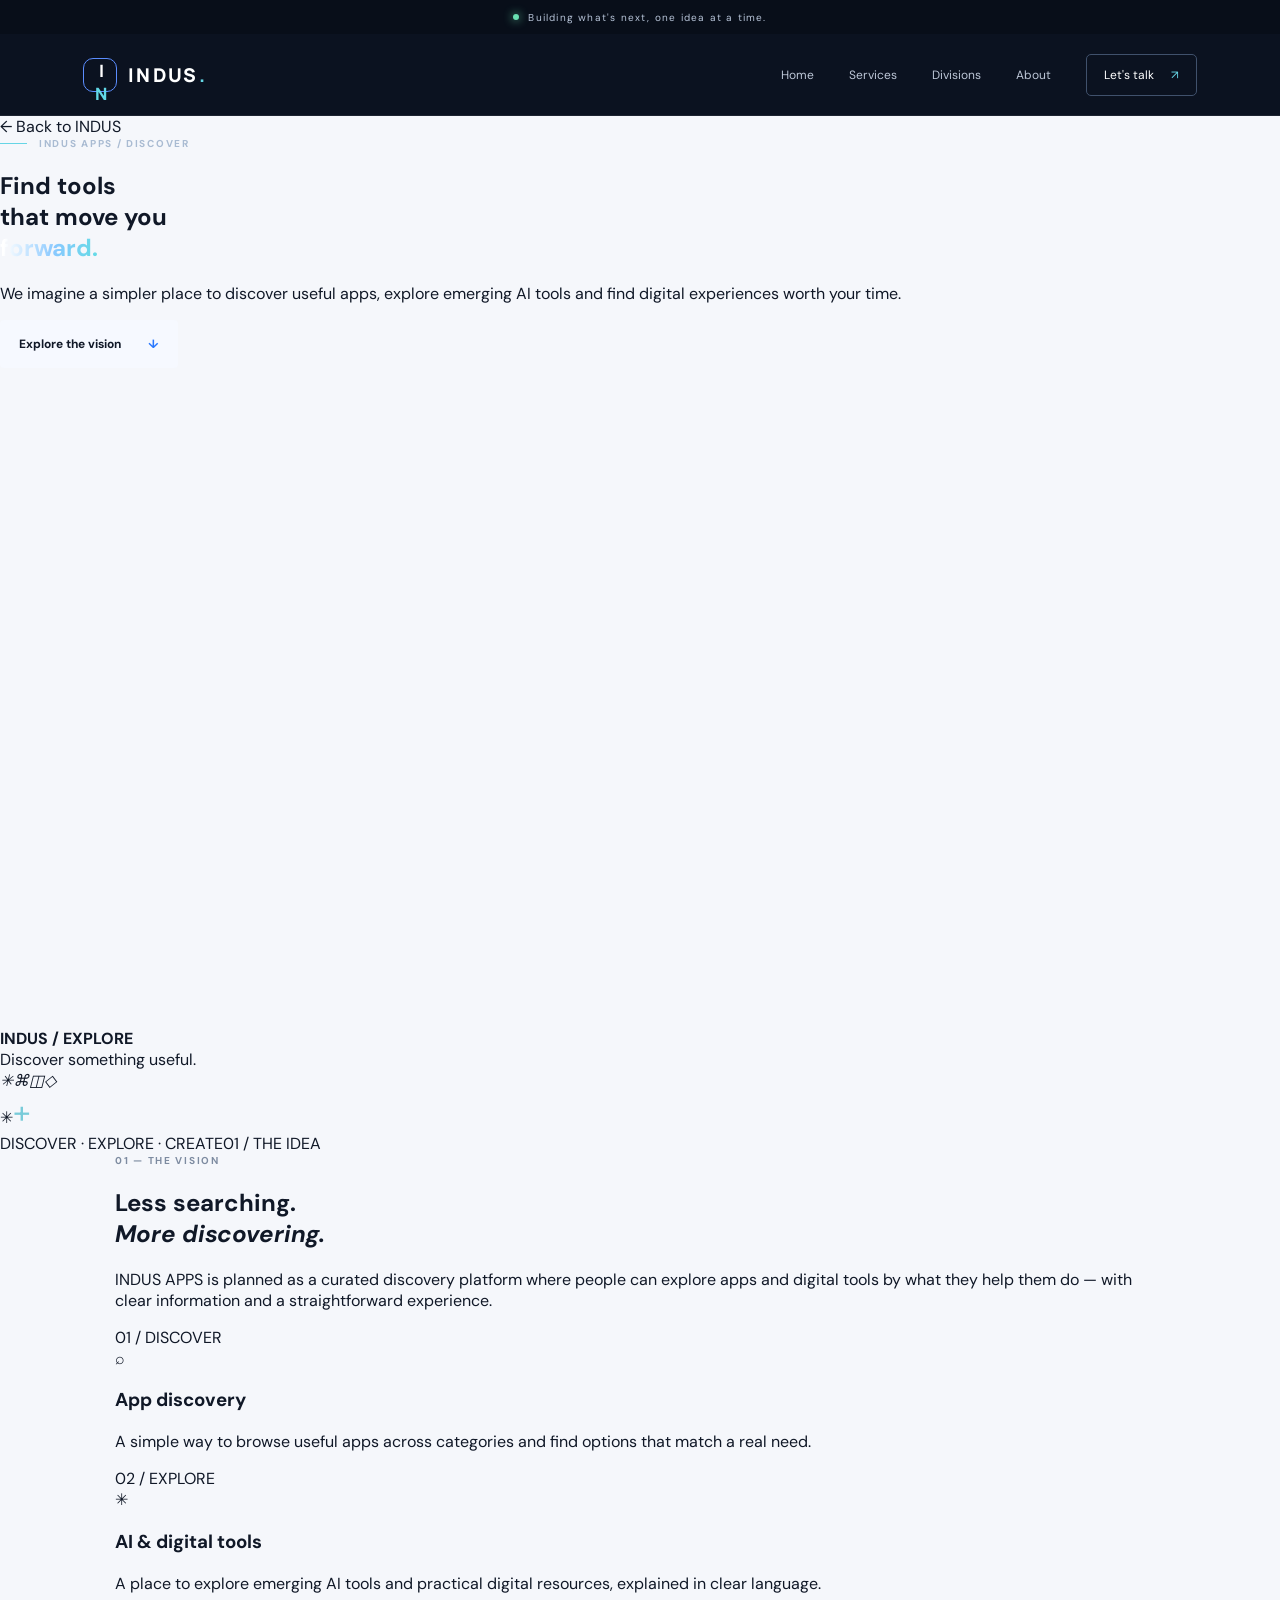
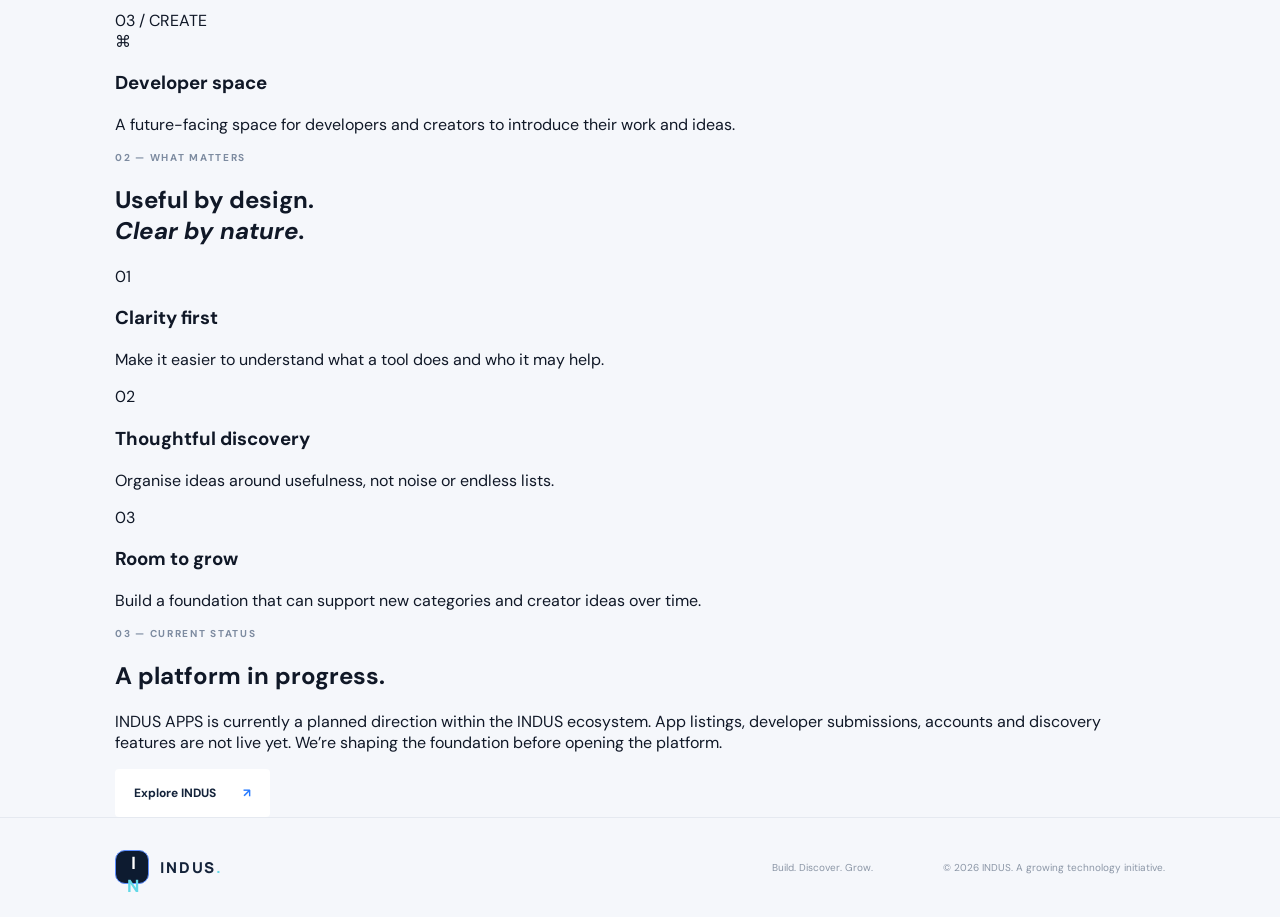
==== indus-apps.html @ 41122e49 "Publish INDUS APPS page preview" ====
<!doctype html>
<html lang="en">
<head>
  <meta charset="UTF-8">
  <meta name="viewport" content="width=device-width, initial-scale=1.0">
  <meta name="theme-color" content="#0b1220">
  <meta name="description" content="INDUS APPS is a planned space to discover useful apps, explore digital tools and connect with developer ideas.">
  <title>INDUS APPS — Discover what's useful</title>
  <link rel="preconnect" href="https://fonts.googleapis.com">
  <link rel="preconnect" href="https://fonts.gstatic.com" crossorigin>
  <link href="https://fonts.googleapis.com/css2?family=DM+Sans:wght@400;500;600;700&family=Manrope:wght@400;500;600;700;800&display=swap" rel="stylesheet">
  <link rel="stylesheet" href="styles.css">
  <link rel="stylesheet" href="apps.css">
  <script src="script.js" defer></script>
</head>
<body class="apps-page">
  <div class="announcement"><span class="status-dot"></span> Building what's next, one idea at a time.</div>
  <header class="site-header">
    <a class="brand" href="index.html" aria-label="INDUS home"><span class="brand-mark">I<span>N</span></span><span class="brand-name">INDUS<span class="brand-period">.</span></span></a>
    <button class="menu-toggle" aria-label="Open navigation" aria-expanded="false" aria-controls="primary-nav"><span></span><span></span></button>
    <nav id="primary-nav" class="primary-nav" aria-label="Main navigation">
      <a href="index.html">Home</a><a href="services.html">Services</a><a href="index.html#divisions">Divisions</a><a href="index.html#about">About</a>
      <a class="nav-cta" href="index.html#contact">Let's talk <span>↗</span></a>
    </nav>
  </header>

  <main>
    <section class="apps-hero">
      <div class="apps-hero-copy">
        <a class="back-link" href="index.html">← Back to INDUS</a>
        <div class="eyebrow"><span class="eyebrow-line"></span> INDUS APPS / DISCOVER</div>
        <h1>Find tools<br>that move you<br><span class="gradient-text">forward.</span></h1>
        <p>We imagine a simpler place to discover useful apps, explore emerging AI tools and find digital experiences worth your time.</p>
        <a class="button button-primary" href="#vision">Explore the vision <span>↓</span></a>
      </div>
      <div class="apps-hero-art" aria-hidden="true">
        <div class="apps-glow"></div><div class="apps-orbit orbit-one"></div><div class="apps-orbit orbit-two"></div>
        <div class="apps-window"><div class="apps-window-top"><span></span><span></span><span></span><b>INDUS / EXPLORE</b></div><div class="apps-window-title">Discover something useful.</div><div class="apps-window-grid"><i>✳</i><i>⌘</i><i>◫</i><i>◇</i></div><div class="apps-window-lines"><b></b><b></b><b></b></div></div>
        <span class="apps-spark spark-one">✳</span><span class="apps-spark spark-two">+</span>
      </div>
      <div class="apps-hero-foot"><span>DISCOVER · EXPLORE · CREATE</span><span>01 / THE IDEA</span></div>
    </section>

    <section class="apps-intro section-wrap" id="vision">
      <div class="section-kicker">01 — THE VISION</div>
      <div class="apps-intro-copy"><h2>Less searching.<br><em>More discovering.</em></h2><p>INDUS APPS is planned as a curated discovery platform where people can explore apps and digital tools by what they help them do — with clear information and a straightforward experience.</p></div>
    </section>

    <section class="apps-pillars section-wrap">
      <div class="apps-pillar"><span>01 / DISCOVER</span><div class="pillar-icon">⌕</div><h3>App discovery</h3><p>A simple way to browse useful apps across categories and find options that match a real need.</p></div>
      <div class="apps-pillar"><span>02 / EXPLORE</span><div class="pillar-icon">✳</div><h3>AI & digital tools</h3><p>A place to explore emerging AI tools and practical digital resources, explained in clear language.</p></div>
      <div class="apps-pillar"><span>03 / CREATE</span><div class="pillar-icon">⌘</div><h3>Developer space</h3><p>A future-facing space for developers and creators to introduce their work and ideas.</p></div>
    </section>

    <section class="apps-principles">
      <div class="section-wrap apps-principles-inner"><div><div class="section-kicker">02 — WHAT MATTERS</div><h2>Useful by design.<br><em>Clear by nature.</em></h2></div><div class="apps-principle-list"><article><span>01</span><div><h3>Clarity first</h3><p>Make it easier to understand what a tool does and who it may help.</p></div></article><article><span>02</span><div><h3>Thoughtful discovery</h3><p>Organise ideas around usefulness, not noise or endless lists.</p></div></article><article><span>03</span><div><h3>Room to grow</h3><p>Build a foundation that can support new categories and creator ideas over time.</p></div></article></div></div>
    </section>

    <section class="apps-status section-wrap"><div class="apps-status-card"><div class="section-kicker">03 — CURRENT STATUS</div><h2>A platform in progress.</h2><p>INDUS APPS is currently a planned direction within the INDUS ecosystem. App listings, developer submissions, accounts and discovery features are not live yet. We’re shaping the foundation before opening the platform.</p><a class="button button-light" href="index.html">Explore INDUS <span>↗</span></a></div></section>
  </main>

  <footer class="site-footer section-wrap"><a class="brand footer-brand" href="index.html"><span class="brand-mark">I<span>N</span></span><span class="brand-name">INDUS<span class="brand-period">.</span></span></a><p>Build. Discover. Grow.</p><span>© <span id="year"></span> INDUS. A growing technology initiative.</span></footer>
</body>
</html>
---- styles.css ----
:root{--ink:#101827;--navy:#0b1220;--blue:#2878ff;--cyan:#65d9e8;--paper:#f5f7fb;--muted:#788398;--line:#e5e9f0;--white:#fff}*{box-sizing:border-box}html{scroll-behavior:smooth;scroll-padding-top:90px}body{margin:0;background:var(--paper);color:var(--ink);font-family:"DM Sans",sans-serif;-webkit-font-smoothing:antialiased}a{color:inherit;text-decoration:none}.announcement{height:34px;background:#080e19;color:#b8c5d9;text-align:center;font-size:10px;letter-spacing:.12em;display:flex;align-items:center;justify-content:center;gap:9px}.status-dot{width:6px;height:6px;background:#69dfb1;border-radius:50%;box-shadow:0 0 10px #69dfb1}.site-header{height:82px;padding:0 max(6.5vw,24px);display:flex;align-items:center;justify-content:space-between;background:#0b1220;color:white;border-bottom:1px solid #ffffff13;position:sticky;top:0;z-index:20}.brand{display:flex;align-items:center;gap:11px}.brand-mark{width:34px;height:34px;border:1px solid #5b8dff;border-radius:10px;display:grid;place-items:center;font:800 17px Manrope,sans-serif;color:white;letter-spacing:-2px}.brand-mark span,.core-symbol span,.about-mark span{color:#61d8e7}.brand-name{font:800 19px Manrope,sans-serif;letter-spacing:.12em}.brand-period{color:#64d8e6}.primary-nav{display:flex;align-items:center;gap:35px;font-size:12px;color:#bdc7d7}.primary-nav a{transition:color .2s}.primary-nav a:hover,.text-link:hover{color:#75d9e7}.nav-cta{border:1px solid #40516c;padding:12px 17px;border-radius:5px;color:white!important}.nav-cta span{margin-left:14px;color:#67d7e6}.menu-toggle{display:none}.section-wrap{padding-left:max(9vw,24px);padding-right:max(9vw,24px)}.hero{background:radial-gradient(ellipse at 78% 42%,#1a3c6a 0,#111f37 28%,#0b1220 65%);color:white;min-height:650px;position:relative;display:grid;grid-template-columns:1.05fr .95fr;align-items:center;padding-top:65px;padding-bottom:105px;overflow:hidden}.hero-copy{position:relative;z-index:2;max-width:570px}.eyebrow,.section-kicker{font-size:10px;letter-spacing:.17em;font-weight:700;color:#8191aa}.eyebrow{display:flex;align-items:center;gap:12px;color:#a9bbd2}.eyebrow-line{width:27px;height:1px;background:#66d5e5}.hero h1,.section-heading h2,.intro h2,.about h2,.contact h2{font:800 clamp(48px,6vw,78px)/1.05 Manrope,sans-serif;letter-spacing:-.065em;margin:28px 0}.gradient-text{background:linear-gradient(95deg,#fff 5%,#8ac9ff 55%,#63dbe5 100%);-webkit-background-clip:text;background-clip:text;color:transparent}.hero-lead{font-size:16px;line-height:1.8;color:#b2bfd1;max-width:480px}.hero-actions{display:flex;align-items:center;gap:28px;margin-top:35px}.button{display:inline-flex;align-items:center;gap:27px;padding:16px 19px;border-radius:4px;font-size:12px;font-weight:700;transition:transform .2s,box-shadow .2s}.button:hover{transform:translateY(-2px);box-shadow:0 10px 30px #0002}.button-primary{background:#f6f9ff;color:#101827}.button-primary span{color:#2878ff}.text-link{font-size:12px;color:#c1cee0}.text-link span{margin-left:8px;color:#66d8e7}.hero-proof{display:flex;align-items:center;gap:14px;margin-top:65px}.proof-avatars{display:flex}.proof-avatars span{width:28px;height:28px;border-radius:50%;border:2px solid #13223b;background:#244d75;display:grid;place-items:center;font-size:10px;margin-left:-6px}.proof-avatars span:first-child{margin-left:0;background:#315d8d}.proof-avatars span:last-child{background:#234b50}.hero-proof p{font-size:10px;line-height:1.6;color:#8494ab;margin:0}.hero-proof strong{color:#d9e2ef;font-weight:600}.hero-art{height:450px;position:relative;display:grid;place-items:center}.art-glow{position:absolute;width:330px;height:330px;border-radius:50%;background:#1e75d8;filter:blur(100px);opacity:.25}.orbit{position:absolute;border:1px solid #8cb4e42b;border-radius:50%;transform:rotate(-25deg)}.orbit-one{width:390px;height:260px}.orbit-two{width:300px;height:400px;transform:rotate(55deg)}.art-core{width:205px;height:205px;border-radius:38px;background:linear-gradient(145deg,#1c385b,#101d31);border:1px solid #a7c9ef45;box-shadow:0 25px 80px #0008,inset 0 1px #ffffff30;display:flex;flex-direction:column;align-items:center;justify-content:center;gap:20px;transform:rotate(-8deg);z-index:1}.core-symbol{font:800 72px Manrope,sans-serif;letter-spacing:-12px;padding-right:10px}.core-caption{font-size:8px;letter-spacing:.2em;line-height:1.6;text-align:center;color:#9fb4cf}.float-tag{position:absolute;z-index:3;padding:11px 14px;background:#172b46d9;border:1px solid #9bc5f12e;border-radius:4px;color:#c9d8e9;font-size:8px;letter-spacing:.12em;box-shadow:0 10px 25px #0003}.float-tag b{color:#6bd8e7;margin-left:10px}.tag-top{top:56px;left:12%}.tag-right{right:0;top:47%}.tag-bottom{bottom:56px;left:18%}.art-grid{position:absolute;inset:0;opacity:.12;background-image:linear-gradient(#9cc8ff22 1px,transparent 1px),linear-gradient(90deg,#9cc8ff22 1px,transparent 1px);background-size:35px 35px;mask-image:radial-gradient(ellipse,#000 5%,transparent 72%)}.hero-bottom{position:absolute;bottom:28px;left:max(9vw,24px);right:max(9vw,24px);display:flex;justify-content:space-between;color:#687b96;font-size:8px;letter-spacing:.16em}.hero-bottom b{color:#6ad6e5;margin-left:10px}.intro{padding-top:130px;padding-bottom:120px;display:grid;grid-template-columns:.7fr 2fr;border-bottom:1px solid var(--line)}.section-kicker{color:#7d8ba0}.intro-content{display:grid;grid-template-columns:1.1fr .9fr;gap:70px}.intro h2,.section-heading h2,.about h2{font-size:clamp(38px,4.5vw,58px);margin:0;line-height:1.12}.muted-italic{color:#9aa5b5;font-style:italic;font-weight:500}.body-large{font-size:17px;line-height:1.7;margin:0 0 18px;color:#39475b}.body-muted{font-size:13px;line-height:1.8;color:#8792a3;margin:0}.divisions{padding-top:115px;padding-bottom:130px}.section-heading{display:flex;align-items:flex-end;justify-content:space-between;gap:40px;margin-bottom:52px}.section-heading h2{margin-top:25px}.section-heading>p{max-width:310px;color:#8792a3;font-size:13px;line-height:1.8;margin:0 0 7px}.division-grid{display:grid;grid-template-columns:repeat(3,1fr);gap:18px}.division-card{min-height:385px;padding:23px;position:relative;overflow:hidden;border:1px solid #e6eaf1;background:white;display:flex;flex-direction:column;justify-content:space-between;transition:transform .25s,box-shadow .25s}.division-card:hover{transform:translateY(-5px);box-shadow:0 18px 45px #172b4612}.card-top,.card-bottom{display:flex;justify-content:space-between;align-items:flex-start}.card-index,.coming-label{font-size:8px;letter-spacing:.15em;color:#8b97a8}.card-icon{font-size:19px;color:#317dff}.card-graphic{height:175px;position:relative;display:grid;place-items:center}.app-tile{position:absolute;width:58px;height:58px;border-radius:16px;display:grid;place-items:center;font:700 22px Manrope;color:white;box-shadow:0 15px 30px #183a6724}.tile-a{background:linear-gradient(135deg,#357cff,#70c7ff);transform:translate(-48px,-12px) rotate(-12deg)}.tile-b{background:linear-gradient(135deg,#8a72f2,#c3a5ff);transform:translate(26px,-38px) rotate(10deg)}.tile-c{background:linear-gradient(135deg,#142d4a,#376a85);transform:translate(45px,35px) rotate(8deg)}.app-orbit{width:180px;height:100px;border:1px dashed #aabbd1;border-radius:50%;transform:rotate(-25deg)}.window-shape{width:185px;height:112px;border:1px solid #b8cbe3;border-radius:8px;background:linear-gradient(135deg,#e8f1ff,#f8fbff);box-shadow:0 20px 35px #254c7518;transform:rotate(-7deg);padding:12px}.window-shape>i{display:inline-block;width:5px;height:5px;border-radius:50%;background:#80a6d7;margin-right:4px}.window-lines{margin:17px auto;width:70%;display:grid;gap:9px}.window-lines b{height:6px;border-radius:8px;background:#b9d3f2}.window-lines b:first-child{width:65%;background:#4087ee}.spark{position:absolute;color:#3785ff;font-size:27px}.spark-one{top:28px;right:23%}.spark-two{bottom:26px;left:22%;font-size:32px;color:#78cbd9}.product-cube{width:104px;height:104px;background:linear-gradient(135deg,#9be5e9,#5f9fd8);transform:rotate(45deg) skew(-7deg,-7deg);border-radius:13px;box-shadow:inset -13px -13px 25px #235d9640,0 22px 30px #4079a52b;position:relative;z-index:1}.product-cube span{position:absolute;inset:17px;border:1px solid #ffffff9c;border-radius:8px}.cube-shadow{position:absolute;width:150px;height:25px;border-radius:50%;background:#8ba8c329;filter:blur(12px);bottom:25px}.cube-star{position:absolute;top:20px;right:25%;color:#458dcd;font-size:25px}.card-bottom{align-items:flex-end;gap:12px}.card-bottom h3{font:800 16px Manrope;letter-spacing:.03em;margin:0 0 9px}.card-bottom p{font-size:11px;line-height:1.7;color:#8590a1;max-width:240px;margin:0}.card-arrow{font-size:20px;color:#347eff}.coming-label{position:absolute;top:25px;right:55px;color:#8a9bb1}.manifesto{background:#0c1728;color:white;overflow:hidden;position:relative}.manifesto:before{content:"";position:absolute;width:500px;height:500px;border-radius:50%;border:1px solid #7bb5e51a;right:-100px;top:-230px;box-shadow:0 0 0 45px #7bb5e508,0 0 0 90px #7bb5e505}.manifesto-inner{padding-top:105px;padding-bottom:85px;position:relative}.manifesto .section-kicker{color:#8395ae}.manifesto-line{font:700 clamp(38px,6vw,72px)/1.25 Manrope;letter-spacing:-.055em;margin:55px 0 70px}.manifesto-line span{color:#5fcbdc}.manifesto-foot{display:flex;justify-content:space-between;border-top:1px solid #ffffff24;padding-top:22px;color:#7d91ac;font-size:8px;letter-spacing:.17em}.approach{padding-top:125px;padding-bottom:130px}.steps{border-top:1px solid var(--line)}.steps article{display:grid;grid-template-columns:90px 1fr 50px;align-items:center;padding:28px 0;border-bottom:1px solid var(--line)}.step-number{font-size:11px;color:#4385ee}.steps h3{font:700 20px Manrope;margin:0 0 7px}.steps p{font-size:12px;color:#8994a4;margin:0;line-height:1.7}.step-symbol{text-align:right;font-size:24px;color:#91a9c8}.about{padding-bottom:120px}.about-panel{background:#e9eef6;padding:70px;display:grid;grid-template-columns:100px 1fr 130px;gap:35px;align-items:center;position:relative;overflow:hidden}.about-mark{width:76px;height:76px;border-radius:20px;background:#10223d;color:white;display:grid;place-items:center;font:800 39px Manrope;letter-spacing:-7px;padding-right:6px;box-shadow:0 15px 30px #132d4c30}.about h2{font-size:clamp(34px,4vw,50px);margin:20px 0}.about-panel p{max-width:580px;color:#66758a;font-size:13px;line-height:1.9;margin:0}.about-side-note{font-size:9px;line-height:1.8;letter-spacing:.16em;color:#8292a7;text-align:right}.contact{padding-bottom:110px}.contact-card{background:linear-gradient(115deg,#10213b,#102d50 65%,#12445a);padding:80px;position:relative;overflow:hidden;color:white}.contact-card .section-kicker{color:#8da6c3}.contact h2{font-size:clamp(48px,6vw,74px);margin:28px 0 17px}.contact-card>p{font-size:13px;color:#b1c1d4;max-width:410px;line-height:1.8;margin-bottom:28px}.button-light{background:white;color:#14233a}.button-light span{color:#267aff}.contact-orb{position:absolute;width:300px;height:300px;border-radius:50%;border:1px solid #8ad9ed35;right:10%;top:10%;box-shadow:0 0 0 35px #8ad9ed0b,0 0 0 70px #8ad9ed08}.site-footer{min-height:100px;display:flex;align-items:center;justify-content:space-between;border-top:1px solid var(--line);gap:20px}.footer-brand .brand-mark{background:#0d1b30}.footer-brand .brand-name{font-size:15px;color:#14233a}.site-footer p,.site-footer>span{font-size:10px;color:#8b96a6}.site-footer p{margin-left:auto;margin-right:50px}
@media(max-width:900px){.section-wrap{padding-left:6vw;padding-right:6vw}.hero{padding-left:7vw;padding-right:7vw;grid-template-columns:1fr  .8fr}.hero h1{font-size:58px}.hero-art{transform:scale(.85)}.intro{grid-template-columns:.45fr 1.55fr}.intro-content{gap:30px}.division-card{padding:18px;min-height:365px}.card-bottom p{max-width:190px}.about-panel{padding:45px;grid-template-columns:75px 1fr}.about-side-note{display:none}}
@media(max-width:680px){.announcement{font-size:8px}.site-header{height:68px;padding:0 22px}.menu-toggle{display:flex;width:40px;height:40px;border:1px solid #ffffff30;background:transparent;border-radius:5px;flex-direction:column;align-items:center;justify-content:center;gap:6px}.menu-toggle span{width:17px;height:1px;background:white;transition:transform .2s}.menu-toggle[aria-expanded=true] span:first-child{transform:translateY(3.5px) rotate(45deg)}.menu-toggle[aria-expanded=true] span:last-child{transform:translateY(-3.5px) rotate(-45deg)}.primary-nav{display:none;position:absolute;top:68px;left:0;right:0;background:#0b1220;padding:18px 22px 25px;flex-direction:column;align-items:stretch;gap:0;border-top:1px solid #ffffff16}.primary-nav.is-open{display:flex}.primary-nav a{padding:14px 4px;border-bottom:1px solid #ffffff12}.primary-nav .nav-cta{margin-top:12px;text-align:center;border:1px solid #40516c}.hero{display:block;min-height:auto;padding-top:75px;padding-bottom:85px}.hero h1{font-size:clamp(48px,13vw,68px);margin:25px 0}.hero-lead{font-size:14px;max-width:440px}.hero-actions{align-items:flex-start;flex-direction:column;gap:19px}.hero-proof{margin-top:42px}.hero-art{height:320px;margin:10px -20px 0;transform:none}.art-core{width:160px;height:160px;border-radius:30px}.core-symbol{font-size:57px}.orbit-one{width:300px;height:200px}.orbit-two{width:230px;height:310px}.tag-top{top:28px;left:10%}.tag-right{right:2%;top:48%}.tag-bottom{bottom:25px;left:13%}.hero-bottom{left:6vw;right:6vw;font-size:7px}.intro{padding-top:80px;padding-bottom:80px;display:block}.intro-content{display:block;margin-top:32px}.intro h2,.section-heading h2{font-size:43px}.body-large{font-size:15px;margin-top:25px}.section-heading{display:block;margin-bottom:35px}.section-heading>p{margin-top:22px}.divisions{padding-top:80px;padding-bottom:85px}.division-grid{grid-template-columns:1fr;gap:14px}.division-card{min-height:350px;padding:22px}.card-graphic{height:155px}.card-bottom p{max-width:270px}.manifesto-inner{padding-top:80px;padding-bottom:65px}.manifesto-line{font-size:clamp(38px,10vw,57px);margin:45px 0 55px}.manifesto-foot{font-size:7px;gap:15px}.approach{padding-top:85px;padding-bottom:85px}.steps article{grid-template-columns:48px 1fr 30px;padding:24px 0}.steps h3{font-size:17px}.steps p{font-size:11px}.step-symbol{font-size:20px}.about{padding-bottom:80px}.about-panel{padding:30px 24px;display:block}.about-mark{width:58px;height:58px;font-size:30px;margin-bottom:30px}.about h2{font-size:38px}.about-panel p{font-size:12px}.contact{padding-bottom:70px}.contact-card{padding:55px 27px}.contact h2{font-size:54px}.contact-orb{width:170px;height:170px;right:-65px;top:10%;opacity:.6}.site-footer{padding-top:24px;padding-bottom:24px;flex-wrap:wrap}.site-footer p{margin:0 auto 0 0}.site-footer>span{width:100%}}
@media(prefers-reduced-motion:reduce){html{scroll-behavior:auto}*,*:before,*:after{transition:none!important}}
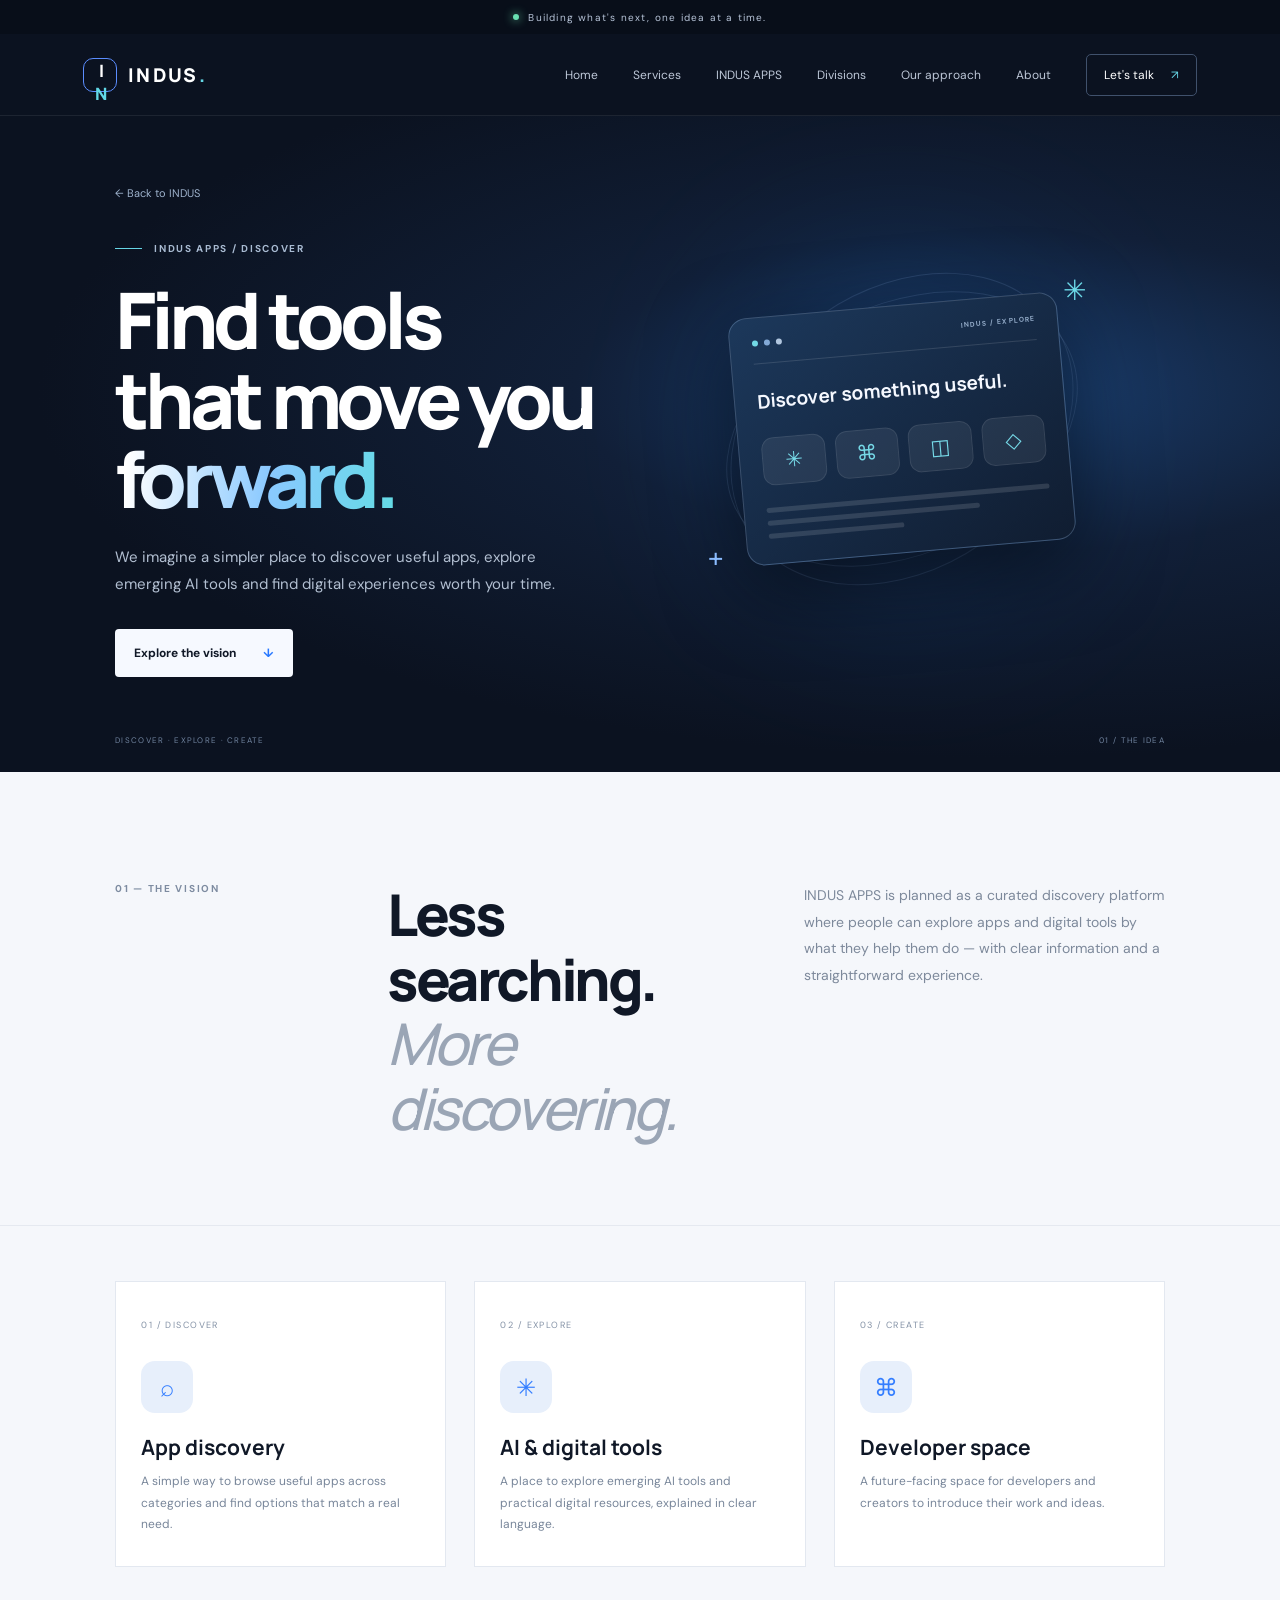
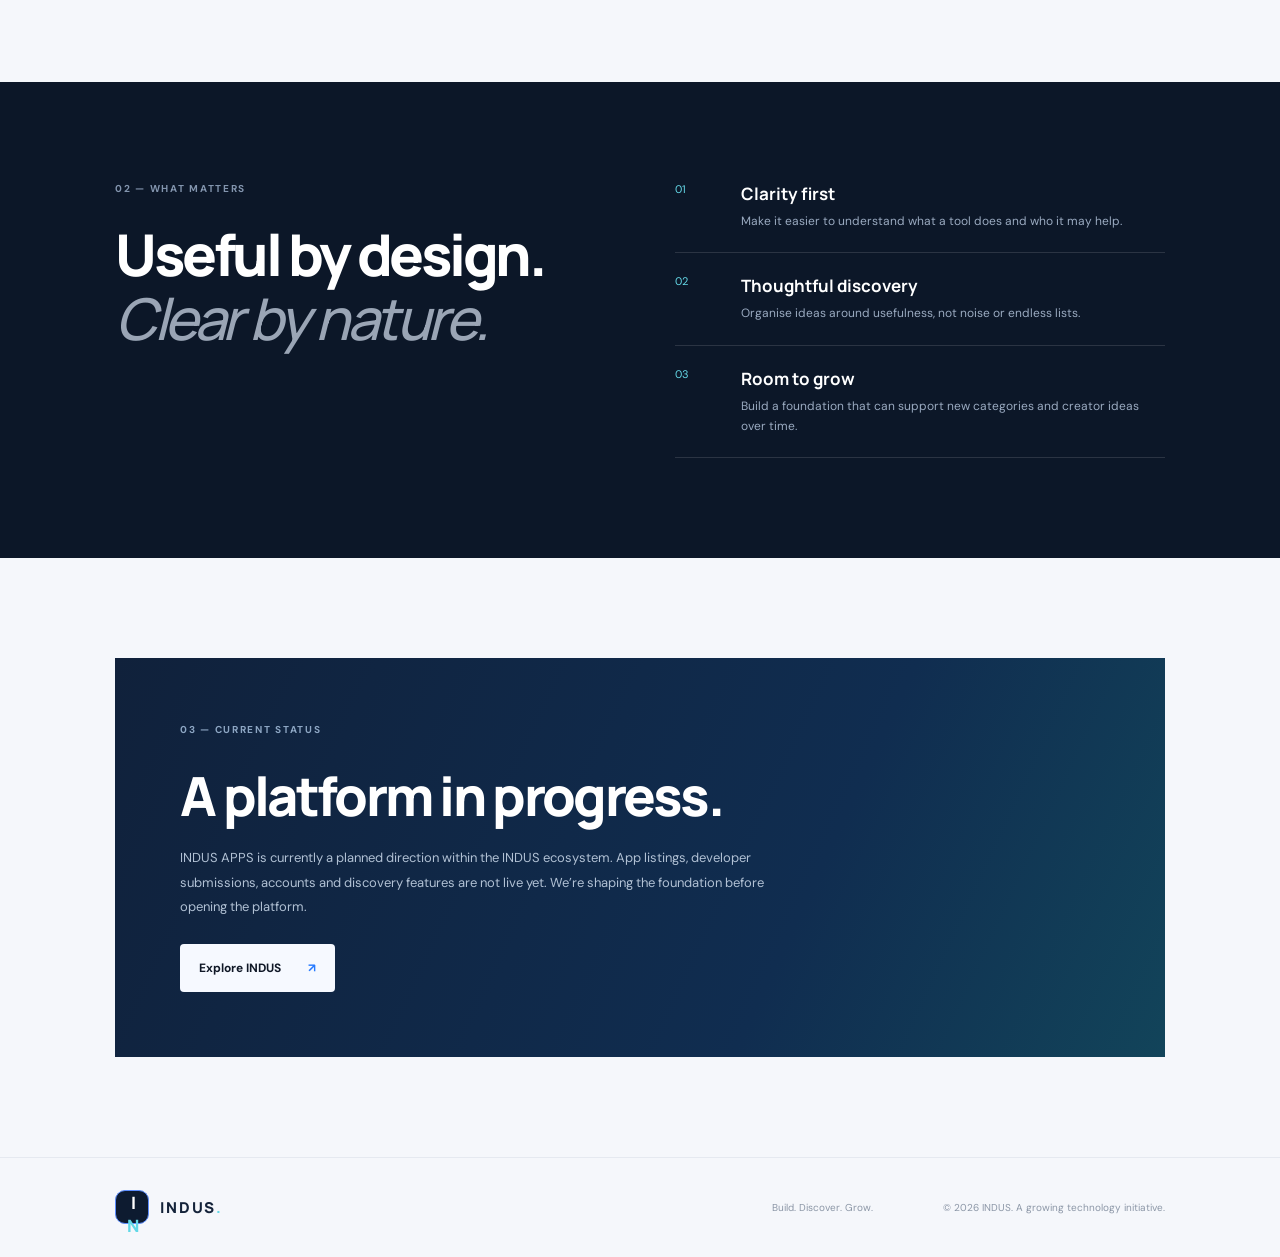
==== commit 61737ca6: "Unify INDUS website navigation across pages" ====
--- a/indus-apps.html
+++ b/indus-apps.html
@@ -19,7 +19,7 @@
     <a class="brand" href="index.html" aria-label="INDUS home"><span class="brand-mark">I<span>N</span></span><span class="brand-name">INDUS<span class="brand-period">.</span></span></a>
     <button class="menu-toggle" aria-label="Open navigation" aria-expanded="false" aria-controls="primary-nav"><span></span><span></span></button>
     <nav id="primary-nav" class="primary-nav" aria-label="Main navigation">
-      <a href="index.html">Home</a><a href="services.html">Services</a><a href="index.html#divisions">Divisions</a><a href="index.html#about">About</a>
+      <a href="index.html">Home</a><a href="services.html">Services</a><a href="indus-apps.html">INDUS APPS</a><a href="index.html#divisions">Divisions</a><a href="index.html#approach">Our approach</a><a href="index.html#about">About</a>
       <a class="nav-cta" href="index.html#contact">Let's talk <span>↗</span></a>
     </nav>
   </header>
--- a/apps.css
+++ b/apps.css
@@ -0,0 +1,3 @@
+.apps-page{background:#f5f7fb}.apps-hero{min-height:590px;background:radial-gradient(ellipse at 78% 42%,#1a3c6a 0,#111f37 30%,#0b1220 68%);color:#fff;position:relative;display:grid;grid-template-columns:1fr 1fr;align-items:center;padding:65px max(9vw,24px) 95px;overflow:hidden}.apps-hero-copy{position:relative;z-index:2;max-width:570px}.back-link{display:inline-block;color:#9eb2cc;font-size:11px;margin-bottom:42px}.back-link:hover{color:#70d8e7}.apps-hero h1{font:800 clamp(50px,6.5vw,78px)/1.02 Manrope,sans-serif;letter-spacing:-.065em;margin:25px 0}.apps-hero-copy>p{max-width:475px;color:#b2bfd1;font-size:15px;line-height:1.85;margin:0 0 30px}.apps-hero-art{height:410px;position:relative;display:grid;place-items:center}.apps-glow{position:absolute;width:290px;height:290px;border-radius:50%;background:#1e75d8;filter:blur(95px);opacity:.25}.apps-orbit{position:absolute;border:1px solid #8cb4e42b;border-radius:50%;transform:rotate(-25deg)}.apps-orbit.orbit-one{width:370px;height:250px}.apps-orbit.orbit-two{width:280px;height:370px;transform:rotate(55deg)}.apps-window{width:min(330px,82%);padding:20px 22px 25px;border:1px solid #a7c9ef45;border-radius:18px;background:linear-gradient(145deg,#1c385b,#101d31);box-shadow:0 25px 80px #0008;transform:rotate(-5deg)}.apps-window-top{display:flex;align-items:center;gap:6px;border-bottom:1px solid #ffffff20;padding-bottom:16px}.apps-window-top span{width:6px;height:6px;border-radius:50%;background:#72d8e5}.apps-window-top span:nth-child(2){background:#83a9d6}.apps-window-top span:nth-child(3){background:#b1c6df}.apps-window-top b{margin-left:auto;color:#91a9c6;font-size:7px;letter-spacing:.16em}.apps-window-title{font:700 19px Manrope;color:#f5f8ff;margin:24px 0}.apps-window-grid{display:grid;grid-template-columns:repeat(4,1fr);gap:10px}.apps-window-grid i{height:48px;border-radius:12px;background:#ffffff12;border:1px solid #ffffff16;display:grid;place-items:center;color:#76d9e7;font-style:normal;font-size:21px}.apps-window-lines{display:grid;gap:8px;margin-top:22px}.apps-window-lines b{height:5px;border-radius:8px;background:#ffffff20}.apps-window-lines b:nth-child(2){width:75%}.apps-window-lines b:nth-child(3){width:48%}.apps-spark{position:absolute;font-style:normal;color:#6bd8e7;font-size:28px}.spark-one{top:48px;right:15%}.spark-two{bottom:58px;left:13%;color:#8bbcff}.apps-hero-foot{position:absolute;bottom:27px;left:max(9vw,24px);right:max(9vw,24px);display:flex;justify-content:space-between;color:#71849f;font-size:8px;letter-spacing:.16em}.apps-intro{padding-top:110px;padding-bottom:85px;display:grid;grid-template-columns:.7fr 2fr;border-bottom:1px solid #e5e9f0}.apps-intro-copy{display:grid;grid-template-columns:1fr 1fr;gap:55px}.apps-intro h2,.apps-principles h2{font:800 clamp(38px,4.5vw,58px)/1.12 Manrope;letter-spacing:-.06em;margin:0}.apps-intro h2 em,.apps-principles h2 em{color:#9aa5b5;font-weight:500}.apps-intro-copy>p{font-size:14px;line-height:1.9;color:#7d899b;margin:0}.apps-pillars{display:grid;grid-template-columns:repeat(3,1fr);gap:28px;padding-top:55px;padding-bottom:115px}.apps-pillar{padding:30px 25px;border:1px solid #e3e8f0;background:#fff;min-height:280px}.apps-pillar>span{font-size:9px;letter-spacing:.16em;color:#8492a6}.pillar-icon{width:52px;height:52px;border-radius:14px;background:#e7effb;color:#347eff;display:grid;place-items:center;font-size:24px;margin:28px 0 20px}.apps-pillar h3{font:700 21px Manrope;margin:0 0 10px}.apps-pillar p{font-size:12px;line-height:1.8;color:#78869a;margin:0}.apps-principles{background:#0c1728;color:white}.apps-principles-inner{padding-top:100px;padding-bottom:100px;display:grid;grid-template-columns:1fr 1fr;gap:70px}.apps-principles .section-kicker{color:#8395ae;margin-bottom:27px}.apps-principle-list article{display:grid;grid-template-columns:48px 1fr;gap:18px;padding:21px 0;border-bottom:1px solid #ffffff20}.apps-principle-list article:first-child{padding-top:0}.apps-principle-list article>span{color:#65d9e8;font-size:11px}.apps-principle-list h3{font:700 17px Manrope;margin:0 0 6px}.apps-principle-list p{font-size:12px;line-height:1.7;color:#9aaac0;margin:0}.apps-status{padding-top:100px;padding-bottom:100px}.apps-status-card{padding:65px;background:linear-gradient(115deg,#10213b,#102d50 65%,#12445a);color:white}.apps-status-card .section-kicker{color:#8da6c3}.apps-status-card h2{font:800 clamp(36px,5vw,54px) Manrope;letter-spacing:-.05em;margin:22px 0 14px}.apps-status-card p{font-size:13px;line-height:1.85;color:#b1c1d4;max-width:600px;margin:0 0 25px}.apps-status-card .button-light{background:#f6f9ff;color:#101827}.apps-status-card .button-light span{color:#267aff}
+@media(max-width:850px){.apps-hero{padding-left:6vw;padding-right:6vw}.apps-hero-art{transform:scale(.9)}.apps-intro{grid-template-columns:.45fr 1.55fr}.apps-intro-copy{gap:28px}.apps-principles-inner{gap:35px}}
+@media(max-width:680px){.apps-hero{display:block;min-height:auto;padding:35px 7vw 80px}.back-link{margin-bottom:35px}.apps-hero h1{font-size:clamp(46px,12vw,64px)}.apps-hero-copy>p{font-size:14px}.apps-hero-art{height:285px;margin:15px -20px 0;transform:none}.apps-orbit.orbit-one{width:280px;height:190px}.apps-orbit.orbit-two{width:220px;height:290px}.apps-window{width:270px}.apps-hero-foot{left:7vw;right:7vw;font-size:7px}.apps-intro{display:block;padding-top:75px;padding-bottom:65px}.apps-intro-copy{display:block}.apps-intro h2{margin:30px 0 20px}.apps-pillars{grid-template-columns:1fr;padding-top:30px;padding-bottom:75px;gap:14px}.apps-pillar{min-height:0;padding:25px}.pillar-icon{margin:20px 0 15px}.apps-principles-inner{display:block;padding-top:75px;padding-bottom:75px}.apps-principles h2{margin-bottom:38px}.apps-status{padding-top:65px;padding-bottom:65px}.apps-status-card{padding:35px 25px}.apps-status-card h2{font-size:37px}.apps-status-card p{font-size:12px}}
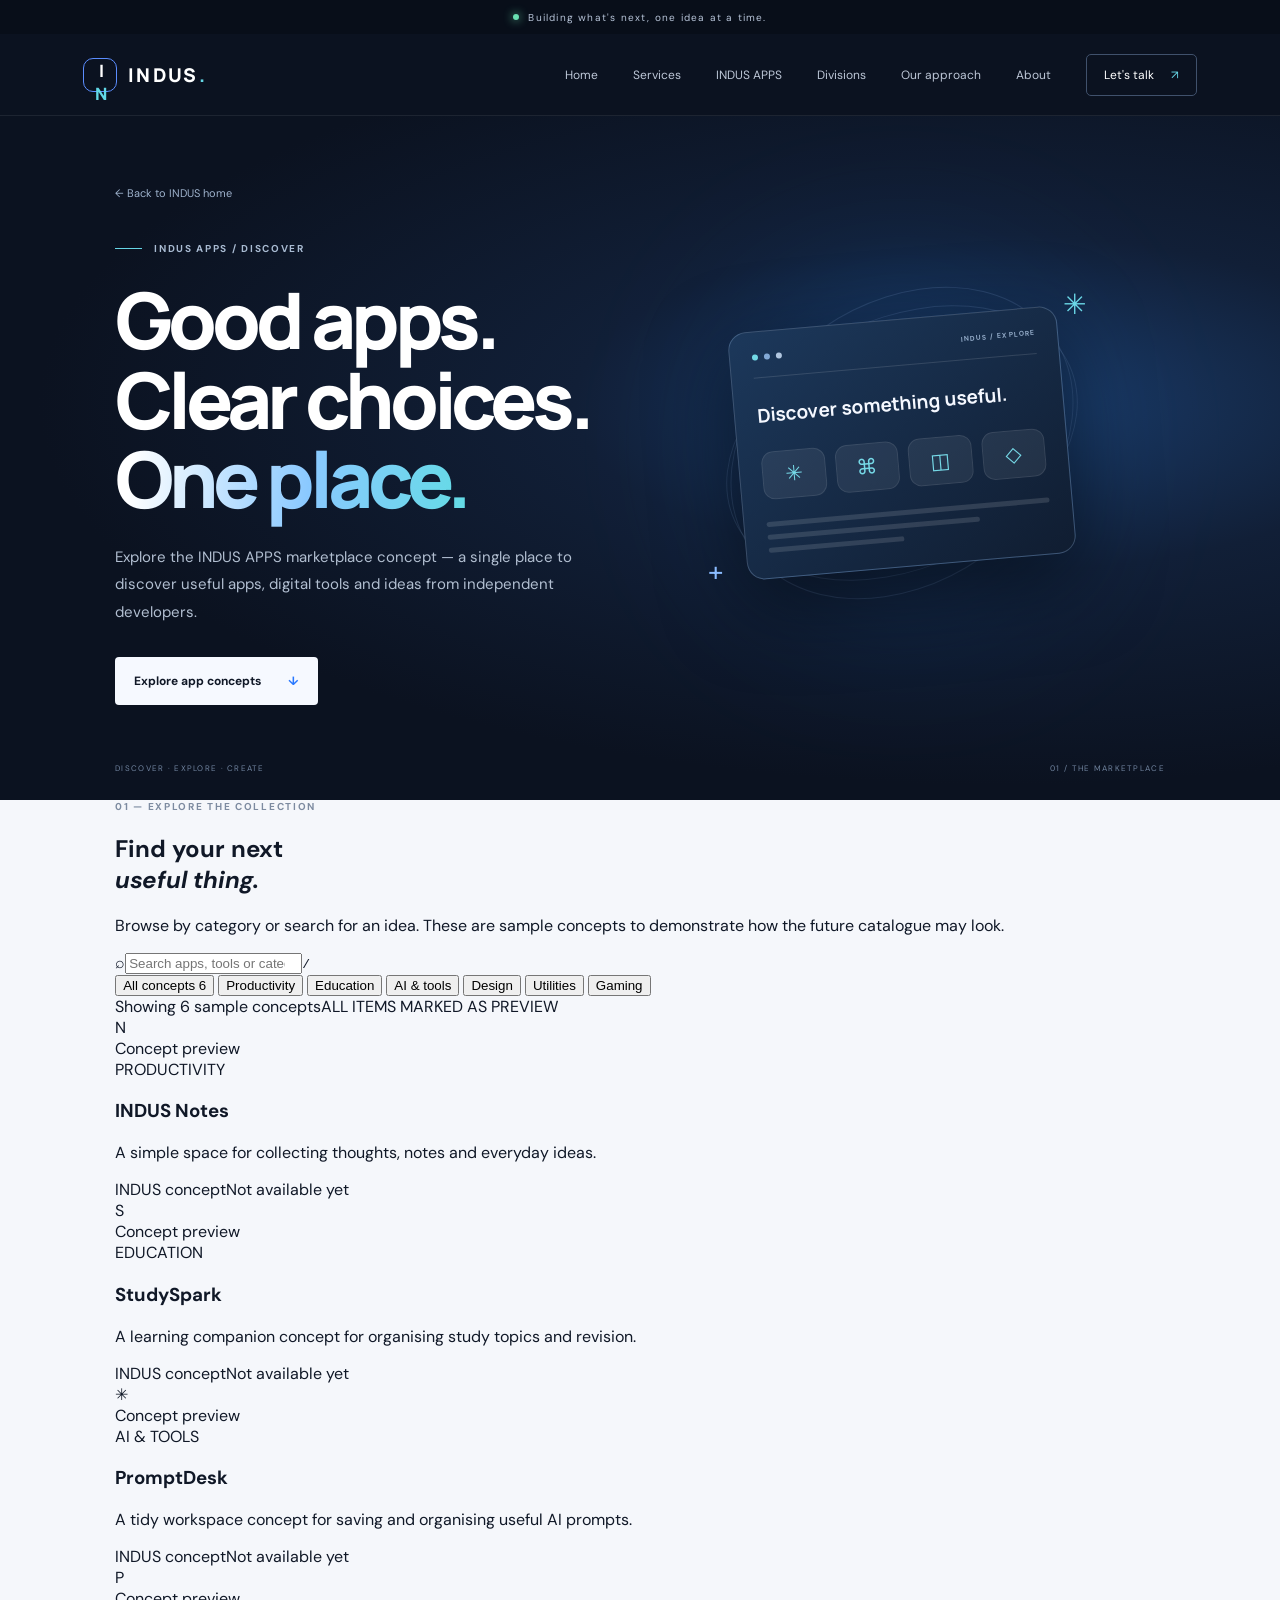
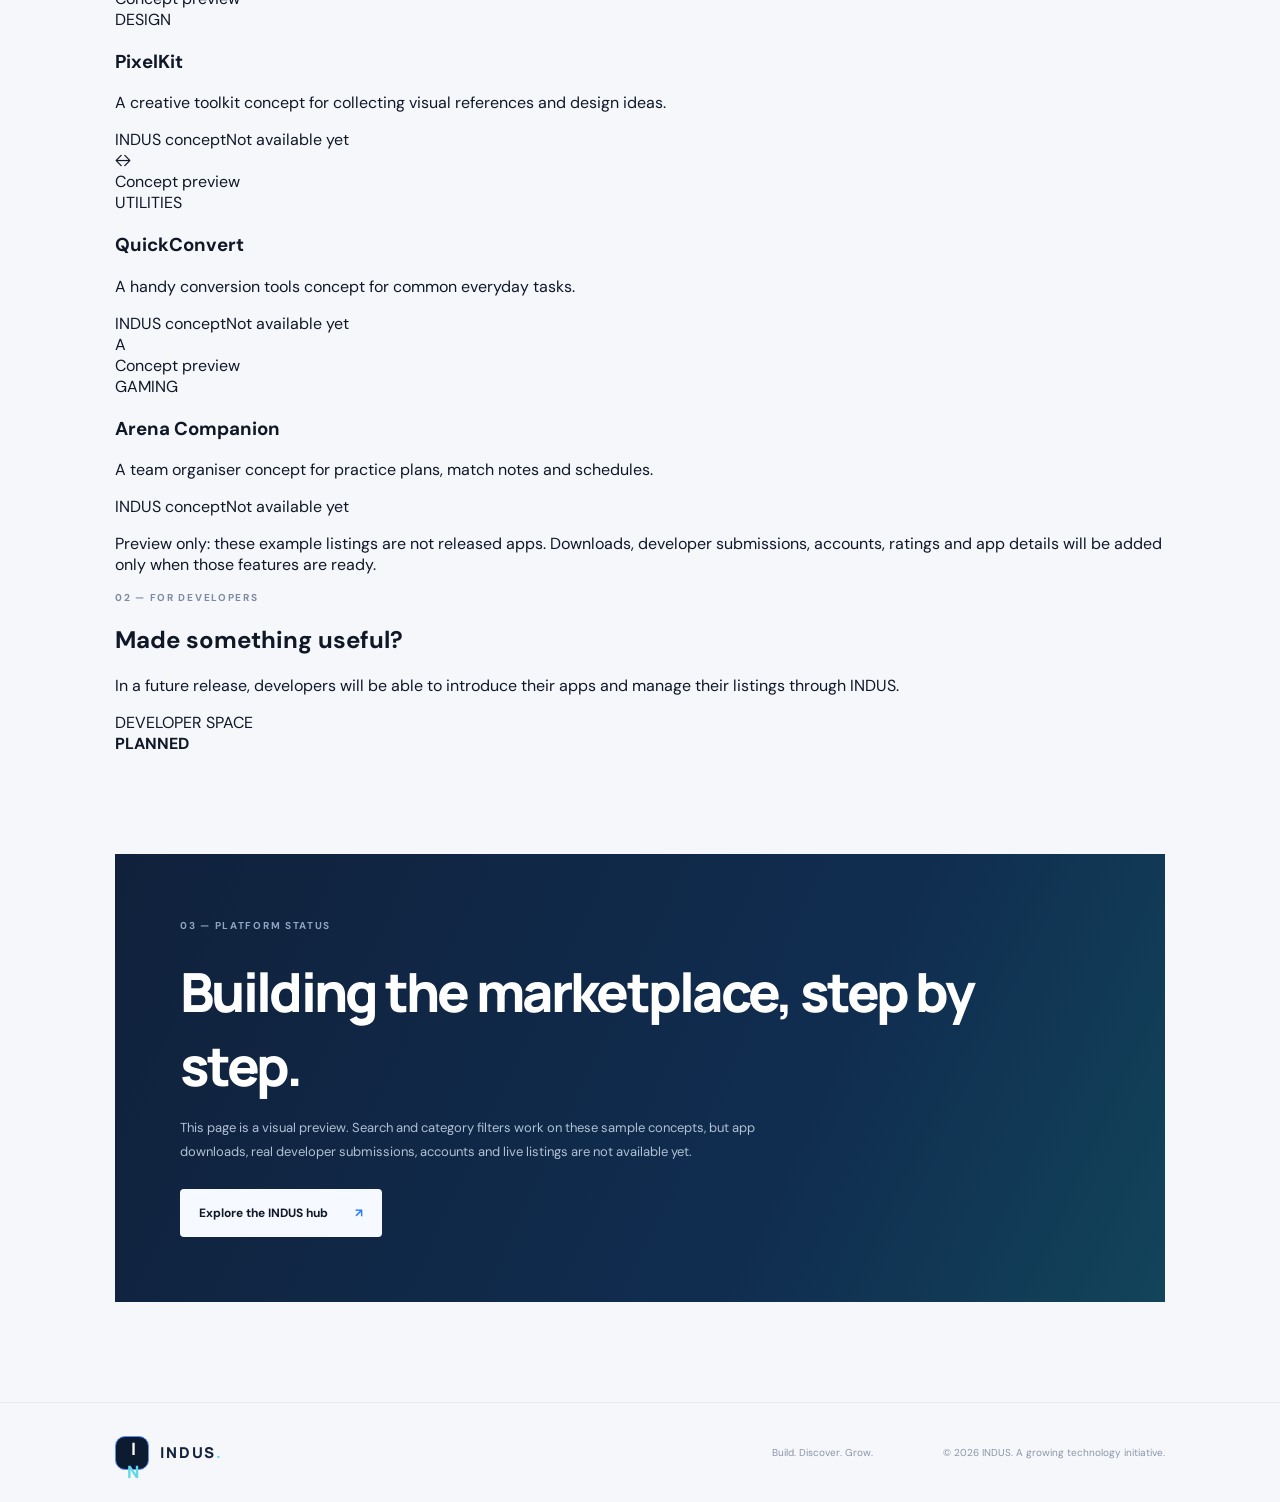
==== commit 6c14d16e: "Build INDUS APPS marketplace preview" ====
--- a/indus-apps.html
+++ b/indus-apps.html
@@ -4,7 +4,7 @@
   <meta charset="UTF-8">
   <meta name="viewport" content="width=device-width, initial-scale=1.0">
   <meta name="theme-color" content="#0b1220">
-  <meta name="description" content="INDUS APPS is a planned space to discover useful apps, explore digital tools and connect with developer ideas.">
+  <meta name="description" content="Explore the INDUS APPS marketplace concept: discover useful apps by category.">
   <title>INDUS APPS — Discover what's useful</title>
   <link rel="preconnect" href="https://fonts.googleapis.com">
   <link rel="preconnect" href="https://fonts.gstatic.com" crossorigin>
@@ -19,7 +19,7 @@
     <a class="brand" href="index.html" aria-label="INDUS home"><span class="brand-mark">I<span>N</span></span><span class="brand-name">INDUS<span class="brand-period">.</span></span></a>
     <button class="menu-toggle" aria-label="Open navigation" aria-expanded="false" aria-controls="primary-nav"><span></span><span></span></button>
     <nav id="primary-nav" class="primary-nav" aria-label="Main navigation">
-      <a href="index.html">Home</a><a href="services.html">Services</a><a href="indus-apps.html">INDUS APPS</a><a href="index.html#divisions">Divisions</a><a href="index.html#approach">Our approach</a><a href="index.html#about">About</a>
+      <a href="index.html">Home</a><a href="services.html">Services</a><a href="indus-apps.html" aria-current="page">INDUS APPS</a><a href="index.html#divisions">Divisions</a><a href="index.html#approach">Our approach</a><a href="index.html#about">About</a>
       <a class="nav-cta" href="index.html#contact">Let's talk <span>↗</span></a>
     </nav>
   </header>
@@ -27,36 +27,65 @@
   <main>
     <section class="apps-hero">
       <div class="apps-hero-copy">
-        <a class="back-link" href="index.html">← Back to INDUS</a>
+        <a class="back-link" href="index.html">← Back to INDUS home</a>
         <div class="eyebrow"><span class="eyebrow-line"></span> INDUS APPS / DISCOVER</div>
-        <h1>Find tools<br>that move you<br><span class="gradient-text">forward.</span></h1>
-        <p>We imagine a simpler place to discover useful apps, explore emerging AI tools and find digital experiences worth your time.</p>
-        <a class="button button-primary" href="#vision">Explore the vision <span>↓</span></a>
+        <h1>Good apps.<br>Clear choices.<br><span class="gradient-text">One place.</span></h1>
+        <p>Explore the INDUS APPS marketplace concept — a single place to discover useful apps, digital tools and ideas from independent developers.</p>
+        <a class="button button-primary" href="#catalog">Explore app concepts <span>↓</span></a>
       </div>
       <div class="apps-hero-art" aria-hidden="true">
         <div class="apps-glow"></div><div class="apps-orbit orbit-one"></div><div class="apps-orbit orbit-two"></div>
         <div class="apps-window"><div class="apps-window-top"><span></span><span></span><span></span><b>INDUS / EXPLORE</b></div><div class="apps-window-title">Discover something useful.</div><div class="apps-window-grid"><i>✳</i><i>⌘</i><i>◫</i><i>◇</i></div><div class="apps-window-lines"><b></b><b></b><b></b></div></div>
         <span class="apps-spark spark-one">✳</span><span class="apps-spark spark-two">+</span>
       </div>
-      <div class="apps-hero-foot"><span>DISCOVER · EXPLORE · CREATE</span><span>01 / THE IDEA</span></div>
+      <div class="apps-hero-foot"><span>DISCOVER · EXPLORE · CREATE</span><span>01 / THE MARKETPLACE</span></div>
     </section>
 
-    <section class="apps-intro section-wrap" id="vision">
-      <div class="section-kicker">01 — THE VISION</div>
-      <div class="apps-intro-copy"><h2>Less searching.<br><em>More discovering.</em></h2><p>INDUS APPS is planned as a curated discovery platform where people can explore apps and digital tools by what they help them do — with clear information and a straightforward experience.</p></div>
+    <section class="catalog-section section-wrap" id="catalog">
+      <div class="catalog-heading">
+        <div><div class="section-kicker">01 — EXPLORE THE COLLECTION</div><h2>Find your next<br><em>useful thing.</em></h2></div>
+        <p>Browse by category or search for an idea. These are sample concepts to demonstrate how the future catalogue may look.</p>
+      </div>
+      <div class="catalog-toolbar">
+        <label class="catalog-search"><span aria-hidden="true">⌕</span><input id="app-search" type="search" placeholder="Search apps, tools or categories..." autocomplete="off" aria-label="Search app concepts"><kbd>/</kbd></label>
+        <div class="category-filters" role="group" aria-label="Filter app concepts by category">
+          <button class="filter-chip is-active" type="button" data-filter="all" aria-pressed="true">All concepts <span>6</span></button>
+          <button class="filter-chip" type="button" data-filter="productivity" aria-pressed="false">Productivity</button>
+          <button class="filter-chip" type="button" data-filter="education" aria-pressed="false">Education</button>
+          <button class="filter-chip" type="button" data-filter="ai" aria-pressed="false">AI & tools</button>
+          <button class="filter-chip" type="button" data-filter="design" aria-pressed="false">Design</button>
+          <button class="filter-chip" type="button" data-filter="utilities" aria-pressed="false">Utilities</button>
+          <button class="filter-chip" type="button" data-filter="gaming" aria-pressed="false">Gaming</button>
+        </div>
+      </div>
+      <div class="catalog-meta"><span id="results-count" aria-live="polite">Showing 6 sample concepts</span><span>ALL ITEMS MARKED AS PREVIEW</span></div>
+      <div class="app-grid" id="app-grid">
+        <article class="app-card" data-category="productivity" data-search="indus notes notes writing productivity organise ideas">
+          <div class="app-card-top"><div class="app-icon icon-blue">N</div><span class="preview-tag">Concept preview</span></div><div class="app-card-body"><span class="app-category">PRODUCTIVITY</span><h3>INDUS Notes</h3><p>A simple space for collecting thoughts, notes and everyday ideas.</p></div><div class="app-card-foot"><span>INDUS concept</span><span class="app-status">Not available yet</span></div>
+        </article>
+        <article class="app-card" data-category="education" data-search="studyspark education learning study planner student revision">
+          <div class="app-card-top"><div class="app-icon icon-violet">S</div><span class="preview-tag">Concept preview</span></div><div class="app-card-body"><span class="app-category">EDUCATION</span><h3>StudySpark</h3><p>A learning companion concept for organising study topics and revision.</p></div><div class="app-card-foot"><span>INDUS concept</span><span class="app-status">Not available yet</span></div>
+        </article>
+        <article class="app-card" data-category="ai" data-search="promptdesk ai prompts writing assistant ideas">
+          <div class="app-card-top"><div class="app-icon icon-cyan">✳</div><span class="preview-tag">Concept preview</span></div><div class="app-card-body"><span class="app-category">AI & TOOLS</span><h3>PromptDesk</h3><p>A tidy workspace concept for saving and organising useful AI prompts.</p></div><div class="app-card-foot"><span>INDUS concept</span><span class="app-status">Not available yet</span></div>
+        </article>
+        <article class="app-card" data-category="design" data-search="pixelkit design creative assets colors inspiration">
+          <div class="app-card-top"><div class="app-icon icon-orange">P</div><span class="preview-tag">Concept preview</span></div><div class="app-card-body"><span class="app-category">DESIGN</span><h3>PixelKit</h3><p>A creative toolkit concept for collecting visual references and design ideas.</p></div><div class="app-card-foot"><span>INDUS concept</span><span class="app-status">Not available yet</span></div></article>
+        <article class="app-card" data-category="utilities" data-search="quickconvert converter utility units file everyday tools">
+          <div class="app-card-top"><div class="app-icon icon-green">↔</div><span class="preview-tag">Concept preview</span></div><div class="app-card-body"><span class="app-category">UTILITIES</span><h3>QuickConvert</h3><p>A handy conversion tools concept for common everyday tasks.</p></div><div class="app-card-foot"><span>INDUS concept</span><span class="app-status">Not available yet</span></div>
+        </article>
+        <article class="app-card" data-category="gaming" data-search="arena companion gaming esports team practice match notes">
+          <div class="app-card-top"><div class="app-icon icon-red">A</div><span class="preview-tag">Concept preview</span></div><div class="app-card-body"><span class="app-category">GAMING</span><h3>Arena Companion</h3><p>A team organiser concept for practice plans, match notes and schedules.</p></div><div class="app-card-foot"><span>INDUS concept</span><span class="app-status">Not available yet</span></div></article>
+      </div>
+      <div class="empty-state" id="empty-state" hidden><span>⌕</span><h3>No matching concepts</h3><p>Try another search or choose a different category.</p><button class="reset-filters" id="reset-filters" type="button">Show all concepts</button></div>
+      <p class="catalog-disclaimer">Preview only: these example listings are not released apps. Downloads, developer submissions, accounts, ratings and app details will be added only when those features are ready.</p>
     </section>
 
-    <section class="apps-pillars section-wrap">
-      <div class="apps-pillar"><span>01 / DISCOVER</span><div class="pillar-icon">⌕</div><h3>App discovery</h3><p>A simple way to browse useful apps across categories and find options that match a real need.</p></div>
-      <div class="apps-pillar"><span>02 / EXPLORE</span><div class="pillar-icon">✳</div><h3>AI & digital tools</h3><p>A place to explore emerging AI tools and practical digital resources, explained in clear language.</p></div>
-      <div class="apps-pillar"><span>03 / CREATE</span><div class="pillar-icon">⌘</div><h3>Developer space</h3><p>A future-facing space for developers and creators to introduce their work and ideas.</p></div>
+    <section class="developer-strip">
+      <div class="section-wrap developer-strip-inner"><div><div class="section-kicker">02 — FOR DEVELOPERS</div><h2>Made something useful?</h2><p>In a future release, developers will be able to introduce their apps and manage their listings through INDUS.</p></div><span class="developer-coming">DEVELOPER SPACE<br><b>PLANNED</b></span></div>
     </section>
 
-    <section class="apps-principles">
-      <div class="section-wrap apps-principles-inner"><div><div class="section-kicker">02 — WHAT MATTERS</div><h2>Useful by design.<br><em>Clear by nature.</em></h2></div><div class="apps-principle-list"><article><span>01</span><div><h3>Clarity first</h3><p>Make it easier to understand what a tool does and who it may help.</p></div></article><article><span>02</span><div><h3>Thoughtful discovery</h3><p>Organise ideas around usefulness, not noise or endless lists.</p></div></article><article><span>03</span><div><h3>Room to grow</h3><p>Build a foundation that can support new categories and creator ideas over time.</p></div></article></div></div>
-    </section>
-
-    <section class="apps-status section-wrap"><div class="apps-status-card"><div class="section-kicker">03 — CURRENT STATUS</div><h2>A platform in progress.</h2><p>INDUS APPS is currently a planned direction within the INDUS ecosystem. App listings, developer submissions, accounts and discovery features are not live yet. We’re shaping the foundation before opening the platform.</p><a class="button button-light" href="index.html">Explore INDUS <span>↗</span></a></div></section>
+    <section class="apps-status section-wrap"><div class="apps-status-card"><div class="section-kicker">03 — PLATFORM STATUS</div><h2>Building the marketplace, step by step.</h2><p>This page is a visual preview. Search and category filters work on these sample concepts, but app downloads, real developer submissions, accounts and live listings are not available yet.</p><a class="button button-light" href="index.html">Explore the INDUS hub <span>↗</span></a></div></section>
   </main>
 
   <footer class="site-footer section-wrap"><a class="brand footer-brand" href="index.html"><span class="brand-mark">I<span>N</span></span><span class="brand-name">INDUS<span class="brand-period">.</span></span></a><p>Build. Discover. Grow.</p><span>© <span id="year"></span> INDUS. A growing technology initiative.</span></footer>
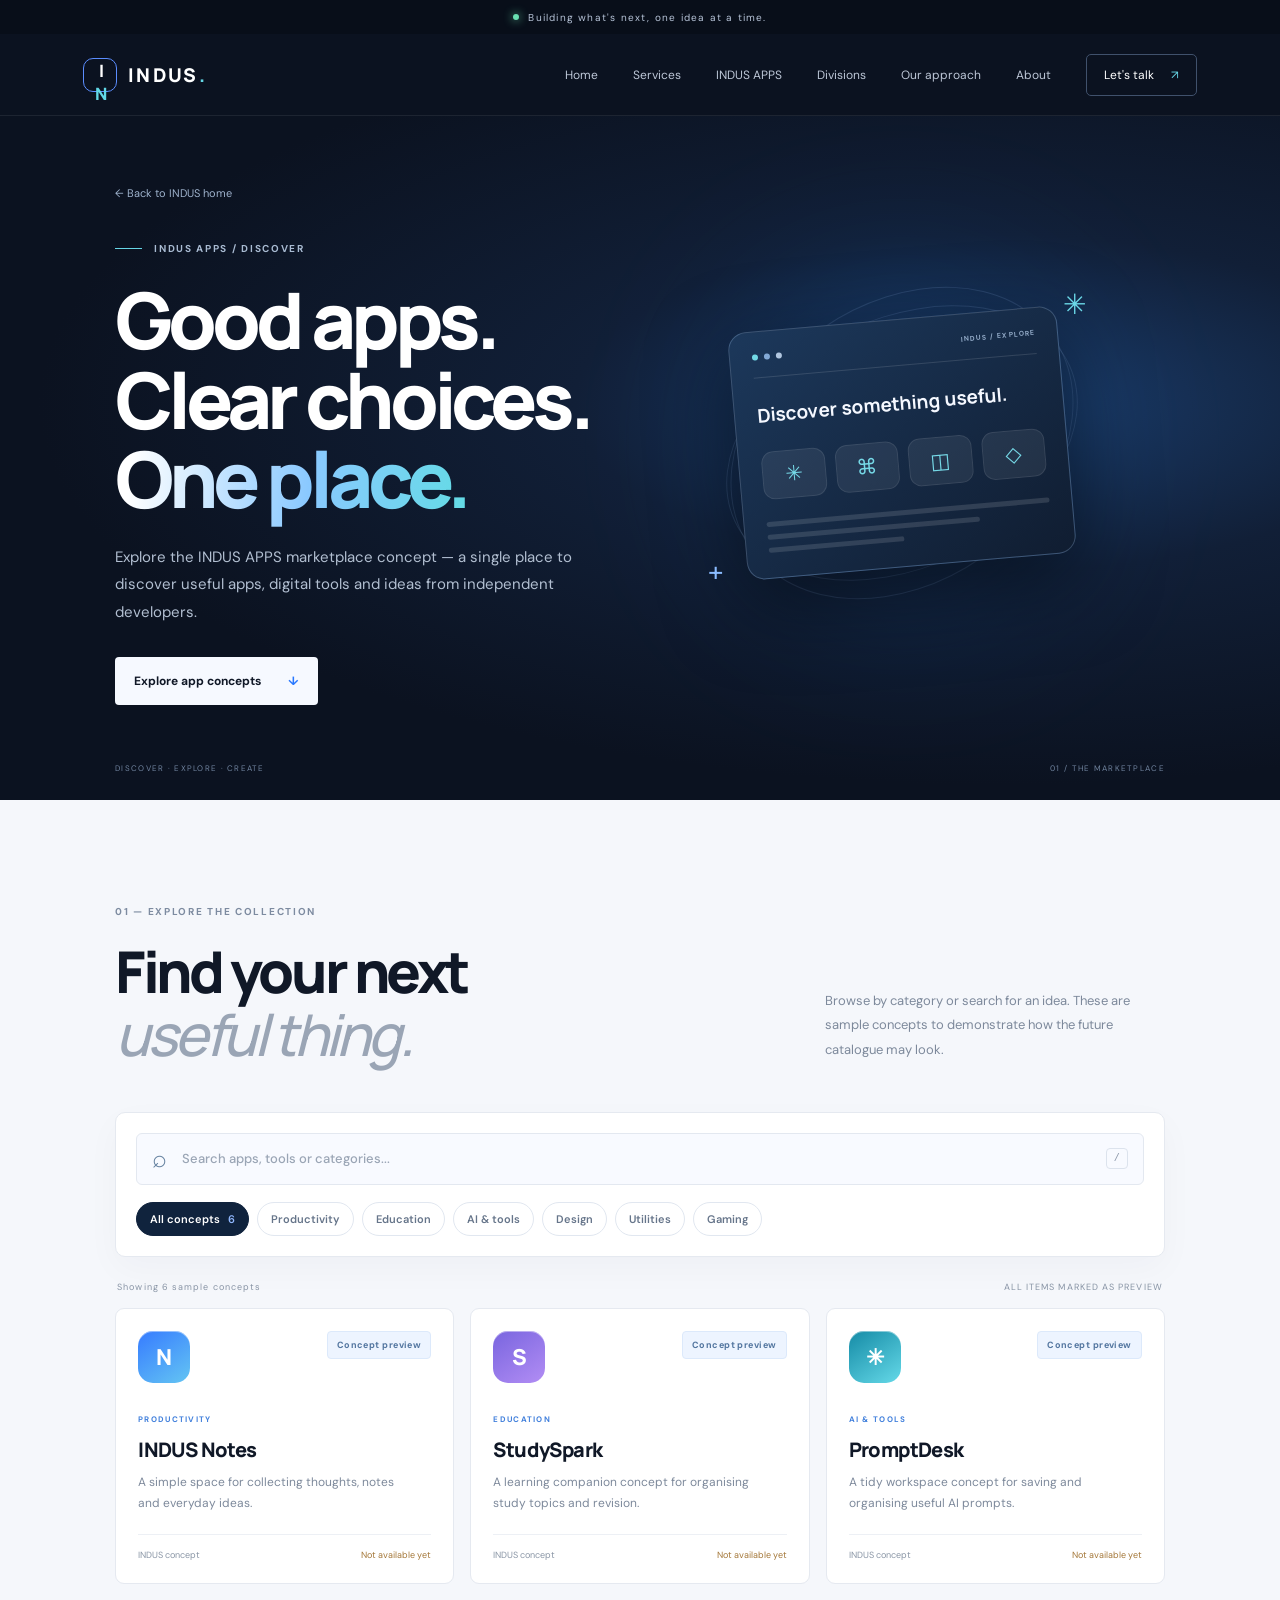
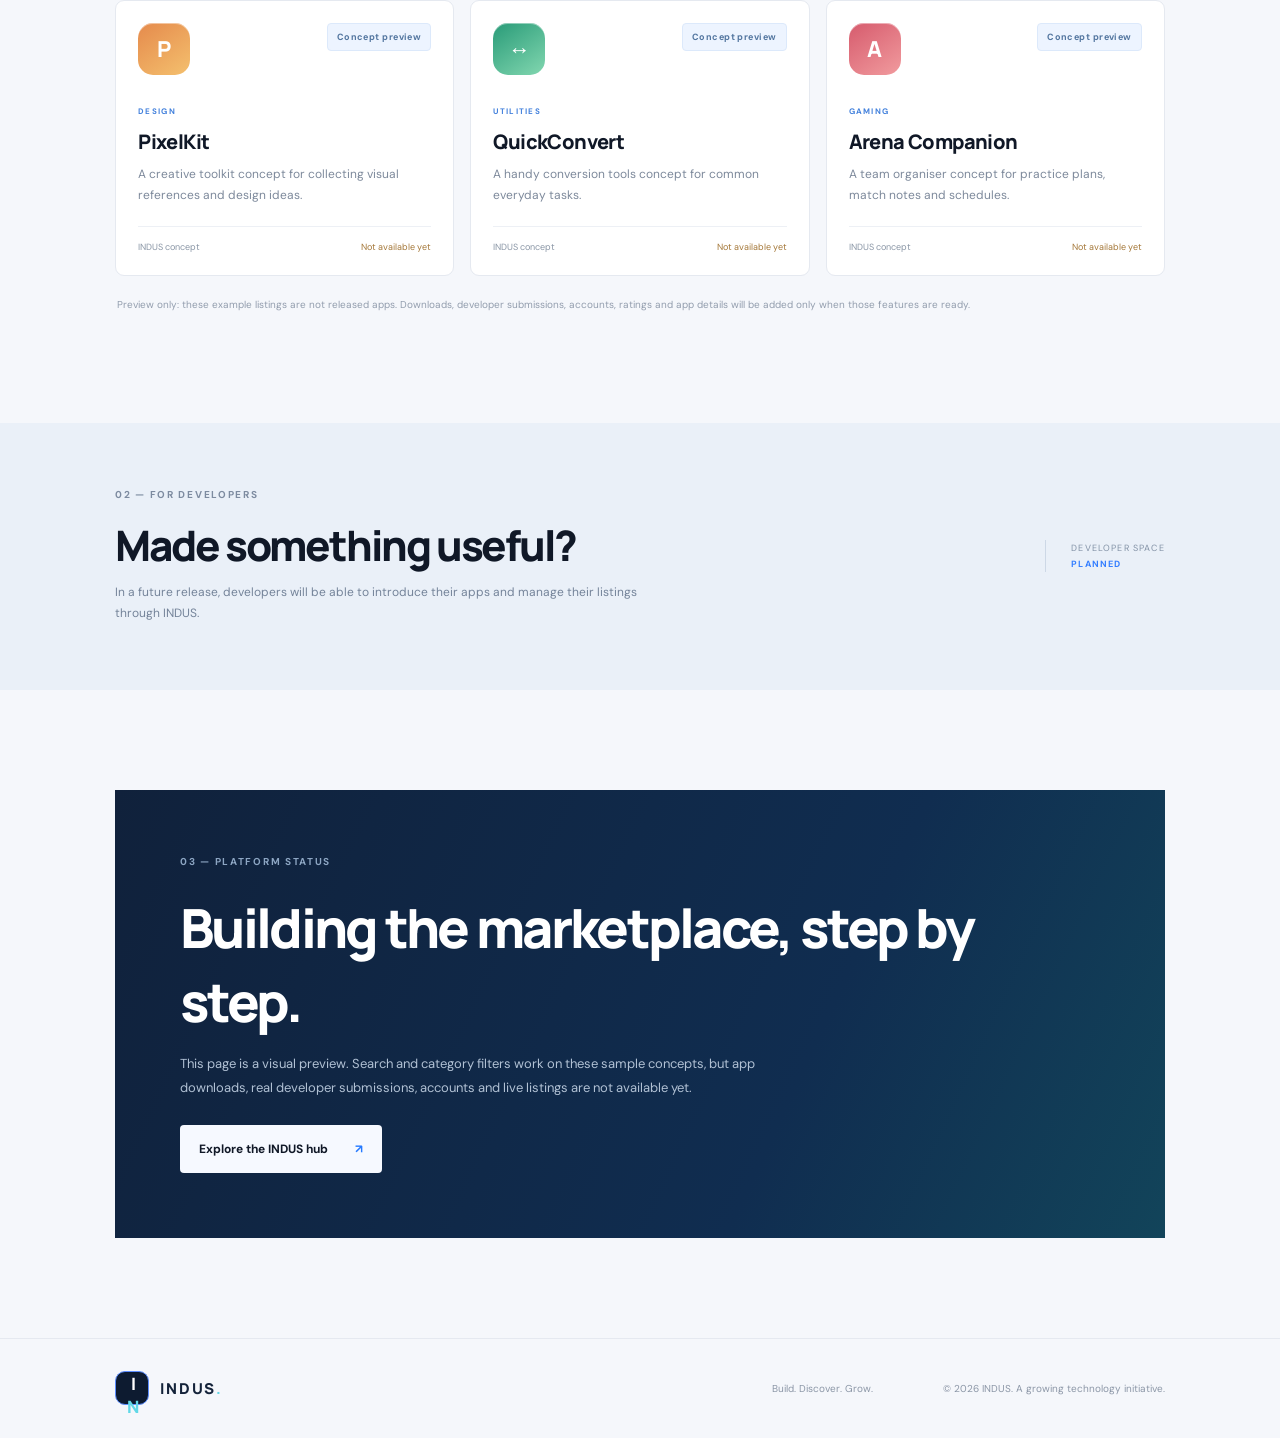
==== commit fdd29e75: "Fix INDUS APPS cached assets on preview" ====
--- a/indus-apps.html
+++ b/indus-apps.html
@@ -10,8 +10,8 @@
   <link rel="preconnect" href="https://fonts.gstatic.com" crossorigin>
   <link href="https://fonts.googleapis.com/css2?family=DM+Sans:wght@400;500;600;700&family=Manrope:wght@400;500;600;700;800&display=swap" rel="stylesheet">
   <link rel="stylesheet" href="styles.css">
-  <link rel="stylesheet" href="apps.css">
-  <script src="script.js" defer></script>
+  <link rel="stylesheet" href="apps.css?v=20261116-2">
+  <script src="script.js?v=20261116-2" defer></script>
 </head>
 <body class="apps-page">
   <div class="announcement"><span class="status-dot"></span> Building what's next, one idea at a time.</div>
--- a/apps.css
+++ b/apps.css
@@ -1,3 +1,46 @@
 .apps-page{background:#f5f7fb}.apps-hero{min-height:590px;background:radial-gradient(ellipse at 78% 42%,#1a3c6a 0,#111f37 30%,#0b1220 68%);color:#fff;position:relative;display:grid;grid-template-columns:1fr 1fr;align-items:center;padding:65px max(9vw,24px) 95px;overflow:hidden}.apps-hero-copy{position:relative;z-index:2;max-width:570px}.back-link{display:inline-block;color:#9eb2cc;font-size:11px;margin-bottom:42px}.back-link:hover{color:#70d8e7}.apps-hero h1{font:800 clamp(50px,6.5vw,78px)/1.02 Manrope,sans-serif;letter-spacing:-.065em;margin:25px 0}.apps-hero-copy>p{max-width:475px;color:#b2bfd1;font-size:15px;line-height:1.85;margin:0 0 30px}.apps-hero-art{height:410px;position:relative;display:grid;place-items:center}.apps-glow{position:absolute;width:290px;height:290px;border-radius:50%;background:#1e75d8;filter:blur(95px);opacity:.25}.apps-orbit{position:absolute;border:1px solid #8cb4e42b;border-radius:50%;transform:rotate(-25deg)}.apps-orbit.orbit-one{width:370px;height:250px}.apps-orbit.orbit-two{width:280px;height:370px;transform:rotate(55deg)}.apps-window{width:min(330px,82%);padding:20px 22px 25px;border:1px solid #a7c9ef45;border-radius:18px;background:linear-gradient(145deg,#1c385b,#101d31);box-shadow:0 25px 80px #0008;transform:rotate(-5deg)}.apps-window-top{display:flex;align-items:center;gap:6px;border-bottom:1px solid #ffffff20;padding-bottom:16px}.apps-window-top span{width:6px;height:6px;border-radius:50%;background:#72d8e5}.apps-window-top span:nth-child(2){background:#83a9d6}.apps-window-top span:nth-child(3){background:#b1c6df}.apps-window-top b{margin-left:auto;color:#91a9c6;font-size:7px;letter-spacing:.16em}.apps-window-title{font:700 19px Manrope;color:#f5f8ff;margin:24px 0}.apps-window-grid{display:grid;grid-template-columns:repeat(4,1fr);gap:10px}.apps-window-grid i{height:48px;border-radius:12px;background:#ffffff12;border:1px solid #ffffff16;display:grid;place-items:center;color:#76d9e7;font-style:normal;font-size:21px}.apps-window-lines{display:grid;gap:8px;margin-top:22px}.apps-window-lines b{height:5px;border-radius:8px;background:#ffffff20}.apps-window-lines b:nth-child(2){width:75%}.apps-window-lines b:nth-child(3){width:48%}.apps-spark{position:absolute;font-style:normal;color:#6bd8e7;font-size:28px}.spark-one{top:48px;right:15%}.spark-two{bottom:58px;left:13%;color:#8bbcff}.apps-hero-foot{position:absolute;bottom:27px;left:max(9vw,24px);right:max(9vw,24px);display:flex;justify-content:space-between;color:#71849f;font-size:8px;letter-spacing:.16em}.apps-intro{padding-top:110px;padding-bottom:85px;display:grid;grid-template-columns:.7fr 2fr;border-bottom:1px solid #e5e9f0}.apps-intro-copy{display:grid;grid-template-columns:1fr 1fr;gap:55px}.apps-intro h2,.apps-principles h2{font:800 clamp(38px,4.5vw,58px)/1.12 Manrope;letter-spacing:-.06em;margin:0}.apps-intro h2 em,.apps-principles h2 em{color:#9aa5b5;font-weight:500}.apps-intro-copy>p{font-size:14px;line-height:1.9;color:#7d899b;margin:0}.apps-pillars{display:grid;grid-template-columns:repeat(3,1fr);gap:28px;padding-top:55px;padding-bottom:115px}.apps-pillar{padding:30px 25px;border:1px solid #e3e8f0;background:#fff;min-height:280px}.apps-pillar>span{font-size:9px;letter-spacing:.16em;color:#8492a6}.pillar-icon{width:52px;height:52px;border-radius:14px;background:#e7effb;color:#347eff;display:grid;place-items:center;font-size:24px;margin:28px 0 20px}.apps-pillar h3{font:700 21px Manrope;margin:0 0 10px}.apps-pillar p{font-size:12px;line-height:1.8;color:#78869a;margin:0}.apps-principles{background:#0c1728;color:white}.apps-principles-inner{padding-top:100px;padding-bottom:100px;display:grid;grid-template-columns:1fr 1fr;gap:70px}.apps-principles .section-kicker{color:#8395ae;margin-bottom:27px}.apps-principle-list article{display:grid;grid-template-columns:48px 1fr;gap:18px;padding:21px 0;border-bottom:1px solid #ffffff20}.apps-principle-list article:first-child{padding-top:0}.apps-principle-list article>span{color:#65d9e8;font-size:11px}.apps-principle-list h3{font:700 17px Manrope;margin:0 0 6px}.apps-principle-list p{font-size:12px;line-height:1.7;color:#9aaac0;margin:0}.apps-status{padding-top:100px;padding-bottom:100px}.apps-status-card{padding:65px;background:linear-gradient(115deg,#10213b,#102d50 65%,#12445a);color:white}.apps-status-card .section-kicker{color:#8da6c3}.apps-status-card h2{font:800 clamp(36px,5vw,54px) Manrope;letter-spacing:-.05em;margin:22px 0 14px}.apps-status-card p{font-size:13px;line-height:1.85;color:#b1c1d4;max-width:600px;margin:0 0 25px}.apps-status-card .button-light{background:#f6f9ff;color:#101827}.apps-status-card .button-light span{color:#267aff}
 @media(max-width:850px){.apps-hero{padding-left:6vw;padding-right:6vw}.apps-hero-art{transform:scale(.9)}.apps-intro{grid-template-columns:.45fr 1.55fr}.apps-intro-copy{gap:28px}.apps-principles-inner{gap:35px}}
 @media(max-width:680px){.apps-hero{display:block;min-height:auto;padding:35px 7vw 80px}.back-link{margin-bottom:35px}.apps-hero h1{font-size:clamp(46px,12vw,64px)}.apps-hero-copy>p{font-size:14px}.apps-hero-art{height:285px;margin:15px -20px 0;transform:none}.apps-orbit.orbit-one{width:280px;height:190px}.apps-orbit.orbit-two{width:220px;height:290px}.apps-window{width:270px}.apps-hero-foot{left:7vw;right:7vw;font-size:7px}.apps-intro{display:block;padding-top:75px;padding-bottom:65px}.apps-intro-copy{display:block}.apps-intro h2{margin:30px 0 20px}.apps-pillars{grid-template-columns:1fr;padding-top:30px;padding-bottom:75px;gap:14px}.apps-pillar{min-height:0;padding:25px}.pillar-icon{margin:20px 0 15px}.apps-principles-inner{display:block;padding-top:75px;padding-bottom:75px}.apps-principles h2{margin-bottom:38px}.apps-status{padding-top:65px;padding-bottom:65px}.apps-status-card{padding:35px 25px}.apps-status-card h2{font-size:37px}.apps-status-card p{font-size:12px}}
+
+
+/* INDUS APPS marketplace preview */
+.catalog-section{padding-top:105px;padding-bottom:110px}
+.catalog-heading{display:flex;align-items:flex-end;justify-content:space-between;gap:35px;margin-bottom:45px}
+.catalog-heading h2{font:800 clamp(38px,4.5vw,58px)/1.1 Manrope,sans-serif;letter-spacing:-.06em;margin:22px 0 0}
+.catalog-heading h2 em{color:#9aa5b5;font-weight:500}
+.catalog-heading>p{max-width:340px;color:#7d899b;font-size:13px;line-height:1.85;margin:0 0 5px}
+.catalog-toolbar{padding:20px;background:#fff;border:1px solid #e5e9f0;border-radius:10px;box-shadow:0 12px 35px #172b4608}
+.catalog-search{height:52px;display:flex;align-items:center;gap:13px;padding:0 15px;border:1px solid #e3e8f0;border-radius:6px;background:#f8faff;color:#64809f}
+.catalog-search>span{font-size:25px}.catalog-search input{width:100%;border:0;outline:0;background:transparent;color:#17243a;font:500 13px "DM Sans",sans-serif}
+.catalog-search input::placeholder{color:#9aa5b5}.catalog-search kbd{padding:4px 7px;border:1px solid #dce3ed;border-radius:4px;font-size:10px;color:#8b97a8}
+.category-filters{display:flex;gap:8px;flex-wrap:wrap;margin-top:17px}
+.filter-chip{border:1px solid #e1e7f0;background:#fff;color:#66758a;padding:9px 13px;border-radius:30px;font:600 11px "DM Sans",sans-serif;cursor:pointer;transition:.2s}
+.filter-chip:hover{border-color:#8eb5f1;color:#276ee0}.filter-chip.is-active{background:#10233d;border-color:#10233d;color:#fff}
+.filter-chip span{margin-left:5px;color:#91b8ff}
+.catalog-meta{display:flex;justify-content:space-between;gap:15px;margin:24px 2px 15px;color:#8793a4;font-size:9px;letter-spacing:.12em}
+.app-grid{display:grid;grid-template-columns:repeat(3,minmax(0,1fr));gap:16px}
+.app-card{min-height:260px;padding:22px;background:#fff;border:1px solid #e5e9f0;border-radius:9px;display:flex;flex-direction:column;transition:transform .2s,box-shadow .2s,border-color .2s}
+.app-card:hover{transform:translateY(-4px);border-color:#c9d8ed;box-shadow:0 16px 35px #172b4610}
+.app-card[hidden]{display:none}
+.app-card-top{display:flex;align-items:flex-start;justify-content:space-between}
+.app-icon{width:52px;height:52px;border-radius:15px;display:grid;place-items:center;font:800 22px Manrope;color:#fff;box-shadow:inset 0 1px #ffffff70}
+.icon-blue{background:linear-gradient(145deg,#367bff,#64c5f3)}.icon-violet{background:linear-gradient(145deg,#7965df,#b28df4)}.icon-cyan{background:linear-gradient(145deg,#158ba6,#65d9e8)}.icon-orange{background:linear-gradient(145deg,#e58a4c,#f4c06e)}.icon-green{background:linear-gradient(145deg,#299b78,#82d7b0)}.icon-red{background:linear-gradient(145deg,#d65b6d,#f19b9e)}
+.preview-tag{font-size:9px;font-weight:700;letter-spacing:.05em;color:#52759f;background:#edf4ff;border:1px solid #dce9fb;padding:7px 9px;border-radius:4px}
+.app-card-body{padding:23px 0 20px;flex:1}
+.app-category{font-size:8px;letter-spacing:.16em;font-weight:700;color:#4280dc}
+.app-card h3{font:800 20px Manrope,sans-serif;letter-spacing:-.03em;margin:9px 0}
+.app-card-body p{font-size:12px;line-height:1.75;color:#7d899b;margin:0;max-width:280px}
+.app-card-foot{display:flex;justify-content:space-between;align-items:center;gap:10px;border-top:1px solid #edf0f5;padding-top:14px;font-size:9px;color:#8995a5}
+.app-status{color:#a47738}
+.empty-state{padding:55px 20px;text-align:center;border:1px dashed #cbd5e3;border-radius:9px;color:#77869b}
+.empty-state>span{font-size:32px;color:#4385ee}.empty-state h3{font:700 20px Manrope;color:#17243a;margin:10px 0}.empty-state p{font-size:12px}
+.reset-filters{border:0;background:#10233d;color:white;padding:11px 16px;border-radius:5px;font-weight:600;font-size:11px;cursor:pointer}
+.catalog-disclaimer{font-size:10px;line-height:1.7;color:#929dad;margin:20px 2px 0}
+.developer-strip{background:#eaf0f8}
+.developer-strip-inner{padding-top:65px;padding-bottom:65px;display:flex;align-items:center;justify-content:space-between;gap:25px}
+.developer-strip h2{font:800 clamp(28px,4vw,42px) Manrope;letter-spacing:-.05em;margin:15px 0 8px}
+.developer-strip p{max-width:560px;color:#748399;font-size:12px;line-height:1.8;margin:0}
+.developer-coming{border-left:1px solid #cdd8e6;padding-left:25px;color:#8392a6;font-size:9px;line-height:1.8;letter-spacing:.13em;white-space:nowrap}
+.developer-coming b{color:#347eff}
+@media(max-width:850px){.app-grid{grid-template-columns:repeat(2,minmax(0,1fr))}.catalog-heading{gap:25px}}
+@media(max-width:600px){.catalog-section{padding-top:70px;padding-bottom:75px}.catalog-heading{display:block;margin-bottom:28px}.catalog-heading h2{margin:22px 0 16px}.catalog-heading>p{font-size:12px}.catalog-toolbar{padding:13px}.catalog-search{height:48px}.category-filters{gap:7px}.filter-chip{padding:8px 10px;font-size:10px}.catalog-meta{font-size:8px}.app-grid{grid-template-columns:1fr;gap:12px}.app-card{min-height:235px;padding:19px}.developer-strip-inner{padding-top:48px;padding-bottom:48px;display:block}.developer-coming{display:block;margin-top:25px;padding:12px 0 0;border-left:0;border-top:1px solid #cdd8e6}}
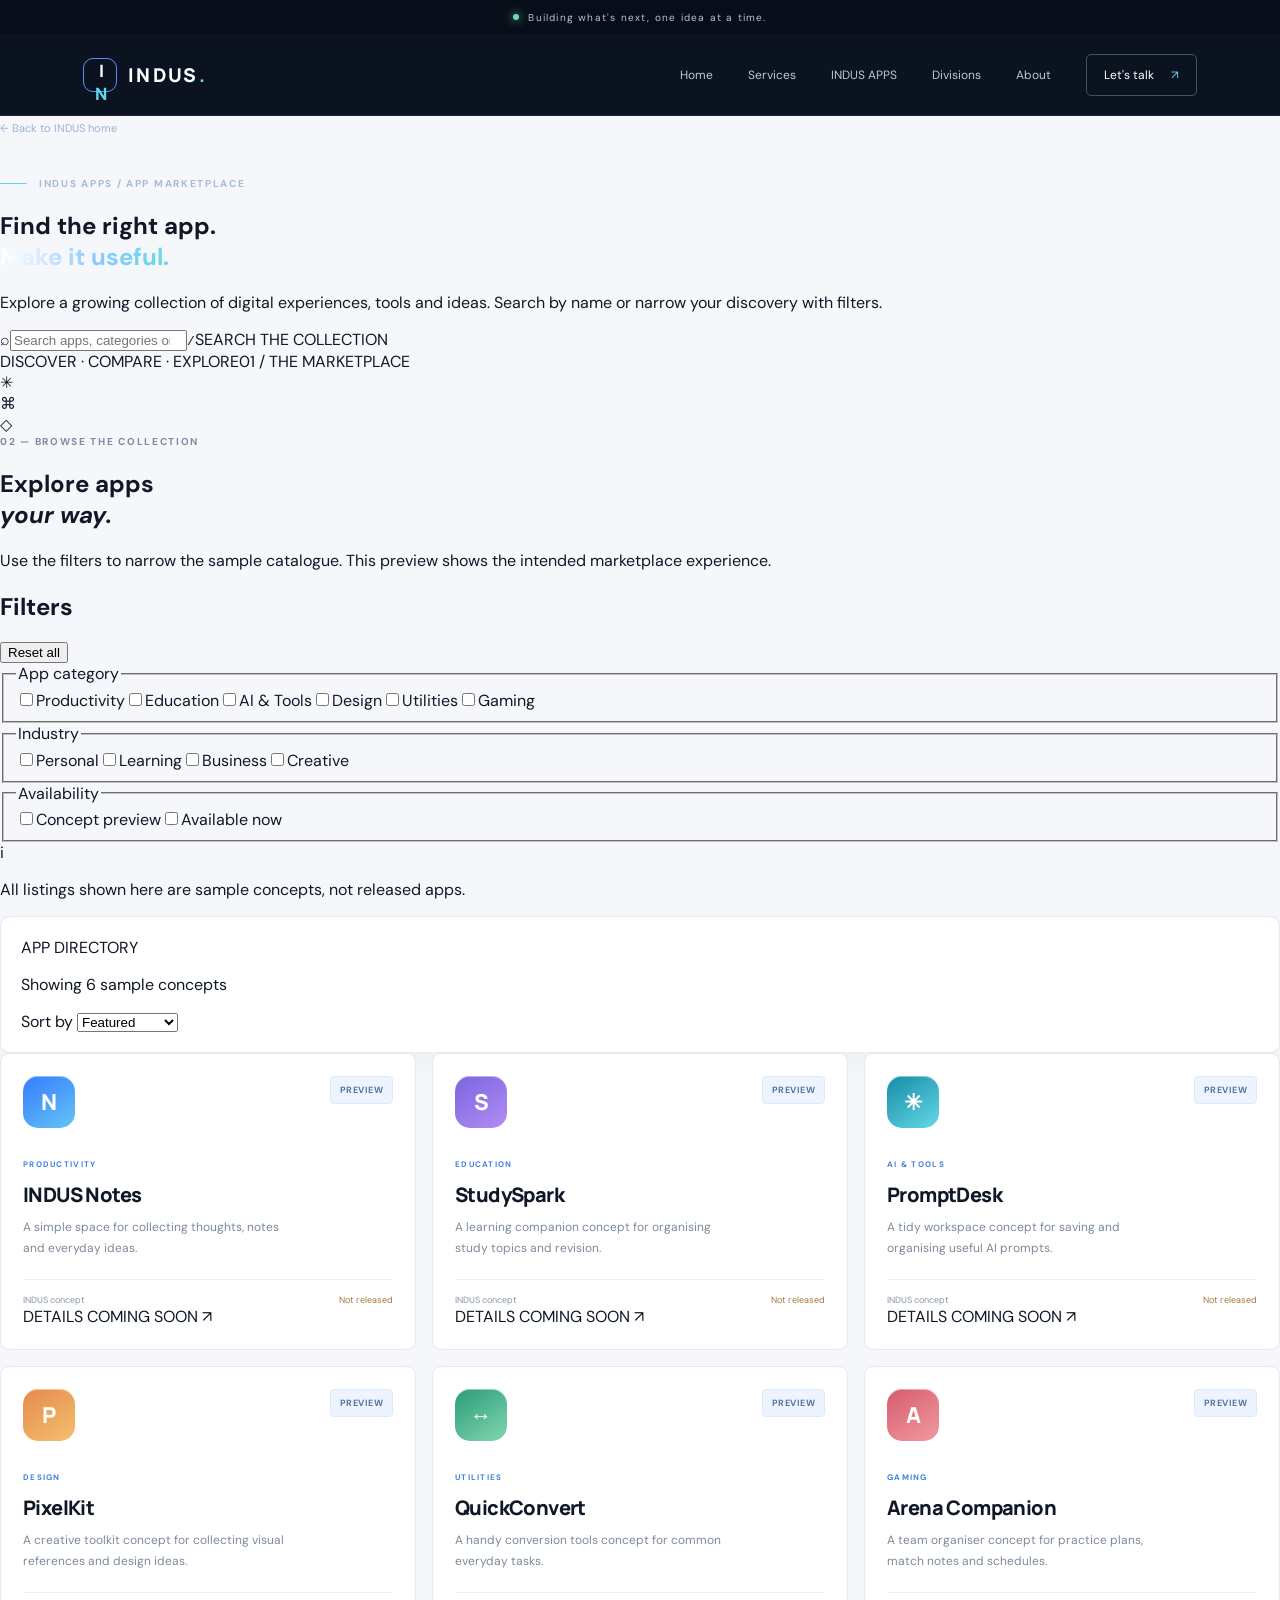
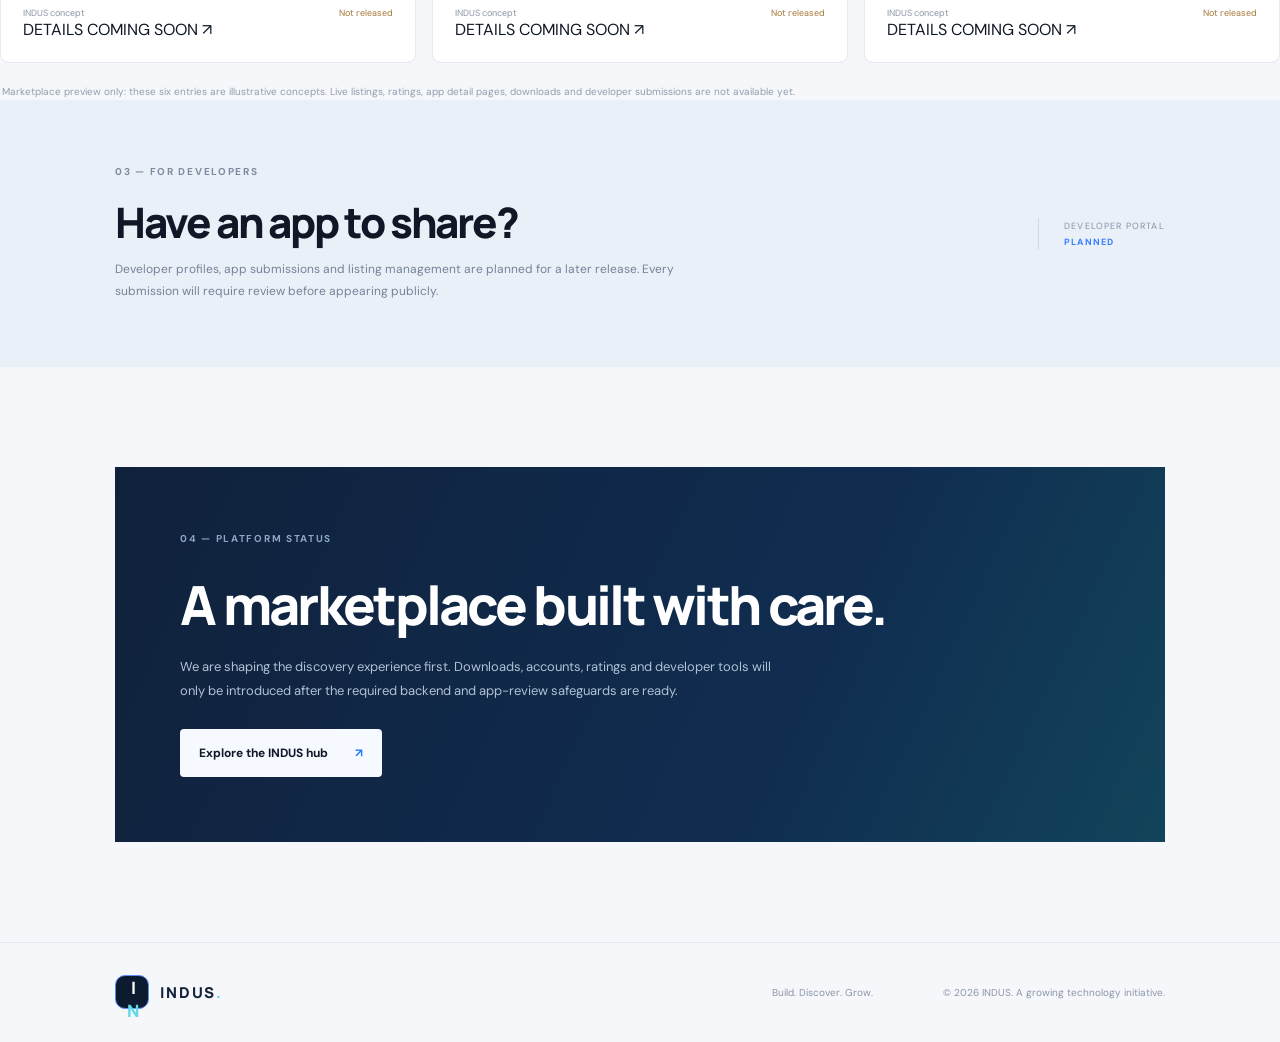
==== commit 85ed068c: "Redesign INDUS APPS marketplace page" ====
--- a/indus-apps.html
+++ b/indus-apps.html
@@ -1,93 +1,39 @@
 <!doctype html>
-<html lang="en">
-<head>
-  <meta charset="UTF-8">
-  <meta name="viewport" content="width=device-width, initial-scale=1.0">
-  <meta name="theme-color" content="#0b1220">
-  <meta name="description" content="Explore the INDUS APPS marketplace concept: discover useful apps by category.">
-  <title>INDUS APPS — Discover what's useful</title>
-  <link rel="preconnect" href="https://fonts.googleapis.com">
-  <link rel="preconnect" href="https://fonts.gstatic.com" crossorigin>
-  <link href="https://fonts.googleapis.com/css2?family=DM+Sans:wght@400;500;600;700&family=Manrope:wght@400;500;600;700;800&display=swap" rel="stylesheet">
-  <link rel="stylesheet" href="styles.css">
-  <link rel="stylesheet" href="apps.css?v=20261116-2">
-  <script src="script.js?v=20261116-2" defer></script>
-</head>
-<body class="apps-page">
-  <div class="announcement"><span class="status-dot"></span> Building what's next, one idea at a time.</div>
-  <header class="site-header">
-    <a class="brand" href="index.html" aria-label="INDUS home"><span class="brand-mark">I<span>N</span></span><span class="brand-name">INDUS<span class="brand-period">.</span></span></a>
-    <button class="menu-toggle" aria-label="Open navigation" aria-expanded="false" aria-controls="primary-nav"><span></span><span></span></button>
-    <nav id="primary-nav" class="primary-nav" aria-label="Main navigation">
-      <a href="index.html">Home</a><a href="services.html">Services</a><a href="indus-apps.html" aria-current="page">INDUS APPS</a><a href="index.html#divisions">Divisions</a><a href="index.html#approach">Our approach</a><a href="index.html#about">About</a>
-      <a class="nav-cta" href="index.html#contact">Let's talk <span>↗</span></a>
-    </nav>
-  </header>
-
-  <main>
-    <section class="apps-hero">
-      <div class="apps-hero-copy">
-        <a class="back-link" href="index.html">← Back to INDUS home</a>
-        <div class="eyebrow"><span class="eyebrow-line"></span> INDUS APPS / DISCOVER</div>
-        <h1>Good apps.<br>Clear choices.<br><span class="gradient-text">One place.</span></h1>
-        <p>Explore the INDUS APPS marketplace concept — a single place to discover useful apps, digital tools and ideas from independent developers.</p>
-        <a class="button button-primary" href="#catalog">Explore app concepts <span>↓</span></a>
-      </div>
-      <div class="apps-hero-art" aria-hidden="true">
-        <div class="apps-glow"></div><div class="apps-orbit orbit-one"></div><div class="apps-orbit orbit-two"></div>
-        <div class="apps-window"><div class="apps-window-top"><span></span><span></span><span></span><b>INDUS / EXPLORE</b></div><div class="apps-window-title">Discover something useful.</div><div class="apps-window-grid"><i>✳</i><i>⌘</i><i>◫</i><i>◇</i></div><div class="apps-window-lines"><b></b><b></b><b></b></div></div>
-        <span class="apps-spark spark-one">✳</span><span class="apps-spark spark-two">+</span>
-      </div>
-      <div class="apps-hero-foot"><span>DISCOVER · EXPLORE · CREATE</span><span>01 / THE MARKETPLACE</span></div>
-    </section>
-
-    <section class="catalog-section section-wrap" id="catalog">
-      <div class="catalog-heading">
-        <div><div class="section-kicker">01 — EXPLORE THE COLLECTION</div><h2>Find your next<br><em>useful thing.</em></h2></div>
-        <p>Browse by category or search for an idea. These are sample concepts to demonstrate how the future catalogue may look.</p>
-      </div>
-      <div class="catalog-toolbar">
-        <label class="catalog-search"><span aria-hidden="true">⌕</span><input id="app-search" type="search" placeholder="Search apps, tools or categories..." autocomplete="off" aria-label="Search app concepts"><kbd>/</kbd></label>
-        <div class="category-filters" role="group" aria-label="Filter app concepts by category">
-          <button class="filter-chip is-active" type="button" data-filter="all" aria-pressed="true">All concepts <span>6</span></button>
-          <button class="filter-chip" type="button" data-filter="productivity" aria-pressed="false">Productivity</button>
-          <button class="filter-chip" type="button" data-filter="education" aria-pressed="false">Education</button>
-          <button class="filter-chip" type="button" data-filter="ai" aria-pressed="false">AI & tools</button>
-          <button class="filter-chip" type="button" data-filter="design" aria-pressed="false">Design</button>
-          <button class="filter-chip" type="button" data-filter="utilities" aria-pressed="false">Utilities</button>
-          <button class="filter-chip" type="button" data-filter="gaming" aria-pressed="false">Gaming</button>
-        </div>
-      </div>
-      <div class="catalog-meta"><span id="results-count" aria-live="polite">Showing 6 sample concepts</span><span>ALL ITEMS MARKED AS PREVIEW</span></div>
-      <div class="app-grid" id="app-grid">
-        <article class="app-card" data-category="productivity" data-search="indus notes notes writing productivity organise ideas">
-          <div class="app-card-top"><div class="app-icon icon-blue">N</div><span class="preview-tag">Concept preview</span></div><div class="app-card-body"><span class="app-category">PRODUCTIVITY</span><h3>INDUS Notes</h3><p>A simple space for collecting thoughts, notes and everyday ideas.</p></div><div class="app-card-foot"><span>INDUS concept</span><span class="app-status">Not available yet</span></div>
-        </article>
-        <article class="app-card" data-category="education" data-search="studyspark education learning study planner student revision">
-          <div class="app-card-top"><div class="app-icon icon-violet">S</div><span class="preview-tag">Concept preview</span></div><div class="app-card-body"><span class="app-category">EDUCATION</span><h3>StudySpark</h3><p>A learning companion concept for organising study topics and revision.</p></div><div class="app-card-foot"><span>INDUS concept</span><span class="app-status">Not available yet</span></div>
-        </article>
-        <article class="app-card" data-category="ai" data-search="promptdesk ai prompts writing assistant ideas">
-          <div class="app-card-top"><div class="app-icon icon-cyan">✳</div><span class="preview-tag">Concept preview</span></div><div class="app-card-body"><span class="app-category">AI & TOOLS</span><h3>PromptDesk</h3><p>A tidy workspace concept for saving and organising useful AI prompts.</p></div><div class="app-card-foot"><span>INDUS concept</span><span class="app-status">Not available yet</span></div>
-        </article>
-        <article class="app-card" data-category="design" data-search="pixelkit design creative assets colors inspiration">
-          <div class="app-card-top"><div class="app-icon icon-orange">P</div><span class="preview-tag">Concept preview</span></div><div class="app-card-body"><span class="app-category">DESIGN</span><h3>PixelKit</h3><p>A creative toolkit concept for collecting visual references and design ideas.</p></div><div class="app-card-foot"><span>INDUS concept</span><span class="app-status">Not available yet</span></div></article>
-        <article class="app-card" data-category="utilities" data-search="quickconvert converter utility units file everyday tools">
-          <div class="app-card-top"><div class="app-icon icon-green">↔</div><span class="preview-tag">Concept preview</span></div><div class="app-card-body"><span class="app-category">UTILITIES</span><h3>QuickConvert</h3><p>A handy conversion tools concept for common everyday tasks.</p></div><div class="app-card-foot"><span>INDUS concept</span><span class="app-status">Not available yet</span></div>
-        </article>
-        <article class="app-card" data-category="gaming" data-search="arena companion gaming esports team practice match notes">
-          <div class="app-card-top"><div class="app-icon icon-red">A</div><span class="preview-tag">Concept preview</span></div><div class="app-card-body"><span class="app-category">GAMING</span><h3>Arena Companion</h3><p>A team organiser concept for practice plans, match notes and schedules.</p></div><div class="app-card-foot"><span>INDUS concept</span><span class="app-status">Not available yet</span></div></article>
-      </div>
-      <div class="empty-state" id="empty-state" hidden><span>⌕</span><h3>No matching concepts</h3><p>Try another search or choose a different category.</p><button class="reset-filters" id="reset-filters" type="button">Show all concepts</button></div>
-      <p class="catalog-disclaimer">Preview only: these example listings are not released apps. Downloads, developer submissions, accounts, ratings and app details will be added only when those features are ready.</p>
-    </section>
-
-    <section class="developer-strip">
-      <div class="section-wrap developer-strip-inner"><div><div class="section-kicker">02 — FOR DEVELOPERS</div><h2>Made something useful?</h2><p>In a future release, developers will be able to introduce their apps and manage their listings through INDUS.</p></div><span class="developer-coming">DEVELOPER SPACE<br><b>PLANNED</b></span></div>
-    </section>
-
-    <section class="apps-status section-wrap"><div class="apps-status-card"><div class="section-kicker">03 — PLATFORM STATUS</div><h2>Building the marketplace, step by step.</h2><p>This page is a visual preview. Search and category filters work on these sample concepts, but app downloads, real developer submissions, accounts and live listings are not available yet.</p><a class="button button-light" href="index.html">Explore the INDUS hub <span>↗</span></a></div></section>
-  </main>
-
-  <footer class="site-footer section-wrap"><a class="brand footer-brand" href="index.html"><span class="brand-mark">I<span>N</span></span><span class="brand-name">INDUS<span class="brand-period">.</span></span></a><p>Build. Discover. Grow.</p><span>© <span id="year"></span> INDUS. A growing technology initiative.</span></footer>
-</body>
-</html>+<html lang="en"><head>
+<meta charset="UTF-8"><meta name="viewport" content="width=device-width, initial-scale=1.0"><meta name="theme-color" content="#0b1220">
+<meta name="description" content="Discover useful apps and digital experiences in the INDUS APPS marketplace preview."><title>INDUS APPS — Discover useful apps</title>
+<link rel="preconnect" href="https://fonts.googleapis.com"><link rel="preconnect" href="https://fonts.gstatic.com" crossorigin>
+<link href="https://fonts.googleapis.com/css2?family=DM+Sans:wght@400;500;600;700&family=Manrope:wght@400;500;600;700;800&display=swap" rel="stylesheet">
+<link rel="stylesheet" href="styles.css"><link rel="stylesheet" href="apps.css?v=20261117-marketplace1"><script src="script.js?v=20261117-marketplace1" defer></script>
+</head><body class="apps-page">
+<div class="announcement"><span class="status-dot"></span> Building what's next, one idea at a time.</div>
+<header class="site-header"><a class="brand" href="index.html" aria-label="INDUS home"><span class="brand-mark">I<span>N</span></span><span class="brand-name">INDUS<span class="brand-period">.</span></span></a>
+<button class="menu-toggle" aria-label="Open navigation" aria-expanded="false" aria-controls="primary-nav"><span></span><span></span></button>
+<nav id="primary-nav" class="primary-nav" aria-label="Main navigation"><a href="index.html">Home</a><a href="services.html">Services</a><a href="indus-apps.html" aria-current="page">INDUS APPS</a><a href="index.html#divisions">Divisions</a><a href="index.html#about">About</a><a class="nav-cta" href="index.html#contact">Let's talk <span>↗</span></a></nav></header>
+<main>
+<section class="market-hero"><div class="market-hero-inner"><a class="back-link" href="index.html">← Back to INDUS home</a><div class="eyebrow"><span class="eyebrow-line"></span> INDUS APPS / APP MARKETPLACE</div>
+<h1>Find the right app.<br><span class="gradient-text">Make it useful.</span></h1><p>Explore a growing collection of digital experiences, tools and ideas. Search by name or narrow your discovery with filters.</p>
+<div class="market-search-wrap"><label class="market-search"><span aria-hidden="true">⌕</span><input id="app-search" type="search" placeholder="Search apps, categories or developers..." autocomplete="off" aria-label="Search apps"><kbd>/</kbd></label><span class="search-hint">SEARCH THE COLLECTION</span></div>
+<div class="market-hero-foot"><span>DISCOVER · COMPARE · EXPLORE</span><span>01 / THE MARKETPLACE</span></div></div>
+<div class="hero-decoration" aria-hidden="true"><div class="hero-orbit"></div><div class="hero-orbit orbit-small"></div><div class="hero-glow"></div><div class="hero-tile tile-one">✳</div><div class="hero-tile tile-two">⌘</div><div class="hero-tile tile-three">◇</div></div></section>
+<section class="market-section"><div class="market-heading"><div><div class="section-kicker">02 — BROWSE THE COLLECTION</div><h2>Explore apps<br><em>your way.</em></h2></div><p>Use the filters to narrow the sample catalogue. This preview shows the intended marketplace experience.</p></div>
+<div class="market-layout"><aside class="filter-panel" aria-label="App filters"><div class="filter-panel-head"><h2>Filters</h2><button id="reset-filters" type="button">Reset all</button></div>
+<fieldset class="filter-group"><legend>App category</legend>
+<label><input type="checkbox" class="app-filter" data-filter-type="category" value="productivity"><span>Productivity</span></label><label><input type="checkbox" class="app-filter" data-filter-type="category" value="education"><span>Education</span></label><label><input type="checkbox" class="app-filter" data-filter-type="category" value="ai"><span>AI &amp; Tools</span></label><label><input type="checkbox" class="app-filter" data-filter-type="category" value="design"><span>Design</span></label><label><input type="checkbox" class="app-filter" data-filter-type="category" value="utilities"><span>Utilities</span></label><label><input type="checkbox" class="app-filter" data-filter-type="category" value="gaming"><span>Gaming</span></label></fieldset>
+<fieldset class="filter-group"><legend>Industry</legend><label><input type="checkbox" class="app-filter" data-filter-type="industry" value="personal"><span>Personal</span></label><label><input type="checkbox" class="app-filter" data-filter-type="industry" value="learning"><span>Learning</span></label><label><input type="checkbox" class="app-filter" data-filter-type="industry" value="business"><span>Business</span></label><label><input type="checkbox" class="app-filter" data-filter-type="industry" value="creative"><span>Creative</span></label></fieldset>
+<fieldset class="filter-group"><legend>Availability</legend><label><input type="checkbox" class="app-filter" data-filter-type="availability" value="preview"><span>Concept preview</span></label><label><input type="checkbox" class="app-filter" data-filter-type="availability" value="available"><span>Available now</span></label></fieldset>
+<div class="filter-note"><span>i</span><p>All listings shown here are sample concepts, not released apps.</p></div></aside>
+<div class="catalog-main"><div class="catalog-toolbar"><div><span class="catalog-label">APP DIRECTORY</span><p id="results-count" aria-live="polite">Showing 6 sample concepts</p></div><label class="sort-control">Sort by <select id="app-sort" aria-label="Sort apps"><option value="featured">Featured</option><option value="az">Name: A to Z</option><option value="za">Name: Z to A</option></select></label></div>
+<div class="app-grid" id="app-grid">
+<article class="app-card" data-name="INDUS Notes" data-category="productivity" data-industry="personal" data-availability="preview" data-search="indus notes writing productivity organise ideas personal"><div class="app-card-top"><div class="app-icon icon-blue">N</div><span class="preview-tag">PREVIEW</span></div><div class="app-card-body"><span class="app-category">PRODUCTIVITY</span><h3>INDUS Notes</h3><p>A simple space for collecting thoughts, notes and everyday ideas.</p></div><div class="app-card-foot"><span class="developer-name">INDUS concept</span><span class="app-status">Not released</span></div><div class="card-action">DETAILS COMING SOON <span>↗</span></div></article>
+<article class="app-card" data-name="StudySpark" data-category="education" data-industry="learning" data-availability="preview" data-search="studyspark education learning study planner student revision"><div class="app-card-top"><div class="app-icon icon-violet">S</div><span class="preview-tag">PREVIEW</span></div><div class="app-card-body"><span class="app-category">EDUCATION</span><h3>StudySpark</h3><p>A learning companion concept for organising study topics and revision.</p></div><div class="app-card-foot"><span class="developer-name">INDUS concept</span><span class="app-status">Not released</span></div><div class="card-action">DETAILS COMING SOON <span>↗</span></div></article>
+<article class="app-card" data-name="PromptDesk" data-category="ai" data-industry="business" data-availability="preview" data-search="promptdesk ai prompts writing assistant ideas business"><div class="app-card-top"><div class="app-icon icon-cyan">✳</div><span class="preview-tag">PREVIEW</span></div><div class="app-card-body"><span class="app-category">AI &amp; TOOLS</span><h3>PromptDesk</h3><p>A tidy workspace concept for saving and organising useful AI prompts.</p></div><div class="app-card-foot"><span class="developer-name">INDUS concept</span><span class="app-status">Not released</span></div><div class="card-action">DETAILS COMING SOON <span>↗</span></div></article>
+<article class="app-card" data-name="PixelKit" data-category="design" data-industry="creative" data-availability="preview" data-search="pixelkit design creative assets colors inspiration"><div class="app-card-top"><div class="app-icon icon-orange">P</div><span class="preview-tag">PREVIEW</span></div><div class="app-card-body"><span class="app-category">DESIGN</span><h3>PixelKit</h3><p>A creative toolkit concept for collecting visual references and design ideas.</p></div><div class="app-card-foot"><span class="developer-name">INDUS concept</span><span class="app-status">Not released</span></div><div class="card-action">DETAILS COMING SOON <span>↗</span></div></article>
+<article class="app-card" data-name="QuickConvert" data-category="utilities" data-industry="personal" data-availability="preview" data-search="quickconvert converter utility units file everyday tools personal"><div class="app-card-top"><div class="app-icon icon-green">↔</div><span class="preview-tag">PREVIEW</span></div><div class="app-card-body"><span class="app-category">UTILITIES</span><h3>QuickConvert</h3><p>A handy conversion tools concept for common everyday tasks.</p></div><div class="app-card-foot"><span class="developer-name">INDUS concept</span><span class="app-status">Not released</span></div><div class="card-action">DETAILS COMING SOON <span>↗</span></div></article>
+<article class="app-card" data-name="Arena Companion" data-category="gaming" data-industry="learning" data-availability="preview" data-search="arena companion gaming esports team practice match notes schedules"><div class="app-card-top"><div class="app-icon icon-red">A</div><span class="preview-tag">PREVIEW</span></div><div class="app-card-body"><span class="app-category">GAMING</span><h3>Arena Companion</h3><p>A team organiser concept for practice plans, match notes and schedules.</p></div><div class="app-card-foot"><span class="developer-name">INDUS concept</span><span class="app-status">Not released</span></div><div class="card-action">DETAILS COMING SOON <span>↗</span></div></article>
+</div><div class="empty-state" id="empty-state" hidden><span>⌕</span><h3>No matching apps</h3><p>Try changing your search or filters.</p><button class="reset-empty" id="reset-empty" type="button">Clear filters</button></div>
+<p class="catalog-disclaimer">Marketplace preview only: these six entries are illustrative concepts. Live listings, ratings, app detail pages, downloads and developer submissions are not available yet.</p></div></div></section>
+<section class="developer-strip"><div class="section-wrap developer-strip-inner"><div><div class="section-kicker">03 — FOR DEVELOPERS</div><h2>Have an app to share?</h2><p>Developer profiles, app submissions and listing management are planned for a later release. Every submission will require review before appearing publicly.</p></div><span class="developer-coming">DEVELOPER PORTAL<br><b>PLANNED</b></span></div></section>
+<section class="apps-status section-wrap"><div class="apps-status-card"><div class="section-kicker">04 — PLATFORM STATUS</div><h2>A marketplace built with care.</h2><p>We are shaping the discovery experience first. Downloads, accounts, ratings and developer tools will only be introduced after the required backend and app-review safeguards are ready.</p><a class="button button-light" href="index.html">Explore the INDUS hub <span>↗</span></a></div></section>
+</main><footer class="site-footer section-wrap"><a class="brand footer-brand" href="index.html"><span class="brand-mark">I<span>N</span></span><span class="brand-name">INDUS<span class="brand-period">.</span></span></a><p>Build. Discover. Grow.</p><span>© <span id="year"></span> INDUS. A growing technology initiative.</span></footer>
+</body></html>
--- a/styles.css
+++ b/styles.css
@@ -2,3 +2,24 @@
 @media(max-width:900px){.section-wrap{padding-left:6vw;padding-right:6vw}.hero{padding-left:7vw;padding-right:7vw;grid-template-columns:1fr  .8fr}.hero h1{font-size:58px}.hero-art{transform:scale(.85)}.intro{grid-template-columns:.45fr 1.55fr}.intro-content{gap:30px}.division-card{padding:18px;min-height:365px}.card-bottom p{max-width:190px}.about-panel{padding:45px;grid-template-columns:75px 1fr}.about-side-note{display:none}}
 @media(max-width:680px){.announcement{font-size:8px}.site-header{height:68px;padding:0 22px}.menu-toggle{display:flex;width:40px;height:40px;border:1px solid #ffffff30;background:transparent;border-radius:5px;flex-direction:column;align-items:center;justify-content:center;gap:6px}.menu-toggle span{width:17px;height:1px;background:white;transition:transform .2s}.menu-toggle[aria-expanded=true] span:first-child{transform:translateY(3.5px) rotate(45deg)}.menu-toggle[aria-expanded=true] span:last-child{transform:translateY(-3.5px) rotate(-45deg)}.primary-nav{display:none;position:absolute;top:68px;left:0;right:0;background:#0b1220;padding:18px 22px 25px;flex-direction:column;align-items:stretch;gap:0;border-top:1px solid #ffffff16}.primary-nav.is-open{display:flex}.primary-nav a{padding:14px 4px;border-bottom:1px solid #ffffff12}.primary-nav .nav-cta{margin-top:12px;text-align:center;border:1px solid #40516c}.hero{display:block;min-height:auto;padding-top:75px;padding-bottom:85px}.hero h1{font-size:clamp(48px,13vw,68px);margin:25px 0}.hero-lead{font-size:14px;max-width:440px}.hero-actions{align-items:flex-start;flex-direction:column;gap:19px}.hero-proof{margin-top:42px}.hero-art{height:320px;margin:10px -20px 0;transform:none}.art-core{width:160px;height:160px;border-radius:30px}.core-symbol{font-size:57px}.orbit-one{width:300px;height:200px}.orbit-two{width:230px;height:310px}.tag-top{top:28px;left:10%}.tag-right{right:2%;top:48%}.tag-bottom{bottom:25px;left:13%}.hero-bottom{left:6vw;right:6vw;font-size:7px}.intro{padding-top:80px;padding-bottom:80px;display:block}.intro-content{display:block;margin-top:32px}.intro h2,.section-heading h2{font-size:43px}.body-large{font-size:15px;margin-top:25px}.section-heading{display:block;margin-bottom:35px}.section-heading>p{margin-top:22px}.divisions{padding-top:80px;padding-bottom:85px}.division-grid{grid-template-columns:1fr;gap:14px}.division-card{min-height:350px;padding:22px}.card-graphic{height:155px}.card-bottom p{max-width:270px}.manifesto-inner{padding-top:80px;padding-bottom:65px}.manifesto-line{font-size:clamp(38px,10vw,57px);margin:45px 0 55px}.manifesto-foot{font-size:7px;gap:15px}.approach{padding-top:85px;padding-bottom:85px}.steps article{grid-template-columns:48px 1fr 30px;padding:24px 0}.steps h3{font-size:17px}.steps p{font-size:11px}.step-symbol{font-size:20px}.about{padding-bottom:80px}.about-panel{padding:30px 24px;display:block}.about-mark{width:58px;height:58px;font-size:30px;margin-bottom:30px}.about h2{font-size:38px}.about-panel p{font-size:12px}.contact{padding-bottom:70px}.contact-card{padding:55px 27px}.contact h2{font-size:54px}.contact-orb{width:170px;height:170px;right:-65px;top:10%;opacity:.6}.site-footer{padding-top:24px;padding-bottom:24px;flex-wrap:wrap}.site-footer p{margin:0 auto 0 0}.site-footer>span{width:100%}}
 @media(prefers-reduced-motion:reduce){html{scroll-behavior:auto}*,*:before,*:after{transition:none!important}}
+
+/* INDUS central launch hub */
+.launch-panel{height:auto;min-height:420px;display:flex;flex-direction:column;justify-content:center;gap:18px;padding:24px;border:1px solid #9bc5f12b;border-radius:18px;background:linear-gradient(145deg,#142b49eF,#0d1a2eeF);box-shadow:0 25px 70px #0005;position:relative;z-index:2;transform:none}
+.launch-panel:before{content:"";position:absolute;inset:0;border-radius:inherit;background:radial-gradient(circle at 90% 0%,#347fbb33,transparent 45%);pointer-events:none}
+.launch-heading,.launch-grid,.launch-about{position:relative;z-index:1}
+.launch-kicker{font-size:8px;letter-spacing:.2em;color:#76d8e5;font-weight:700}
+.launch-heading h2{font:800 clamp(25px,3vw,35px)/1.1 Manrope,sans-serif;letter-spacing:-.05em;margin:9px 0 5px;color:#fff}
+.launch-heading h2 span{color:#69d7e5}
+.launch-heading p{margin:0;color:#9eb0c8;font-size:11px}
+.launch-grid{display:grid;grid-template-columns:1fr 1fr;gap:10px}
+.launch-card{min-height:125px;padding:13px;border:1px solid #ffffff1c;border-radius:10px;background:#ffffff09;display:flex;flex-direction:column;align-items:flex-start;position:relative;transition:transform .2s,border-color .2s,background .2s}
+.launch-card:hover{transform:translateY(-3px);border-color:#69d7e580;background:#ffffff12}
+.launch-icon{font-size:19px;color:#72d9e7;margin-bottom:7px}
+.launch-label{font-size:7px;letter-spacing:.15em;color:#8299b6;margin-bottom:4px}
+.launch-card strong{font:800 12px Manrope;color:#f4f8ff;letter-spacing:.025em}
+.launch-card small{font-size:9px;color:#9aabc1;margin-top:4px}
+.launch-arrow{position:absolute;right:12px;top:12px;color:#69d7e5;font-size:13px}
+.launch-about{align-self:flex-end;color:#d8e5f4;font-size:10px}
+.launch-about span{color:#6ad7e6;margin-left:7px}
+@media(max-width:900px){.launch-panel{padding:20px;min-height:390px}.launch-card{min-height:118px}}
+@media(max-width:680px){.launch-panel{margin:30px 0 0;min-height:0;padding:19px;border-radius:14px;gap:15px}.launch-heading h2{font-size:30px}.launch-card{min-height:116px;padding:12px}.launch-card strong{font-size:11px}.launch-card small{font-size:8px}}
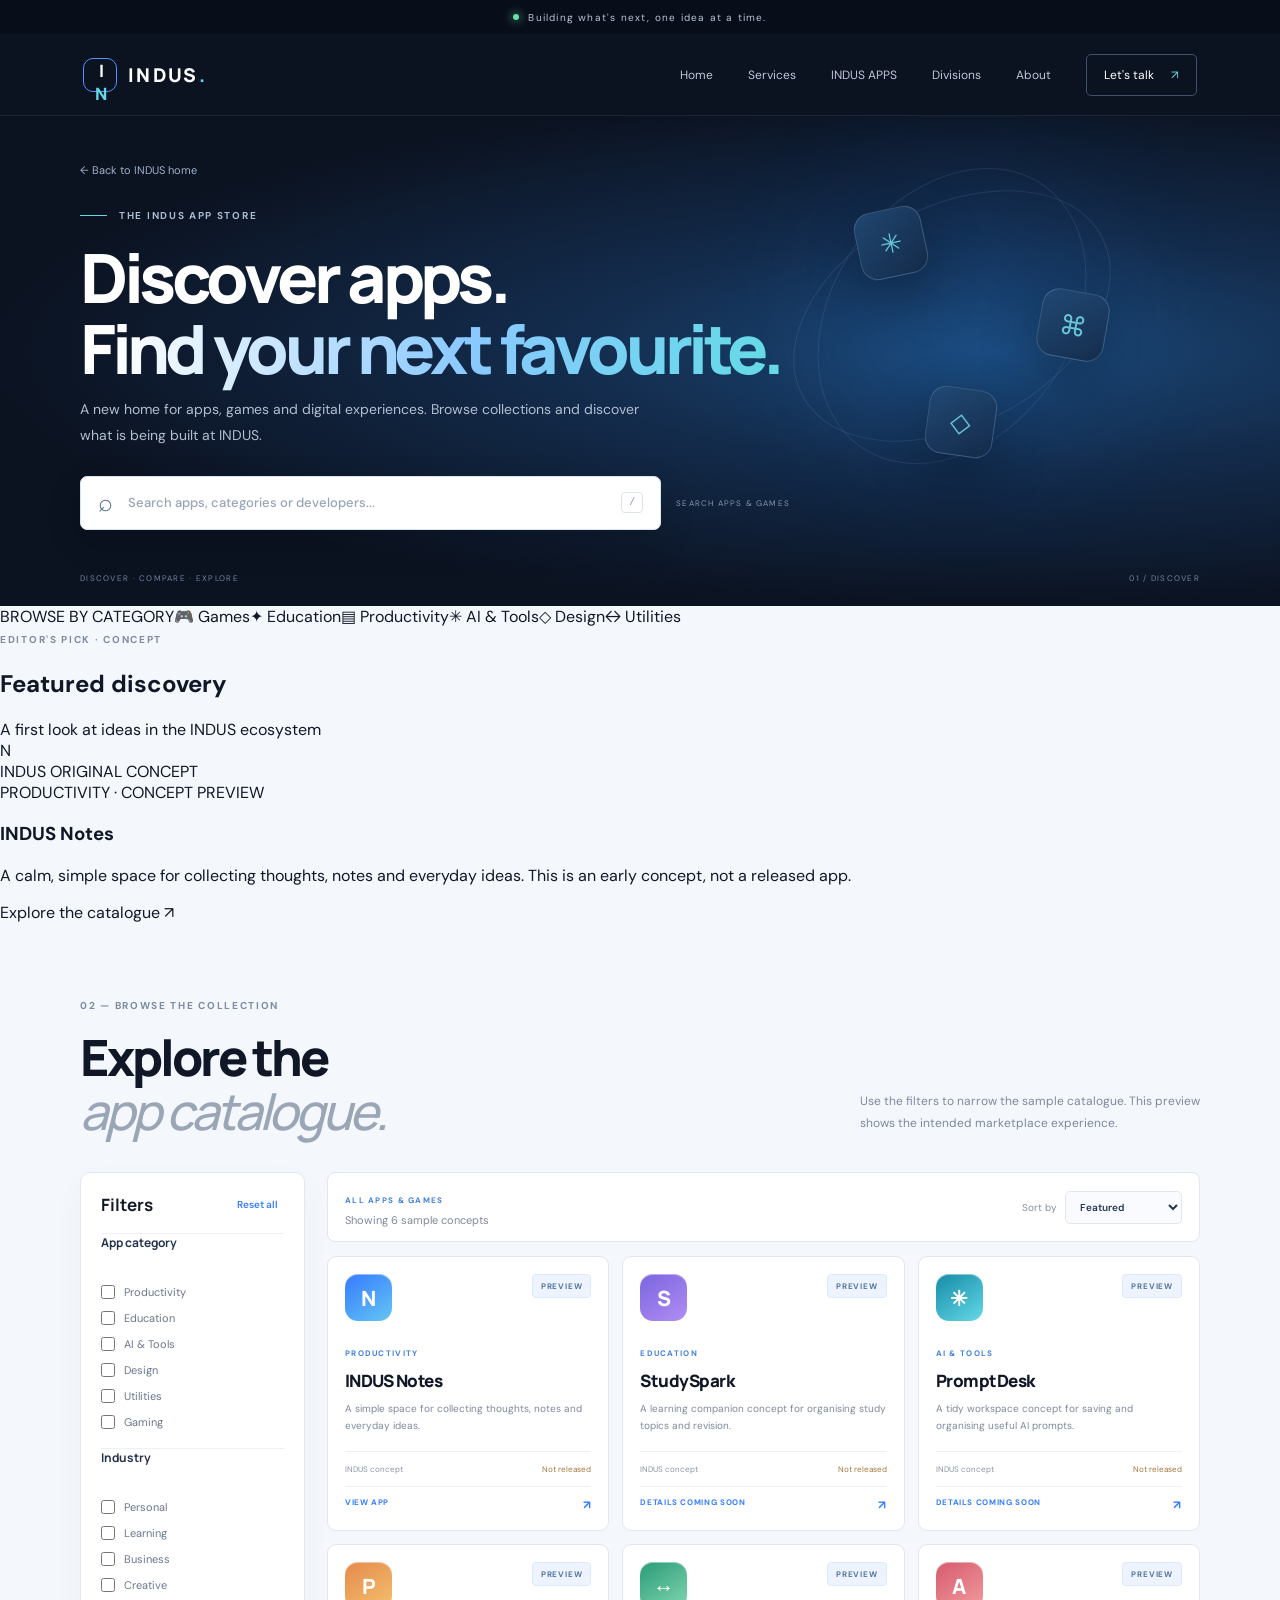
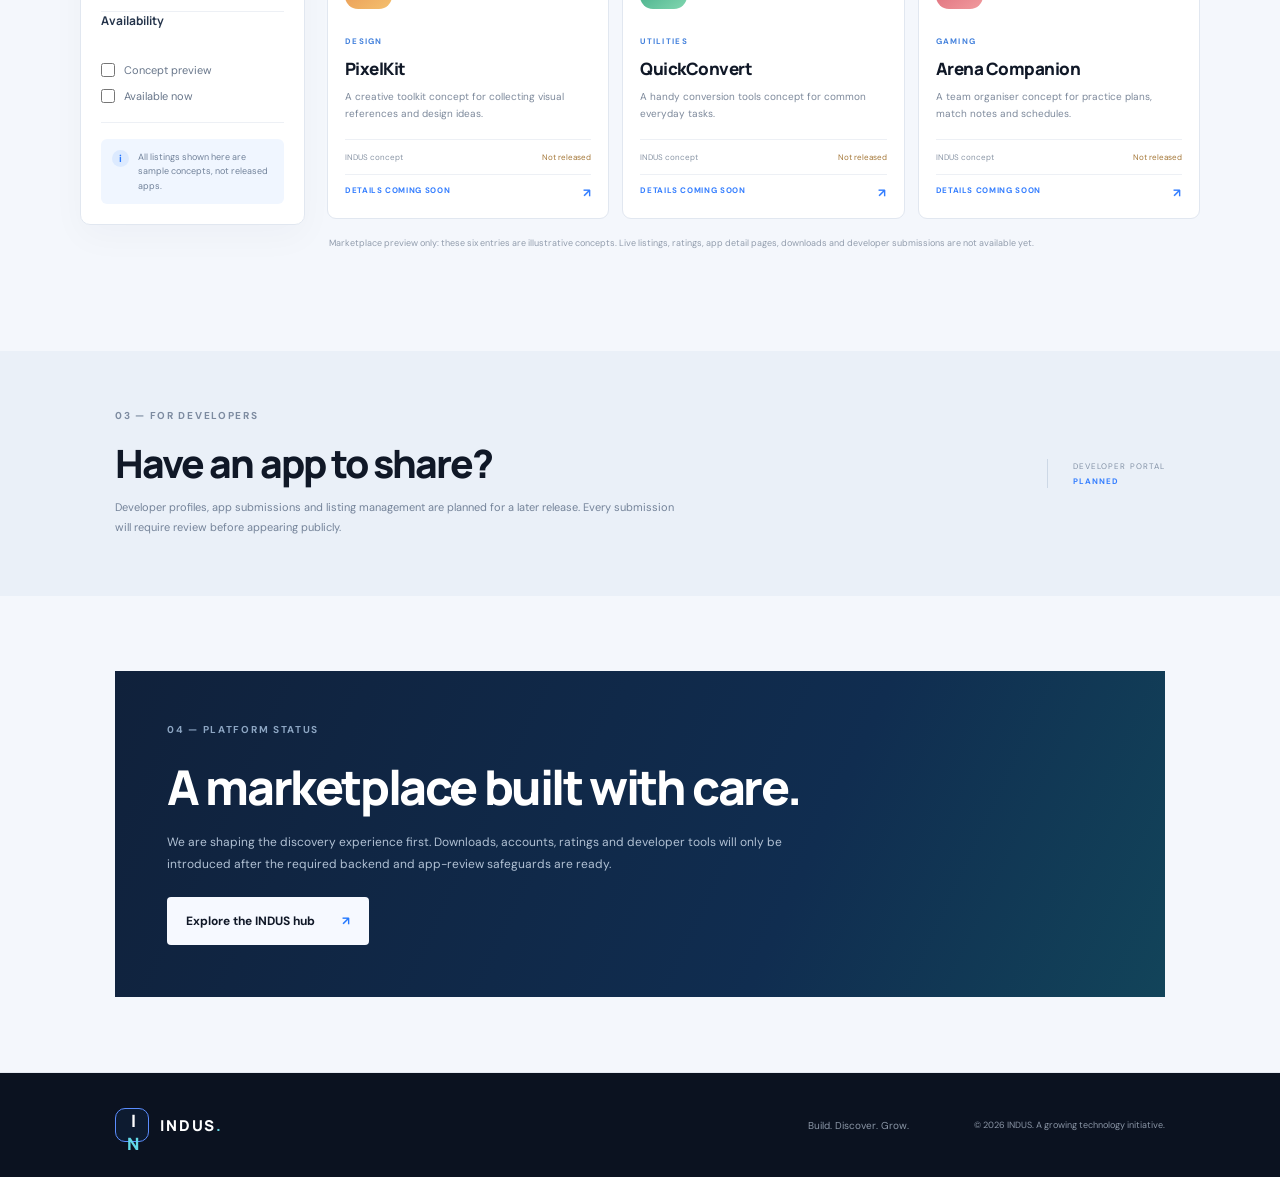
==== commit fe0ba87b: "Upgrade INDUS APPS into app-store style discovery" ====
--- a/indus-apps.html
+++ b/indus-apps.html
@@ -4,28 +4,28 @@
 <meta name="description" content="Discover useful apps and digital experiences in the INDUS APPS marketplace preview."><title>INDUS APPS — Discover useful apps</title>
 <link rel="preconnect" href="https://fonts.googleapis.com"><link rel="preconnect" href="https://fonts.gstatic.com" crossorigin>
 <link href="https://fonts.googleapis.com/css2?family=DM+Sans:wght@400;500;600;700&family=Manrope:wght@400;500;600;700;800&display=swap" rel="stylesheet">
-<link rel="stylesheet" href="styles.css"><link rel="stylesheet" href="apps.css?v=20261117-marketplace1"><script src="script.js?v=20261117-marketplace1" defer></script>
+<link rel="stylesheet" href="styles.css"><link rel="stylesheet" href="apps.css?v=20261118-store1"><script src="script.js?v=20261118-store1" defer></script>
 </head><body class="apps-page">
 <div class="announcement"><span class="status-dot"></span> Building what's next, one idea at a time.</div>
 <header class="site-header"><a class="brand" href="index.html" aria-label="INDUS home"><span class="brand-mark">I<span>N</span></span><span class="brand-name">INDUS<span class="brand-period">.</span></span></a>
 <button class="menu-toggle" aria-label="Open navigation" aria-expanded="false" aria-controls="primary-nav"><span></span><span></span></button>
 <nav id="primary-nav" class="primary-nav" aria-label="Main navigation"><a href="index.html">Home</a><a href="services.html">Services</a><a href="indus-apps.html" aria-current="page">INDUS APPS</a><a href="index.html#divisions">Divisions</a><a href="index.html#about">About</a><a class="nav-cta" href="index.html#contact">Let's talk <span>↗</span></a></nav></header>
 <main>
-<section class="market-hero"><div class="market-hero-inner"><a class="back-link" href="index.html">← Back to INDUS home</a><div class="eyebrow"><span class="eyebrow-line"></span> INDUS APPS / APP MARKETPLACE</div>
-<h1>Find the right app.<br><span class="gradient-text">Make it useful.</span></h1><p>Explore a growing collection of digital experiences, tools and ideas. Search by name or narrow your discovery with filters.</p>
-<div class="market-search-wrap"><label class="market-search"><span aria-hidden="true">⌕</span><input id="app-search" type="search" placeholder="Search apps, categories or developers..." autocomplete="off" aria-label="Search apps"><kbd>/</kbd></label><span class="search-hint">SEARCH THE COLLECTION</span></div>
-<div class="market-hero-foot"><span>DISCOVER · COMPARE · EXPLORE</span><span>01 / THE MARKETPLACE</span></div></div>
+<section class="market-hero"><div class="market-hero-inner"><a class="back-link" href="index.html">← Back to INDUS home</a><div class="eyebrow"><span class="eyebrow-line"></span> THE INDUS APP STORE</div>
+<h1>Discover apps.<br><span class="gradient-text">Find your next favourite.</span></h1><p>A new home for apps, games and digital experiences. Browse collections and discover what is being built at INDUS.</p>
+<div class="market-search-wrap"><label class="market-search"><span aria-hidden="true">⌕</span><input id="app-search" type="search" placeholder="Search apps, categories or developers..." autocomplete="off" aria-label="Search apps"><kbd>/</kbd></label><span class="search-hint">SEARCH APPS & GAMES</span></div>
+<div class="market-hero-foot"><span>DISCOVER · COMPARE · EXPLORE</span><span>01 / DISCOVER</span></div></div>
 <div class="hero-decoration" aria-hidden="true"><div class="hero-orbit"></div><div class="hero-orbit orbit-small"></div><div class="hero-glow"></div><div class="hero-tile tile-one">✳</div><div class="hero-tile tile-two">⌘</div><div class="hero-tile tile-three">◇</div></div></section>
-<section class="market-section"><div class="market-heading"><div><div class="section-kicker">02 — BROWSE THE COLLECTION</div><h2>Explore apps<br><em>your way.</em></h2></div><p>Use the filters to narrow the sample catalogue. This preview shows the intended marketplace experience.</p></div>
+<section class="store-shortcuts"><div class="store-shortcuts-inner"><span class="shortcut-label">BROWSE BY CATEGORY</span><a href="#app-grid" data-category-shortcut="gaming">🎮 Games</a><a href="#app-grid" data-category-shortcut="education">✦ Education</a><a href="#app-grid" data-category-shortcut="productivity">▤ Productivity</a><a href="#app-grid" data-category-shortcut="ai">✳ AI &amp; Tools</a><a href="#app-grid" data-category-shortcut="design">◇ Design</a><a href="#app-grid" data-category-shortcut="utilities">↔ Utilities</a></div></section><section class="featured-shelf"><div class="featured-shelf-inner"><div class="shelf-heading"><div><span class="section-kicker">EDITOR'S PICK · CONCEPT</span><h2>Featured discovery</h2></div><span class="shelf-note">A first look at ideas in the INDUS ecosystem</span></div><article class="featured-feature"><div class="featured-art"><div class="featured-orbit"></div><div class="featured-app-icon">N</div><span class="featured-float">INDUS ORIGINAL CONCEPT</span></div><div class="featured-copy"><span class="featured-kicker">PRODUCTIVITY · CONCEPT PREVIEW</span><h3>INDUS Notes</h3><p>A calm, simple space for collecting thoughts, notes and everyday ideas. This is an early concept, not a released app.</p><a href="#app-grid" data-featured-jump>Explore the catalogue ↗</a></div></article></div></section><section class="market-section"><div class="market-heading"><div><div class="section-kicker">02 — BROWSE THE COLLECTION</div><h2>Explore the<br><em>app catalogue.</em></h2></div><p>Use the filters to narrow the sample catalogue. This preview shows the intended marketplace experience.</p></div>
 <div class="market-layout"><aside class="filter-panel" aria-label="App filters"><div class="filter-panel-head"><h2>Filters</h2><button id="reset-filters" type="button">Reset all</button></div>
 <fieldset class="filter-group"><legend>App category</legend>
 <label><input type="checkbox" class="app-filter" data-filter-type="category" value="productivity"><span>Productivity</span></label><label><input type="checkbox" class="app-filter" data-filter-type="category" value="education"><span>Education</span></label><label><input type="checkbox" class="app-filter" data-filter-type="category" value="ai"><span>AI &amp; Tools</span></label><label><input type="checkbox" class="app-filter" data-filter-type="category" value="design"><span>Design</span></label><label><input type="checkbox" class="app-filter" data-filter-type="category" value="utilities"><span>Utilities</span></label><label><input type="checkbox" class="app-filter" data-filter-type="category" value="gaming"><span>Gaming</span></label></fieldset>
 <fieldset class="filter-group"><legend>Industry</legend><label><input type="checkbox" class="app-filter" data-filter-type="industry" value="personal"><span>Personal</span></label><label><input type="checkbox" class="app-filter" data-filter-type="industry" value="learning"><span>Learning</span></label><label><input type="checkbox" class="app-filter" data-filter-type="industry" value="business"><span>Business</span></label><label><input type="checkbox" class="app-filter" data-filter-type="industry" value="creative"><span>Creative</span></label></fieldset>
 <fieldset class="filter-group"><legend>Availability</legend><label><input type="checkbox" class="app-filter" data-filter-type="availability" value="preview"><span>Concept preview</span></label><label><input type="checkbox" class="app-filter" data-filter-type="availability" value="available"><span>Available now</span></label></fieldset>
 <div class="filter-note"><span>i</span><p>All listings shown here are sample concepts, not released apps.</p></div></aside>
-<div class="catalog-main"><div class="catalog-toolbar"><div><span class="catalog-label">APP DIRECTORY</span><p id="results-count" aria-live="polite">Showing 6 sample concepts</p></div><label class="sort-control">Sort by <select id="app-sort" aria-label="Sort apps"><option value="featured">Featured</option><option value="az">Name: A to Z</option><option value="za">Name: Z to A</option></select></label></div>
+<div class="catalog-main"><div class="catalog-toolbar"><div><span class="catalog-label">ALL APPS &amp; GAMES</span><p id="results-count" aria-live="polite">Showing 6 sample concepts</p></div><label class="sort-control">Sort by <select id="app-sort" aria-label="Sort apps"><option value="featured">Featured</option><option value="az">Name: A to Z</option><option value="za">Name: Z to A</option></select></label></div>
 <div class="app-grid" id="app-grid">
-<article class="app-card" data-name="INDUS Notes" data-category="productivity" data-industry="personal" data-availability="preview" data-search="indus notes writing productivity organise ideas personal"><div class="app-card-top"><div class="app-icon icon-blue">N</div><span class="preview-tag">PREVIEW</span></div><div class="app-card-body"><span class="app-category">PRODUCTIVITY</span><h3>INDUS Notes</h3><p>A simple space for collecting thoughts, notes and everyday ideas.</p></div><div class="app-card-foot"><span class="developer-name">INDUS concept</span><span class="app-status">Not released</span></div><div class="card-action">DETAILS COMING SOON <span>↗</span></div></article>
+<article class="app-card" data-name="INDUS Notes" data-category="productivity" data-industry="personal" data-availability="preview" data-search="indus notes writing productivity organise ideas personal"><div class="app-card-top"><div class="app-icon icon-blue">N</div><span class="preview-tag">PREVIEW</span></div><div class="app-card-body"><span class="app-category">PRODUCTIVITY</span><h3>INDUS Notes</h3><p>A simple space for collecting thoughts, notes and everyday ideas.</p></div><div class="app-card-foot"><span class="developer-name">INDUS concept</span><span class="app-status">Not released</span></div><div class="card-action">VIEW APP <span>↗</span></div></article>
 <article class="app-card" data-name="StudySpark" data-category="education" data-industry="learning" data-availability="preview" data-search="studyspark education learning study planner student revision"><div class="app-card-top"><div class="app-icon icon-violet">S</div><span class="preview-tag">PREVIEW</span></div><div class="app-card-body"><span class="app-category">EDUCATION</span><h3>StudySpark</h3><p>A learning companion concept for organising study topics and revision.</p></div><div class="app-card-foot"><span class="developer-name">INDUS concept</span><span class="app-status">Not released</span></div><div class="card-action">DETAILS COMING SOON <span>↗</span></div></article>
 <article class="app-card" data-name="PromptDesk" data-category="ai" data-industry="business" data-availability="preview" data-search="promptdesk ai prompts writing assistant ideas business"><div class="app-card-top"><div class="app-icon icon-cyan">✳</div><span class="preview-tag">PREVIEW</span></div><div class="app-card-body"><span class="app-category">AI &amp; TOOLS</span><h3>PromptDesk</h3><p>A tidy workspace concept for saving and organising useful AI prompts.</p></div><div class="app-card-foot"><span class="developer-name">INDUS concept</span><span class="app-status">Not released</span></div><div class="card-action">DETAILS COMING SOON <span>↗</span></div></article>
 <article class="app-card" data-name="PixelKit" data-category="design" data-industry="creative" data-availability="preview" data-search="pixelkit design creative assets colors inspiration"><div class="app-card-top"><div class="app-icon icon-orange">P</div><span class="preview-tag">PREVIEW</span></div><div class="app-card-body"><span class="app-category">DESIGN</span><h3>PixelKit</h3><p>A creative toolkit concept for collecting visual references and design ideas.</p></div><div class="app-card-foot"><span class="developer-name">INDUS concept</span><span class="app-status">Not released</span></div><div class="card-action">DETAILS COMING SOON <span>↗</span></div></article>
@@ -35,5 +35,5 @@
 <p class="catalog-disclaimer">Marketplace preview only: these six entries are illustrative concepts. Live listings, ratings, app detail pages, downloads and developer submissions are not available yet.</p></div></div></section>
 <section class="developer-strip"><div class="section-wrap developer-strip-inner"><div><div class="section-kicker">03 — FOR DEVELOPERS</div><h2>Have an app to share?</h2><p>Developer profiles, app submissions and listing management are planned for a later release. Every submission will require review before appearing publicly.</p></div><span class="developer-coming">DEVELOPER PORTAL<br><b>PLANNED</b></span></div></section>
 <section class="apps-status section-wrap"><div class="apps-status-card"><div class="section-kicker">04 — PLATFORM STATUS</div><h2>A marketplace built with care.</h2><p>We are shaping the discovery experience first. Downloads, accounts, ratings and developer tools will only be introduced after the required backend and app-review safeguards are ready.</p><a class="button button-light" href="index.html">Explore the INDUS hub <span>↗</span></a></div></section>
-</main><footer class="site-footer section-wrap"><a class="brand footer-brand" href="index.html"><span class="brand-mark">I<span>N</span></span><span class="brand-name">INDUS<span class="brand-period">.</span></span></a><p>Build. Discover. Grow.</p><span>© <span id="year"></span> INDUS. A growing technology initiative.</span></footer>
+<div class="app-detail-modal" id="app-detail-modal" hidden role="dialog" aria-modal="true" aria-labelledby="detail-title"><div class="detail-backdrop" data-close-detail></div><div class="detail-panel"><button class="detail-close" type="button" aria-label="Close app details" data-close-detail>×</button><div class="detail-icon" id="detail-icon">A</div><span class="featured-kicker" id="detail-category">CONCEPT PREVIEW</span><h2 id="detail-title">App name</h2><p id="detail-description"></p><div class="detail-facts"><span>STATUS <b>Concept preview</b></span><span>DOWNLOAD <b>Not available</b></span></div><p class="detail-notice">This listing is an illustrative concept. It is not a released app and has no download file yet.</p></div></div></main><footer class="site-footer section-wrap"><a class="brand footer-brand" href="index.html"><span class="brand-mark">I<span>N</span></span><span class="brand-name">INDUS<span class="brand-period">.</span></span></a><p>Build. Discover. Grow.</p><span>© <span id="year"></span> INDUS. A growing technology initiative.</span></footer>
 </body></html>
--- a/apps.css
+++ b/apps.css
@@ -1,46 +1,4 @@
-.apps-page{background:#f5f7fb}.apps-hero{min-height:590px;background:radial-gradient(ellipse at 78% 42%,#1a3c6a 0,#111f37 30%,#0b1220 68%);color:#fff;position:relative;display:grid;grid-template-columns:1fr 1fr;align-items:center;padding:65px max(9vw,24px) 95px;overflow:hidden}.apps-hero-copy{position:relative;z-index:2;max-width:570px}.back-link{display:inline-block;color:#9eb2cc;font-size:11px;margin-bottom:42px}.back-link:hover{color:#70d8e7}.apps-hero h1{font:800 clamp(50px,6.5vw,78px)/1.02 Manrope,sans-serif;letter-spacing:-.065em;margin:25px 0}.apps-hero-copy>p{max-width:475px;color:#b2bfd1;font-size:15px;line-height:1.85;margin:0 0 30px}.apps-hero-art{height:410px;position:relative;display:grid;place-items:center}.apps-glow{position:absolute;width:290px;height:290px;border-radius:50%;background:#1e75d8;filter:blur(95px);opacity:.25}.apps-orbit{position:absolute;border:1px solid #8cb4e42b;border-radius:50%;transform:rotate(-25deg)}.apps-orbit.orbit-one{width:370px;height:250px}.apps-orbit.orbit-two{width:280px;height:370px;transform:rotate(55deg)}.apps-window{width:min(330px,82%);padding:20px 22px 25px;border:1px solid #a7c9ef45;border-radius:18px;background:linear-gradient(145deg,#1c385b,#101d31);box-shadow:0 25px 80px #0008;transform:rotate(-5deg)}.apps-window-top{display:flex;align-items:center;gap:6px;border-bottom:1px solid #ffffff20;padding-bottom:16px}.apps-window-top span{width:6px;height:6px;border-radius:50%;background:#72d8e5}.apps-window-top span:nth-child(2){background:#83a9d6}.apps-window-top span:nth-child(3){background:#b1c6df}.apps-window-top b{margin-left:auto;color:#91a9c6;font-size:7px;letter-spacing:.16em}.apps-window-title{font:700 19px Manrope;color:#f5f8ff;margin:24px 0}.apps-window-grid{display:grid;grid-template-columns:repeat(4,1fr);gap:10px}.apps-window-grid i{height:48px;border-radius:12px;background:#ffffff12;border:1px solid #ffffff16;display:grid;place-items:center;color:#76d9e7;font-style:normal;font-size:21px}.apps-window-lines{display:grid;gap:8px;margin-top:22px}.apps-window-lines b{height:5px;border-radius:8px;background:#ffffff20}.apps-window-lines b:nth-child(2){width:75%}.apps-window-lines b:nth-child(3){width:48%}.apps-spark{position:absolute;font-style:normal;color:#6bd8e7;font-size:28px}.spark-one{top:48px;right:15%}.spark-two{bottom:58px;left:13%;color:#8bbcff}.apps-hero-foot{position:absolute;bottom:27px;left:max(9vw,24px);right:max(9vw,24px);display:flex;justify-content:space-between;color:#71849f;font-size:8px;letter-spacing:.16em}.apps-intro{padding-top:110px;padding-bottom:85px;display:grid;grid-template-columns:.7fr 2fr;border-bottom:1px solid #e5e9f0}.apps-intro-copy{display:grid;grid-template-columns:1fr 1fr;gap:55px}.apps-intro h2,.apps-principles h2{font:800 clamp(38px,4.5vw,58px)/1.12 Manrope;letter-spacing:-.06em;margin:0}.apps-intro h2 em,.apps-principles h2 em{color:#9aa5b5;font-weight:500}.apps-intro-copy>p{font-size:14px;line-height:1.9;color:#7d899b;margin:0}.apps-pillars{display:grid;grid-template-columns:repeat(3,1fr);gap:28px;padding-top:55px;padding-bottom:115px}.apps-pillar{padding:30px 25px;border:1px solid #e3e8f0;background:#fff;min-height:280px}.apps-pillar>span{font-size:9px;letter-spacing:.16em;color:#8492a6}.pillar-icon{width:52px;height:52px;border-radius:14px;background:#e7effb;color:#347eff;display:grid;place-items:center;font-size:24px;margin:28px 0 20px}.apps-pillar h3{font:700 21px Manrope;margin:0 0 10px}.apps-pillar p{font-size:12px;line-height:1.8;color:#78869a;margin:0}.apps-principles{background:#0c1728;color:white}.apps-principles-inner{padding-top:100px;padding-bottom:100px;display:grid;grid-template-columns:1fr 1fr;gap:70px}.apps-principles .section-kicker{color:#8395ae;margin-bottom:27px}.apps-principle-list article{display:grid;grid-template-columns:48px 1fr;gap:18px;padding:21px 0;border-bottom:1px solid #ffffff20}.apps-principle-list article:first-child{padding-top:0}.apps-principle-list article>span{color:#65d9e8;font-size:11px}.apps-principle-list h3{font:700 17px Manrope;margin:0 0 6px}.apps-principle-list p{font-size:12px;line-height:1.7;color:#9aaac0;margin:0}.apps-status{padding-top:100px;padding-bottom:100px}.apps-status-card{padding:65px;background:linear-gradient(115deg,#10213b,#102d50 65%,#12445a);color:white}.apps-status-card .section-kicker{color:#8da6c3}.apps-status-card h2{font:800 clamp(36px,5vw,54px) Manrope;letter-spacing:-.05em;margin:22px 0 14px}.apps-status-card p{font-size:13px;line-height:1.85;color:#b1c1d4;max-width:600px;margin:0 0 25px}.apps-status-card .button-light{background:#f6f9ff;color:#101827}.apps-status-card .button-light span{color:#267aff}
-@media(max-width:850px){.apps-hero{padding-left:6vw;padding-right:6vw}.apps-hero-art{transform:scale(.9)}.apps-intro{grid-template-columns:.45fr 1.55fr}.apps-intro-copy{gap:28px}.apps-principles-inner{gap:35px}}
-@media(max-width:680px){.apps-hero{display:block;min-height:auto;padding:35px 7vw 80px}.back-link{margin-bottom:35px}.apps-hero h1{font-size:clamp(46px,12vw,64px)}.apps-hero-copy>p{font-size:14px}.apps-hero-art{height:285px;margin:15px -20px 0;transform:none}.apps-orbit.orbit-one{width:280px;height:190px}.apps-orbit.orbit-two{width:220px;height:290px}.apps-window{width:270px}.apps-hero-foot{left:7vw;right:7vw;font-size:7px}.apps-intro{display:block;padding-top:75px;padding-bottom:65px}.apps-intro-copy{display:block}.apps-intro h2{margin:30px 0 20px}.apps-pillars{grid-template-columns:1fr;padding-top:30px;padding-bottom:75px;gap:14px}.apps-pillar{min-height:0;padding:25px}.pillar-icon{margin:20px 0 15px}.apps-principles-inner{display:block;padding-top:75px;padding-bottom:75px}.apps-principles h2{margin-bottom:38px}.apps-status{padding-top:65px;padding-bottom:65px}.apps-status-card{padding:35px 25px}.apps-status-card h2{font-size:37px}.apps-status-card p{font-size:12px}}
-
-
-/* INDUS APPS marketplace preview */
-.catalog-section{padding-top:105px;padding-bottom:110px}
-.catalog-heading{display:flex;align-items:flex-end;justify-content:space-between;gap:35px;margin-bottom:45px}
-.catalog-heading h2{font:800 clamp(38px,4.5vw,58px)/1.1 Manrope,sans-serif;letter-spacing:-.06em;margin:22px 0 0}
-.catalog-heading h2 em{color:#9aa5b5;font-weight:500}
-.catalog-heading>p{max-width:340px;color:#7d899b;font-size:13px;line-height:1.85;margin:0 0 5px}
-.catalog-toolbar{padding:20px;background:#fff;border:1px solid #e5e9f0;border-radius:10px;box-shadow:0 12px 35px #172b4608}
-.catalog-search{height:52px;display:flex;align-items:center;gap:13px;padding:0 15px;border:1px solid #e3e8f0;border-radius:6px;background:#f8faff;color:#64809f}
-.catalog-search>span{font-size:25px}.catalog-search input{width:100%;border:0;outline:0;background:transparent;color:#17243a;font:500 13px "DM Sans",sans-serif}
-.catalog-search input::placeholder{color:#9aa5b5}.catalog-search kbd{padding:4px 7px;border:1px solid #dce3ed;border-radius:4px;font-size:10px;color:#8b97a8}
-.category-filters{display:flex;gap:8px;flex-wrap:wrap;margin-top:17px}
-.filter-chip{border:1px solid #e1e7f0;background:#fff;color:#66758a;padding:9px 13px;border-radius:30px;font:600 11px "DM Sans",sans-serif;cursor:pointer;transition:.2s}
-.filter-chip:hover{border-color:#8eb5f1;color:#276ee0}.filter-chip.is-active{background:#10233d;border-color:#10233d;color:#fff}
-.filter-chip span{margin-left:5px;color:#91b8ff}
-.catalog-meta{display:flex;justify-content:space-between;gap:15px;margin:24px 2px 15px;color:#8793a4;font-size:9px;letter-spacing:.12em}
-.app-grid{display:grid;grid-template-columns:repeat(3,minmax(0,1fr));gap:16px}
-.app-card{min-height:260px;padding:22px;background:#fff;border:1px solid #e5e9f0;border-radius:9px;display:flex;flex-direction:column;transition:transform .2s,box-shadow .2s,border-color .2s}
-.app-card:hover{transform:translateY(-4px);border-color:#c9d8ed;box-shadow:0 16px 35px #172b4610}
-.app-card[hidden]{display:none}
-.app-card-top{display:flex;align-items:flex-start;justify-content:space-between}
-.app-icon{width:52px;height:52px;border-radius:15px;display:grid;place-items:center;font:800 22px Manrope;color:#fff;box-shadow:inset 0 1px #ffffff70}
-.icon-blue{background:linear-gradient(145deg,#367bff,#64c5f3)}.icon-violet{background:linear-gradient(145deg,#7965df,#b28df4)}.icon-cyan{background:linear-gradient(145deg,#158ba6,#65d9e8)}.icon-orange{background:linear-gradient(145deg,#e58a4c,#f4c06e)}.icon-green{background:linear-gradient(145deg,#299b78,#82d7b0)}.icon-red{background:linear-gradient(145deg,#d65b6d,#f19b9e)}
-.preview-tag{font-size:9px;font-weight:700;letter-spacing:.05em;color:#52759f;background:#edf4ff;border:1px solid #dce9fb;padding:7px 9px;border-radius:4px}
-.app-card-body{padding:23px 0 20px;flex:1}
-.app-category{font-size:8px;letter-spacing:.16em;font-weight:700;color:#4280dc}
-.app-card h3{font:800 20px Manrope,sans-serif;letter-spacing:-.03em;margin:9px 0}
-.app-card-body p{font-size:12px;line-height:1.75;color:#7d899b;margin:0;max-width:280px}
-.app-card-foot{display:flex;justify-content:space-between;align-items:center;gap:10px;border-top:1px solid #edf0f5;padding-top:14px;font-size:9px;color:#8995a5}
-.app-status{color:#a47738}
-.empty-state{padding:55px 20px;text-align:center;border:1px dashed #cbd5e3;border-radius:9px;color:#77869b}
-.empty-state>span{font-size:32px;color:#4385ee}.empty-state h3{font:700 20px Manrope;color:#17243a;margin:10px 0}.empty-state p{font-size:12px}
-.reset-filters{border:0;background:#10233d;color:white;padding:11px 16px;border-radius:5px;font-weight:600;font-size:11px;cursor:pointer}
-.catalog-disclaimer{font-size:10px;line-height:1.7;color:#929dad;margin:20px 2px 0}
-.developer-strip{background:#eaf0f8}
-.developer-strip-inner{padding-top:65px;padding-bottom:65px;display:flex;align-items:center;justify-content:space-between;gap:25px}
-.developer-strip h2{font:800 clamp(28px,4vw,42px) Manrope;letter-spacing:-.05em;margin:15px 0 8px}
-.developer-strip p{max-width:560px;color:#748399;font-size:12px;line-height:1.8;margin:0}
-.developer-coming{border-left:1px solid #cdd8e6;padding-left:25px;color:#8392a6;font-size:9px;line-height:1.8;letter-spacing:.13em;white-space:nowrap}
-.developer-coming b{color:#347eff}
-@media(max-width:850px){.app-grid{grid-template-columns:repeat(2,minmax(0,1fr))}.catalog-heading{gap:25px}}
-@media(max-width:600px){.catalog-section{padding-top:70px;padding-bottom:75px}.catalog-heading{display:block;margin-bottom:28px}.catalog-heading h2{margin:22px 0 16px}.catalog-heading>p{font-size:12px}.catalog-toolbar{padding:13px}.catalog-search{height:48px}.category-filters{gap:7px}.filter-chip{padding:8px 10px;font-size:10px}.catalog-meta{font-size:8px}.app-grid{grid-template-columns:1fr;gap:12px}.app-card{min-height:235px;padding:19px}.developer-strip-inner{padding-top:48px;padding-bottom:48px;display:block}.developer-coming{display:block;margin-top:25px;padding:12px 0 0;border-left:0;border-top:1px solid #cdd8e6}}
+.apps-page{background:#f4f7fc;color:#101827}.market-hero{min-height:420px;position:relative;overflow:hidden;background:radial-gradient(ellipse at 78% 48%,#1b4776 0,#132b4b 32%,#0b1220 72%);color:#fff}.market-hero-inner{position:relative;z-index:2;max-width:1180px;margin:auto;padding:42px 30px 76px}.back-link{display:inline-block;color:#9eb2cc;font-size:11px;margin-bottom:32px}.back-link:hover{color:#65d9e8}.market-hero .eyebrow{color:#a9bbd2}.market-hero h1{font:800 clamp(42px,6vw,68px)/1.04 Manrope,sans-serif;letter-spacing:-.065em;margin:20px 0 14px}.market-hero p{max-width:590px;color:#b2bfd1;font-size:14px;line-height:1.8;margin:0}.market-search-wrap{display:flex;align-items:center;gap:15px;margin-top:28px;max-width:710px}.market-search{height:54px;display:flex;align-items:center;gap:13px;padding:0 17px;background:#fff;border:1px solid #d9e4f3;border-radius:7px;color:#59728f;flex:1;box-shadow:0 12px 35px #0002}.market-search>span{font-size:25px}.market-search input{width:100%;border:0;outline:0;background:transparent;color:#17243a;font:500 13px "DM Sans",sans-serif}.market-search input::placeholder{color:#97a4b6}.market-search kbd{padding:4px 7px;border:1px solid #dce3ed;border-radius:4px;font-size:10px;color:#8b97a8}.search-hint{font-size:8px;letter-spacing:.15em;color:#8197b4;white-space:nowrap}.market-hero-foot{position:absolute;bottom:23px;left:30px;right:30px;display:flex;justify-content:space-between;color:#71849f;font-size:8px;letter-spacing:.16em}.hero-decoration{position:absolute;right:10%;top:25px;width:390px;height:350px;opacity:.85}.hero-orbit{position:absolute;width:340px;height:220px;left:20px;top:65px;border:1px solid #8cb4e42b;border-radius:50%;transform:rotate(-28deg)}.hero-orbit.orbit-small{width:240px;height:320px;left:70px;top:15px;transform:rotate(35deg)}.hero-glow{position:absolute;width:230px;height:230px;left:90px;top:60px;border-radius:50%;background:#1e75d8;filter:blur(90px);opacity:.25}.hero-tile{position:absolute;width:68px;height:68px;border-radius:17px;display:grid;place-items:center;font-size:27px;color:#75ddeb;background:linear-gradient(145deg,#234c78,#142a48);border:1px solid #a7c9ef45;box-shadow:0 20px 55px #0005}.tile-one{left:95px;top:68px;transform:rotate(-12deg)}.tile-two{right:45px;top:150px;transform:rotate(10deg)}.tile-three{left:165px;bottom:35px;transform:rotate(8deg)}.market-section{max-width:1180px;margin:auto;padding:76px 30px 100px}.market-heading{display:flex;align-items:flex-end;justify-content:space-between;gap:35px;margin-bottom:34px}.market-heading h2{font:800 clamp(36px,4vw,50px)/1.08 Manrope;letter-spacing:-.06em;margin:18px 0 0}.market-heading h2 em{color:#9aa5b5;font-weight:500}.market-heading>p{max-width:340px;color:#7d899b;font-size:12px;line-height:1.85;margin:0 0 4px}.market-layout{display:grid;grid-template-columns:225px minmax(0,1fr);gap:22px;align-items:start}.filter-panel{background:#fff;border:1px solid #e1e7f0;border-radius:10px;padding:20px;box-shadow:0 12px 35px #172b4608;position:sticky;top:100px}.filter-panel-head{display:flex;align-items:center;justify-content:space-between;padding-bottom:17px;border-bottom:1px solid #edf0f5}.filter-panel-head h2{font:700 17px Manrope;margin:0}.filter-panel-head button{border:0;background:none;color:#347eff;font:600 10px "DM Sans";cursor:pointer}.filter-group{border:0;padding:17px 0 13px;margin:0;border-bottom:1px solid #edf0f5}.filter-group legend{font:700 12px Manrope;color:#25344b;padding:0 0 11px}.filter-group label{display:flex;align-items:center;gap:9px;padding:6px 0;color:#69778b;font-size:11px;cursor:pointer}.filter-group input{width:14px;height:14px;margin:0;accent-color:#2878ff}.filter-note{display:flex;gap:9px;margin-top:16px;padding:11px;background:#f0f6ff;border-radius:6px}.filter-note>span{width:17px;height:17px;flex:0 0 17px;display:grid;place-items:center;border-radius:50%;background:#dceaff;color:#2878ff;font-size:10px;font-weight:700}.filter-note p{margin:0;color:#71829a;font-size:9px;line-height:1.6}.catalog-toolbar{display:flex;justify-content:space-between;align-items:center;gap:15px;padding:14px 17px;margin-bottom:14px;background:#fff;border:1px solid #e1e7f0;border-radius:8px}.catalog-label{font-size:8px;letter-spacing:.16em;font-weight:700;color:#4280dc}.catalog-toolbar p{margin:5px 0 0;color:#7d899b;font-size:11px}.sort-control{display:flex;align-items:center;gap:8px;color:#8290a3;font-size:10px}.sort-control select{padding:8px 25px 8px 10px;border:1px solid #e1e7f0;border-radius:5px;background:#f9fbff;color:#26364d;font:600 10px "DM Sans"}.app-grid{display:grid;grid-template-columns:repeat(3,minmax(0,1fr));gap:13px}.app-card{min-width:0;min-height:250px;padding:17px;background:#fff;border:1px solid #e1e7f0;border-radius:9px;display:flex;flex-direction:column;transition:transform .2s,box-shadow .2s,border-color .2s}.app-card:hover{transform:translateY(-3px);border-color:#b9d0ee;box-shadow:0 15px 32px #172b4610}.app-card[hidden]{display:none}.app-card-top{display:flex;align-items:flex-start;justify-content:space-between}.app-icon{width:47px;height:47px;border-radius:13px;display:grid;place-items:center;font:800 21px Manrope;color:#fff;box-shadow:inset 0 1px #ffffff70}.icon-blue{background:linear-gradient(145deg,#367bff,#64c5f3)}.icon-violet{background:linear-gradient(145deg,#7965df,#b28df4)}.icon-cyan{background:linear-gradient(145deg,#158ba6,#65d9e8)}.icon-orange{background:linear-gradient(145deg,#e58a4c,#f4c06e)}.icon-green{background:linear-gradient(145deg,#299b78,#82d7b0)}.icon-red{background:linear-gradient(145deg,#d65b6d,#f19b9e)}.preview-tag{font-size:8px;font-weight:700;letter-spacing:.1em;color:#52759f;background:#edf4ff;border:1px solid #dce9fb;padding:6px 8px;border-radius:4px}.app-card-body{padding:19px 0 17px;flex:1}.app-category{font-size:8px;letter-spacing:.16em;font-weight:700;color:#4280dc}.app-card h3{font:800 17px Manrope;letter-spacing:-.03em;margin:8px 0}.app-card-body p{font-size:10px;line-height:1.7;color:#7d899b;margin:0}.app-card-foot{display:flex;justify-content:space-between;align-items:center;gap:7px;border-top:1px solid #edf0f5;padding-top:12px;font-size:8px;color:#8995a5}.app-status{color:#a47738}.card-action{display:flex;justify-content:space-between;margin-top:12px;padding-top:10px;border-top:1px solid #edf0f5;color:#347eff;font-size:8px;font-weight:700;letter-spacing:.08em}.card-action span{font-size:12px}.empty-state{padding:55px 20px;text-align:center;border:1px dashed #cbd5e3;border-radius:9px;color:#77869b}.empty-state[hidden]{display:none}.empty-state>span{font-size:30px;color:#4385ee}.empty-state h3{font:700 19px Manrope;color:#17243a;margin:10px 0}.empty-state p{font-size:11px}.reset-empty{border:0;background:#10233d;color:white;padding:10px 15px;border-radius:5px;font-weight:600;font-size:10px;cursor:pointer}.catalog-disclaimer{font-size:9px;line-height:1.7;color:#929dad;margin:17px 2px 0}.developer-strip{background:#eaf0f8}.developer-strip-inner{padding-top:58px;padding-bottom:58px;display:flex;align-items:center;justify-content:space-between;gap:25px}.developer-strip h2{font:800 clamp(27px,4vw,39px) Manrope;letter-spacing:-.05em;margin:14px 0 8px}.developer-strip p{max-width:560px;color:#748399;font-size:11px;line-height:1.8;margin:0}.developer-coming{border-left:1px solid #cdd8e6;padding-left:25px;color:#8392a6;font-size:8px;line-height:1.8;letter-spacing:.13em;white-space:nowrap}.developer-coming b{color:#347eff}.apps-status{padding-top:75px;padding-bottom:75px}.apps-status-card{padding:52px;background:linear-gradient(115deg,#10213b,#102d50 65%,#12445a);color:white}.apps-status-card .section-kicker{color:#8da6c3}.apps-status-card h2{font:800 clamp(32px,4.5vw,48px) Manrope;letter-spacing:-.05em;margin:18px 0 12px}.apps-status-card p{font-size:12px;line-height:1.85;color:#b1c1d4;max-width:650px;margin:0 0 22px}.apps-status-card .button-light{background:#f6f9ff;color:#101827}.apps-status-card .button-light span{color:#267aff}.site-footer{padding-top:35px;padding-bottom:35px;display:flex;align-items:center;justify-content:space-between;gap:15px;background:#0b1220;color:#8795aa}.site-footer p{font-size:10px}.site-footer>span{font-size:9px}.footer-brand .brand-name{color:#fff}
+@media(max-width:950px){.hero-decoration{right:1%;opacity:.45}.market-layout{grid-template-columns:205px minmax(0,1fr)}.app-grid{grid-template-columns:repeat(2,minmax(0,1fr))}}
+@media(max-width:680px){.market-hero{min-height:390px}.market-hero-inner{padding:30px 7vw 75px}.market-hero h1{font-size:clamp(39px,10vw,56px)}.market-hero p{font-size:12px;max-width:95%}.market-search-wrap{display:block;margin-top:23px}.market-search{height:49px}.search-hint{display:block;margin:10px 3px 0;font-size:7px}.hero-decoration{right:-125px;top:55px;opacity:.23}.market-hero-foot{left:7vw;right:7vw;font-size:7px}.market-section{padding:60px 7vw 75px}.market-heading{display:block;margin-bottom:25px}.market-heading h2{font-size:38px}.market-heading>p{margin-top:15px;font-size:11px}.market-layout{display:block}.filter-panel{position:static;padding:15px;margin-bottom:14px}.filter-panel-head{padding-bottom:12px}.filter-group{padding:12px 0 8px}.filter-group label{display:inline-flex;margin-right:12px;padding:5px 0}.filter-note{margin-top:10px}.catalog-toolbar{align-items:flex-start;padding:12px}.sort-control{display:grid;gap:4px}.sort-control select{max-width:120px}.app-grid{grid-template-columns:1fr;gap:11px}.app-card{min-height:225px;padding:17px}.developer-strip-inner{padding-top:45px;padding-bottom:45px;display:block}.developer-coming{display:block;margin-top:22px;padding:12px 0 0;border-left:0;border-top:1px solid #cdd8e6}.apps-status{padding-top:55px;padding-bottom:55px}.apps-status-card{padding:32px 23px}.apps-status-card h2{font-size:34px}.site-footer{display:grid;grid-template-columns:1fr;gap:7px}.site-footer p{margin:0}}
+@media(prefers-reduced-motion:reduce){*,*::before,*::after{scroll-behavior:auto!important;transition:none!important}}
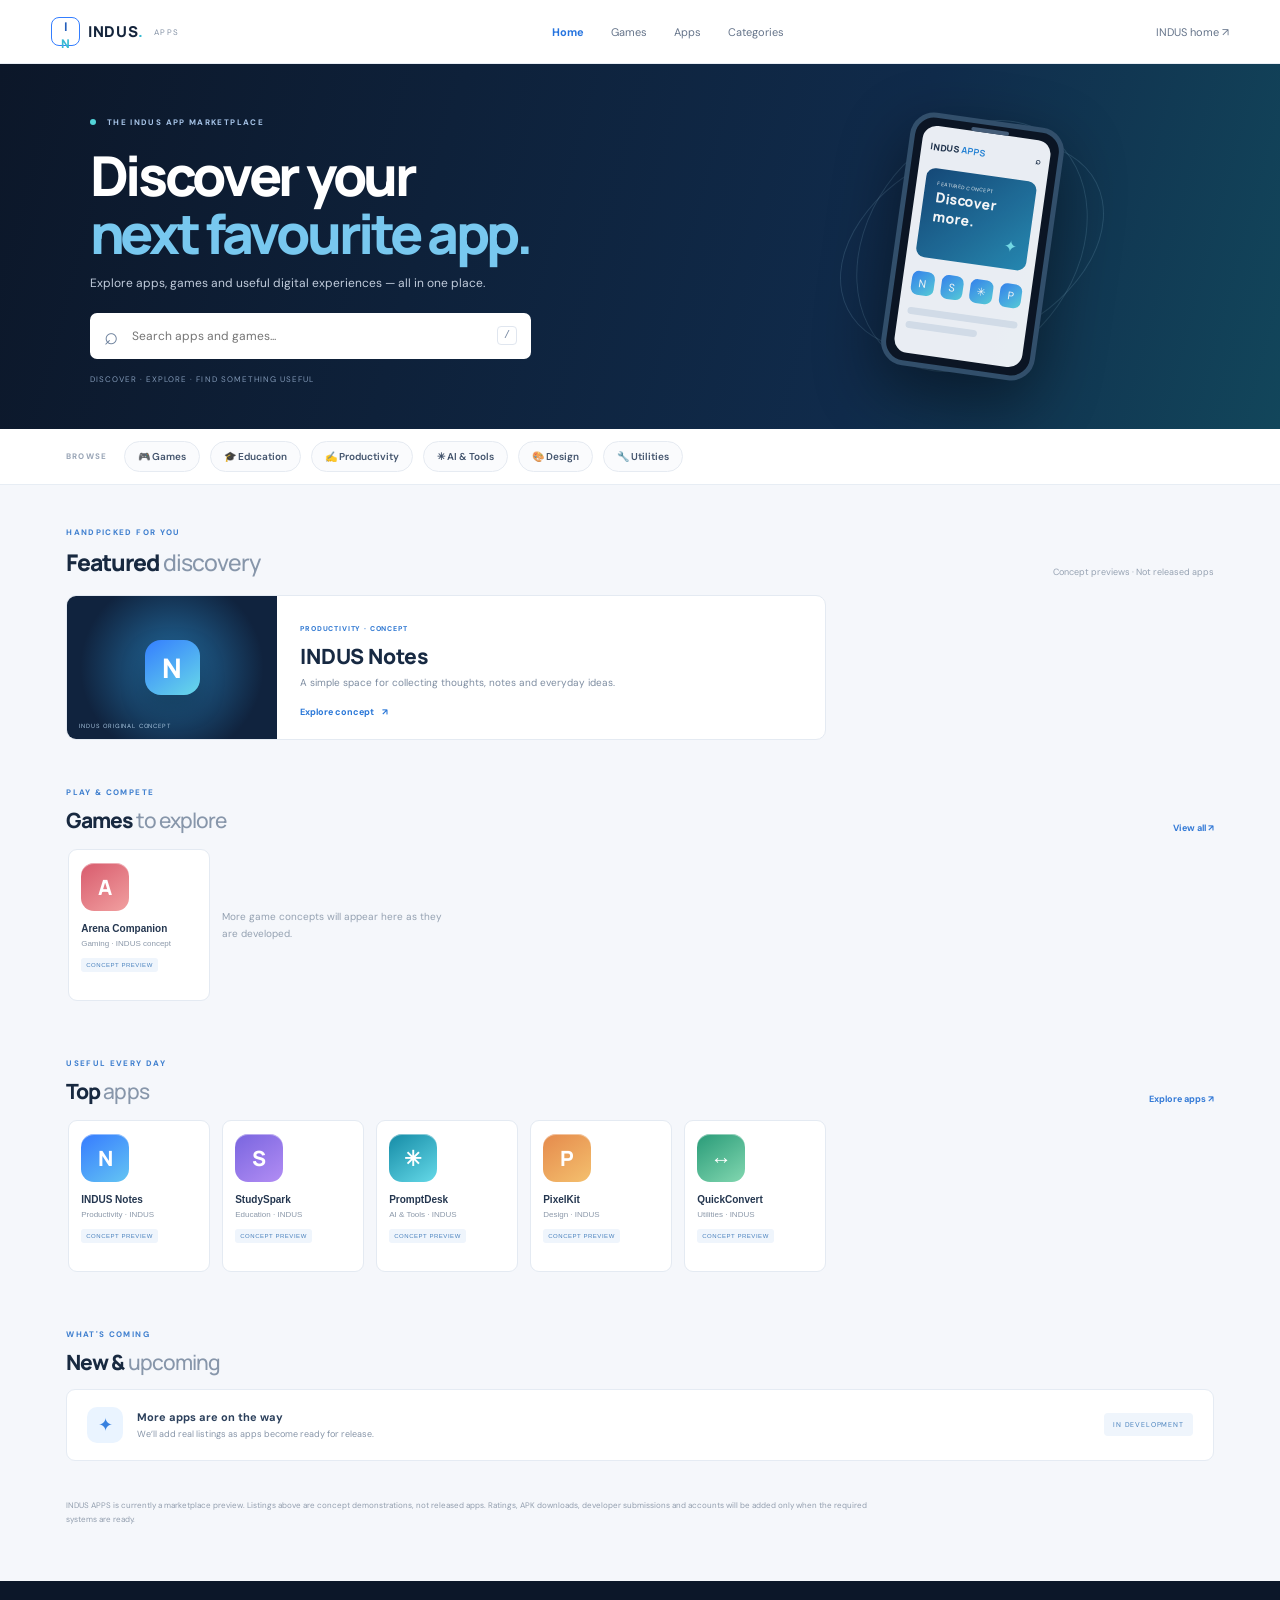
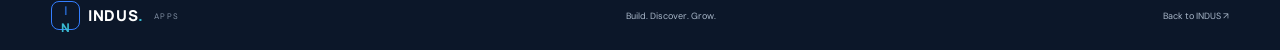
==== commit f4737d7d: "Replace old catalogue page with actual INDUS app store homepage" ====
--- a/indus-apps.html
+++ b/indus-apps.html
@@ -1,39 +1,20 @@
 <!doctype html>
-<html lang="en"><head>
-<meta charset="UTF-8"><meta name="viewport" content="width=device-width, initial-scale=1.0"><meta name="theme-color" content="#0b1220">
-<meta name="description" content="Discover useful apps and digital experiences in the INDUS APPS marketplace preview."><title>INDUS APPS — Discover useful apps</title>
-<link rel="preconnect" href="https://fonts.googleapis.com"><link rel="preconnect" href="https://fonts.gstatic.com" crossorigin>
-<link href="https://fonts.googleapis.com/css2?family=DM+Sans:wght@400;500;600;700&family=Manrope:wght@400;500;600;700;800&display=swap" rel="stylesheet">
-<link rel="stylesheet" href="styles.css"><link rel="stylesheet" href="apps.css?v=20261118-store1"><script src="script.js?v=20261118-store1" defer></script>
-</head><body class="apps-page">
-<div class="announcement"><span class="status-dot"></span> Building what's next, one idea at a time.</div>
-<header class="site-header"><a class="brand" href="index.html" aria-label="INDUS home"><span class="brand-mark">I<span>N</span></span><span class="brand-name">INDUS<span class="brand-period">.</span></span></a>
-<button class="menu-toggle" aria-label="Open navigation" aria-expanded="false" aria-controls="primary-nav"><span></span><span></span></button>
-<nav id="primary-nav" class="primary-nav" aria-label="Main navigation"><a href="index.html">Home</a><a href="services.html">Services</a><a href="indus-apps.html" aria-current="page">INDUS APPS</a><a href="index.html#divisions">Divisions</a><a href="index.html#about">About</a><a class="nav-cta" href="index.html#contact">Let's talk <span>↗</span></a></nav></header>
-<main>
-<section class="market-hero"><div class="market-hero-inner"><a class="back-link" href="index.html">← Back to INDUS home</a><div class="eyebrow"><span class="eyebrow-line"></span> THE INDUS APP STORE</div>
-<h1>Discover apps.<br><span class="gradient-text">Find your next favourite.</span></h1><p>A new home for apps, games and digital experiences. Browse collections and discover what is being built at INDUS.</p>
-<div class="market-search-wrap"><label class="market-search"><span aria-hidden="true">⌕</span><input id="app-search" type="search" placeholder="Search apps, categories or developers..." autocomplete="off" aria-label="Search apps"><kbd>/</kbd></label><span class="search-hint">SEARCH APPS & GAMES</span></div>
-<div class="market-hero-foot"><span>DISCOVER · COMPARE · EXPLORE</span><span>01 / DISCOVER</span></div></div>
-<div class="hero-decoration" aria-hidden="true"><div class="hero-orbit"></div><div class="hero-orbit orbit-small"></div><div class="hero-glow"></div><div class="hero-tile tile-one">✳</div><div class="hero-tile tile-two">⌘</div><div class="hero-tile tile-three">◇</div></div></section>
-<section class="store-shortcuts"><div class="store-shortcuts-inner"><span class="shortcut-label">BROWSE BY CATEGORY</span><a href="#app-grid" data-category-shortcut="gaming">🎮 Games</a><a href="#app-grid" data-category-shortcut="education">✦ Education</a><a href="#app-grid" data-category-shortcut="productivity">▤ Productivity</a><a href="#app-grid" data-category-shortcut="ai">✳ AI &amp; Tools</a><a href="#app-grid" data-category-shortcut="design">◇ Design</a><a href="#app-grid" data-category-shortcut="utilities">↔ Utilities</a></div></section><section class="featured-shelf"><div class="featured-shelf-inner"><div class="shelf-heading"><div><span class="section-kicker">EDITOR'S PICK · CONCEPT</span><h2>Featured discovery</h2></div><span class="shelf-note">A first look at ideas in the INDUS ecosystem</span></div><article class="featured-feature"><div class="featured-art"><div class="featured-orbit"></div><div class="featured-app-icon">N</div><span class="featured-float">INDUS ORIGINAL CONCEPT</span></div><div class="featured-copy"><span class="featured-kicker">PRODUCTIVITY · CONCEPT PREVIEW</span><h3>INDUS Notes</h3><p>A calm, simple space for collecting thoughts, notes and everyday ideas. This is an early concept, not a released app.</p><a href="#app-grid" data-featured-jump>Explore the catalogue ↗</a></div></article></div></section><section class="market-section"><div class="market-heading"><div><div class="section-kicker">02 — BROWSE THE COLLECTION</div><h2>Explore the<br><em>app catalogue.</em></h2></div><p>Use the filters to narrow the sample catalogue. This preview shows the intended marketplace experience.</p></div>
-<div class="market-layout"><aside class="filter-panel" aria-label="App filters"><div class="filter-panel-head"><h2>Filters</h2><button id="reset-filters" type="button">Reset all</button></div>
-<fieldset class="filter-group"><legend>App category</legend>
-<label><input type="checkbox" class="app-filter" data-filter-type="category" value="productivity"><span>Productivity</span></label><label><input type="checkbox" class="app-filter" data-filter-type="category" value="education"><span>Education</span></label><label><input type="checkbox" class="app-filter" data-filter-type="category" value="ai"><span>AI &amp; Tools</span></label><label><input type="checkbox" class="app-filter" data-filter-type="category" value="design"><span>Design</span></label><label><input type="checkbox" class="app-filter" data-filter-type="category" value="utilities"><span>Utilities</span></label><label><input type="checkbox" class="app-filter" data-filter-type="category" value="gaming"><span>Gaming</span></label></fieldset>
-<fieldset class="filter-group"><legend>Industry</legend><label><input type="checkbox" class="app-filter" data-filter-type="industry" value="personal"><span>Personal</span></label><label><input type="checkbox" class="app-filter" data-filter-type="industry" value="learning"><span>Learning</span></label><label><input type="checkbox" class="app-filter" data-filter-type="industry" value="business"><span>Business</span></label><label><input type="checkbox" class="app-filter" data-filter-type="industry" value="creative"><span>Creative</span></label></fieldset>
-<fieldset class="filter-group"><legend>Availability</legend><label><input type="checkbox" class="app-filter" data-filter-type="availability" value="preview"><span>Concept preview</span></label><label><input type="checkbox" class="app-filter" data-filter-type="availability" value="available"><span>Available now</span></label></fieldset>
-<div class="filter-note"><span>i</span><p>All listings shown here are sample concepts, not released apps.</p></div></aside>
-<div class="catalog-main"><div class="catalog-toolbar"><div><span class="catalog-label">ALL APPS &amp; GAMES</span><p id="results-count" aria-live="polite">Showing 6 sample concepts</p></div><label class="sort-control">Sort by <select id="app-sort" aria-label="Sort apps"><option value="featured">Featured</option><option value="az">Name: A to Z</option><option value="za">Name: Z to A</option></select></label></div>
-<div class="app-grid" id="app-grid">
-<article class="app-card" data-name="INDUS Notes" data-category="productivity" data-industry="personal" data-availability="preview" data-search="indus notes writing productivity organise ideas personal"><div class="app-card-top"><div class="app-icon icon-blue">N</div><span class="preview-tag">PREVIEW</span></div><div class="app-card-body"><span class="app-category">PRODUCTIVITY</span><h3>INDUS Notes</h3><p>A simple space for collecting thoughts, notes and everyday ideas.</p></div><div class="app-card-foot"><span class="developer-name">INDUS concept</span><span class="app-status">Not released</span></div><div class="card-action">VIEW APP <span>↗</span></div></article>
-<article class="app-card" data-name="StudySpark" data-category="education" data-industry="learning" data-availability="preview" data-search="studyspark education learning study planner student revision"><div class="app-card-top"><div class="app-icon icon-violet">S</div><span class="preview-tag">PREVIEW</span></div><div class="app-card-body"><span class="app-category">EDUCATION</span><h3>StudySpark</h3><p>A learning companion concept for organising study topics and revision.</p></div><div class="app-card-foot"><span class="developer-name">INDUS concept</span><span class="app-status">Not released</span></div><div class="card-action">DETAILS COMING SOON <span>↗</span></div></article>
-<article class="app-card" data-name="PromptDesk" data-category="ai" data-industry="business" data-availability="preview" data-search="promptdesk ai prompts writing assistant ideas business"><div class="app-card-top"><div class="app-icon icon-cyan">✳</div><span class="preview-tag">PREVIEW</span></div><div class="app-card-body"><span class="app-category">AI &amp; TOOLS</span><h3>PromptDesk</h3><p>A tidy workspace concept for saving and organising useful AI prompts.</p></div><div class="app-card-foot"><span class="developer-name">INDUS concept</span><span class="app-status">Not released</span></div><div class="card-action">DETAILS COMING SOON <span>↗</span></div></article>
-<article class="app-card" data-name="PixelKit" data-category="design" data-industry="creative" data-availability="preview" data-search="pixelkit design creative assets colors inspiration"><div class="app-card-top"><div class="app-icon icon-orange">P</div><span class="preview-tag">PREVIEW</span></div><div class="app-card-body"><span class="app-category">DESIGN</span><h3>PixelKit</h3><p>A creative toolkit concept for collecting visual references and design ideas.</p></div><div class="app-card-foot"><span class="developer-name">INDUS concept</span><span class="app-status">Not released</span></div><div class="card-action">DETAILS COMING SOON <span>↗</span></div></article>
-<article class="app-card" data-name="QuickConvert" data-category="utilities" data-industry="personal" data-availability="preview" data-search="quickconvert converter utility units file everyday tools personal"><div class="app-card-top"><div class="app-icon icon-green">↔</div><span class="preview-tag">PREVIEW</span></div><div class="app-card-body"><span class="app-category">UTILITIES</span><h3>QuickConvert</h3><p>A handy conversion tools concept for common everyday tasks.</p></div><div class="app-card-foot"><span class="developer-name">INDUS concept</span><span class="app-status">Not released</span></div><div class="card-action">DETAILS COMING SOON <span>↗</span></div></article>
-<article class="app-card" data-name="Arena Companion" data-category="gaming" data-industry="learning" data-availability="preview" data-search="arena companion gaming esports team practice match notes schedules"><div class="app-card-top"><div class="app-icon icon-red">A</div><span class="preview-tag">PREVIEW</span></div><div class="app-card-body"><span class="app-category">GAMING</span><h3>Arena Companion</h3><p>A team organiser concept for practice plans, match notes and schedules.</p></div><div class="app-card-foot"><span class="developer-name">INDUS concept</span><span class="app-status">Not released</span></div><div class="card-action">DETAILS COMING SOON <span>↗</span></div></article>
-</div><div class="empty-state" id="empty-state" hidden><span>⌕</span><h3>No matching apps</h3><p>Try changing your search or filters.</p><button class="reset-empty" id="reset-empty" type="button">Clear filters</button></div>
-<p class="catalog-disclaimer">Marketplace preview only: these six entries are illustrative concepts. Live listings, ratings, app detail pages, downloads and developer submissions are not available yet.</p></div></div></section>
-<section class="developer-strip"><div class="section-wrap developer-strip-inner"><div><div class="section-kicker">03 — FOR DEVELOPERS</div><h2>Have an app to share?</h2><p>Developer profiles, app submissions and listing management are planned for a later release. Every submission will require review before appearing publicly.</p></div><span class="developer-coming">DEVELOPER PORTAL<br><b>PLANNED</b></span></div></section>
-<section class="apps-status section-wrap"><div class="apps-status-card"><div class="section-kicker">04 — PLATFORM STATUS</div><h2>A marketplace built with care.</h2><p>We are shaping the discovery experience first. Downloads, accounts, ratings and developer tools will only be introduced after the required backend and app-review safeguards are ready.</p><a class="button button-light" href="index.html">Explore the INDUS hub <span>↗</span></a></div></section>
-<div class="app-detail-modal" id="app-detail-modal" hidden role="dialog" aria-modal="true" aria-labelledby="detail-title"><div class="detail-backdrop" data-close-detail></div><div class="detail-panel"><button class="detail-close" type="button" aria-label="Close app details" data-close-detail>×</button><div class="detail-icon" id="detail-icon">A</div><span class="featured-kicker" id="detail-category">CONCEPT PREVIEW</span><h2 id="detail-title">App name</h2><p id="detail-description"></p><div class="detail-facts"><span>STATUS <b>Concept preview</b></span><span>DOWNLOAD <b>Not available</b></span></div><p class="detail-notice">This listing is an illustrative concept. It is not a released app and has no download file yet.</p></div></div></main><footer class="site-footer section-wrap"><a class="brand footer-brand" href="index.html"><span class="brand-mark">I<span>N</span></span><span class="brand-name">INDUS<span class="brand-period">.</span></span></a><p>Build. Discover. Grow.</p><span>© <span id="year"></span> INDUS. A growing technology initiative.</span></footer>
-</body></html>+<html lang="en"><head><meta charset="UTF-8"><meta name="viewport" content="width=device-width,initial-scale=1"><meta name="theme-color" content="#0c1729"><title>INDUS APPS — Discover apps</title><link rel="preconnect" href="https://fonts.googleapis.com"><link href="https://fonts.googleapis.com/css2?family=DM+Sans:wght@400;500;600;700&family=Manrope:wght@500;600;700;800&display=swap" rel="stylesheet"><link rel="stylesheet" href="styles.css"><link rel="stylesheet" href="apps.css?v=20261118-store3"><script src="script.js?v=20261118-store3" defer></script></head>
+<body class="apps-page store-home">
+<header class="store-header"><a class="store-brand" href="index.html"><span class="store-brand-mark">I<span>N</span></span><b>INDUS<span>.</span></b><small>APPS</small></a><nav><a class="selected" href="#home">Home</a><a href="#games">Games</a><a href="#apps">Apps</a><a href="#categories">Categories</a></nav><a class="store-home-link" href="index.html">INDUS home ↗</a></header>
+<main id="home">
+<section class="store-hero"><div class="store-hero-copy"><span class="store-kicker"><i></i> THE INDUS APP MARKETPLACE</span><h1>Discover your<br><em>next favourite app.</em></h1><p>Explore apps, games and useful digital experiences — all in one place.</p><label class="store-search"><span>⌕</span><input id="app-search" type="search" placeholder="Search apps and games..." aria-label="Search apps and games"><kbd>/</kbd></label><small>DISCOVER · EXPLORE · FIND SOMETHING USEFUL</small></div><div class="store-hero-art" aria-hidden="true"><div class="phone-frame"><div class="phone-speaker"></div><div class="phone-screen"><div class="phone-topline">INDUS <b>APPS</b><span>⌕</span></div><div class="phone-feature"><small>FEATURED CONCEPT</small><b>Discover more.</b><span>✦</span></div><div class="phone-apps"><i>N</i><i>S</i><i>✳</i><i>P</i></div><div class="phone-lines"></div><div class="phone-lines short"></div></div></div><div class="hero-orb orb-a"></div><div class="hero-orb orb-b"></div></div></section>
+<section class="category-bar" id="categories"><div class="category-scroll"><span class="category-caption">BROWSE</span><a href="#games" data-shelf="gaming">🎮 Games</a><a href="#apps" data-shelf="education">🎓 Education</a><a href="#apps" data-shelf="productivity">✍️ Productivity</a><a href="#apps" data-shelf="ai">✳ AI &amp; Tools</a><a href="#apps" data-shelf="design">🎨 Design</a><a href="#apps" data-shelf="utilities">🔧 Utilities</a></div></section>
+<section class="store-content"><div class="section-top"><div><span class="store-kicker dark">HANDPICKED FOR YOU</span><h2>Featured <em>discovery</em></h2></div><span class="concept-note">Concept previews · Not released apps</span></div>
+<article class="wide-feature"><div class="wide-feature-art"><div class="feature-app-icon">N</div><span>INDUS ORIGINAL CONCEPT</span></div><div class="wide-feature-copy"><span class="app-pill">PRODUCTIVITY · CONCEPT</span><h3>INDUS Notes</h3><p>A simple space for collecting thoughts, notes and everyday ideas.</p><button type="button" class="text-action" data-open-app="INDUS Notes">Explore concept <b>↗</b></button></div></article>
+<section class="app-shelf" id="games"><div class="section-top compact"><div><span class="store-kicker dark">PLAY &amp; COMPETE</span><h2>Games <em>to explore</em></h2></div><a href="#games" class="see-all" data-shelf="gaming">View all ↗</a></div><div class="horizontal-apps"><article class="store-app-card" data-name="Arena Companion" data-category="gaming" data-search="arena companion gaming esports team practice match notes"><button class="app-open" data-open-app="Arena Companion"><span class="store-app-icon icon-red">A</span><b>Arena Companion</b><small>Gaming · INDUS concept</small><span class="concept-label">CONCEPT PREVIEW</span></button></article><div class="shelf-empty">More game concepts will appear here as they are developed.</div></div></section>
+<section class="app-shelf" id="apps"><div class="section-top compact"><div><span class="store-kicker dark">USEFUL EVERY DAY</span><h2>Top <em>apps</em></h2></div><a href="#apps" class="see-all">Explore apps ↗</a></div><div class="horizontal-apps">
+<article class="store-app-card" data-name="INDUS Notes" data-category="productivity" data-search="indus notes writing productivity organise ideas"><button class="app-open" data-open-app="INDUS Notes"><span class="store-app-icon icon-blue">N</span><b>INDUS Notes</b><small>Productivity · INDUS</small><span class="concept-label">CONCEPT PREVIEW</span></button></article>
+<article class="store-app-card" data-name="StudySpark" data-category="education" data-search="studyspark education learning study revision"><button class="app-open" data-open-app="StudySpark"><span class="store-app-icon icon-violet">S</span><b>StudySpark</b><small>Education · INDUS</small><span class="concept-label">CONCEPT PREVIEW</span></button></article>
+<article class="store-app-card" data-name="PromptDesk" data-category="ai" data-search="promptdesk ai prompts assistant"><button class="app-open" data-open-app="PromptDesk"><span class="store-app-icon icon-cyan">✳</span><b>PromptDesk</b><small>AI &amp; Tools · INDUS</small><span class="concept-label">CONCEPT PREVIEW</span></button></article>
+<article class="store-app-card" data-name="PixelKit" data-category="design" data-search="pixelkit design creative assets"><button class="app-open" data-open-app="PixelKit"><span class="store-app-icon icon-orange">P</span><b>PixelKit</b><small>Design · INDUS</small><span class="concept-label">CONCEPT PREVIEW</span></button></article>
+<article class="store-app-card" data-name="QuickConvert" data-category="utilities" data-search="quickconvert converter utility tools"><button class="app-open" data-open-app="QuickConvert"><span class="store-app-icon icon-green">↔</span><b>QuickConvert</b><small>Utilities · INDUS</small><span class="concept-label">CONCEPT PREVIEW</span></button></article></div></section>
+<section class="app-shelf updates-shelf"><div class="section-top compact"><div><span class="store-kicker dark">WHAT'S COMING</span><h2>New &amp; <em>upcoming</em></h2></div></div><div class="coming-strip"><span>✦</span><div><b>More apps are on the way</b><small>We’ll add real listings as apps become ready for release.</small></div><span class="coming-tag">IN DEVELOPMENT</span></div></section>
+<p class="store-disclaimer">INDUS APPS is currently a marketplace preview. Listings above are concept demonstrations, not released apps. Ratings, APK downloads, developer submissions and accounts will be added only when the required systems are ready.</p></section>
+<div class="app-detail-modal" id="app-detail-modal" hidden role="dialog" aria-modal="true" aria-labelledby="detail-title"><div class="detail-backdrop" data-close-detail></div><div class="detail-panel"><button class="detail-close" type="button" aria-label="Close app details" data-close-detail>×</button><div class="detail-icon" id="detail-icon">A</div><span class="featured-kicker" id="detail-category">CONCEPT PREVIEW</span><h2 id="detail-title">App name</h2><p id="detail-description"></p><div class="detail-facts"><span>STATUS <b>Concept preview</b></span><span>DOWNLOAD <b>Not available</b></span></div><p class="detail-notice">This is an illustrative concept, not a released app. No download is available yet.</p></div></div>
+</main><footer class="store-footer"><a class="store-brand" href="index.html"><span class="store-brand-mark">I<span>N</span></span><b>INDUS<span>.</span></b><small>APPS</small></a><span>Build. Discover. Grow.</span><a href="index.html">Back to INDUS ↗</a></footer></body></html>
--- a/apps.css
+++ b/apps.css
@@ -1,4 +1,12 @@
 .apps-page{background:#f4f7fc;color:#101827}.market-hero{min-height:420px;position:relative;overflow:hidden;background:radial-gradient(ellipse at 78% 48%,#1b4776 0,#132b4b 32%,#0b1220 72%);color:#fff}.market-hero-inner{position:relative;z-index:2;max-width:1180px;margin:auto;padding:42px 30px 76px}.back-link{display:inline-block;color:#9eb2cc;font-size:11px;margin-bottom:32px}.back-link:hover{color:#65d9e8}.market-hero .eyebrow{color:#a9bbd2}.market-hero h1{font:800 clamp(42px,6vw,68px)/1.04 Manrope,sans-serif;letter-spacing:-.065em;margin:20px 0 14px}.market-hero p{max-width:590px;color:#b2bfd1;font-size:14px;line-height:1.8;margin:0}.market-search-wrap{display:flex;align-items:center;gap:15px;margin-top:28px;max-width:710px}.market-search{height:54px;display:flex;align-items:center;gap:13px;padding:0 17px;background:#fff;border:1px solid #d9e4f3;border-radius:7px;color:#59728f;flex:1;box-shadow:0 12px 35px #0002}.market-search>span{font-size:25px}.market-search input{width:100%;border:0;outline:0;background:transparent;color:#17243a;font:500 13px "DM Sans",sans-serif}.market-search input::placeholder{color:#97a4b6}.market-search kbd{padding:4px 7px;border:1px solid #dce3ed;border-radius:4px;font-size:10px;color:#8b97a8}.search-hint{font-size:8px;letter-spacing:.15em;color:#8197b4;white-space:nowrap}.market-hero-foot{position:absolute;bottom:23px;left:30px;right:30px;display:flex;justify-content:space-between;color:#71849f;font-size:8px;letter-spacing:.16em}.hero-decoration{position:absolute;right:10%;top:25px;width:390px;height:350px;opacity:.85}.hero-orbit{position:absolute;width:340px;height:220px;left:20px;top:65px;border:1px solid #8cb4e42b;border-radius:50%;transform:rotate(-28deg)}.hero-orbit.orbit-small{width:240px;height:320px;left:70px;top:15px;transform:rotate(35deg)}.hero-glow{position:absolute;width:230px;height:230px;left:90px;top:60px;border-radius:50%;background:#1e75d8;filter:blur(90px);opacity:.25}.hero-tile{position:absolute;width:68px;height:68px;border-radius:17px;display:grid;place-items:center;font-size:27px;color:#75ddeb;background:linear-gradient(145deg,#234c78,#142a48);border:1px solid #a7c9ef45;box-shadow:0 20px 55px #0005}.tile-one{left:95px;top:68px;transform:rotate(-12deg)}.tile-two{right:45px;top:150px;transform:rotate(10deg)}.tile-three{left:165px;bottom:35px;transform:rotate(8deg)}.market-section{max-width:1180px;margin:auto;padding:76px 30px 100px}.market-heading{display:flex;align-items:flex-end;justify-content:space-between;gap:35px;margin-bottom:34px}.market-heading h2{font:800 clamp(36px,4vw,50px)/1.08 Manrope;letter-spacing:-.06em;margin:18px 0 0}.market-heading h2 em{color:#9aa5b5;font-weight:500}.market-heading>p{max-width:340px;color:#7d899b;font-size:12px;line-height:1.85;margin:0 0 4px}.market-layout{display:grid;grid-template-columns:225px minmax(0,1fr);gap:22px;align-items:start}.filter-panel{background:#fff;border:1px solid #e1e7f0;border-radius:10px;padding:20px;box-shadow:0 12px 35px #172b4608;position:sticky;top:100px}.filter-panel-head{display:flex;align-items:center;justify-content:space-between;padding-bottom:17px;border-bottom:1px solid #edf0f5}.filter-panel-head h2{font:700 17px Manrope;margin:0}.filter-panel-head button{border:0;background:none;color:#347eff;font:600 10px "DM Sans";cursor:pointer}.filter-group{border:0;padding:17px 0 13px;margin:0;border-bottom:1px solid #edf0f5}.filter-group legend{font:700 12px Manrope;color:#25344b;padding:0 0 11px}.filter-group label{display:flex;align-items:center;gap:9px;padding:6px 0;color:#69778b;font-size:11px;cursor:pointer}.filter-group input{width:14px;height:14px;margin:0;accent-color:#2878ff}.filter-note{display:flex;gap:9px;margin-top:16px;padding:11px;background:#f0f6ff;border-radius:6px}.filter-note>span{width:17px;height:17px;flex:0 0 17px;display:grid;place-items:center;border-radius:50%;background:#dceaff;color:#2878ff;font-size:10px;font-weight:700}.filter-note p{margin:0;color:#71829a;font-size:9px;line-height:1.6}.catalog-toolbar{display:flex;justify-content:space-between;align-items:center;gap:15px;padding:14px 17px;margin-bottom:14px;background:#fff;border:1px solid #e1e7f0;border-radius:8px}.catalog-label{font-size:8px;letter-spacing:.16em;font-weight:700;color:#4280dc}.catalog-toolbar p{margin:5px 0 0;color:#7d899b;font-size:11px}.sort-control{display:flex;align-items:center;gap:8px;color:#8290a3;font-size:10px}.sort-control select{padding:8px 25px 8px 10px;border:1px solid #e1e7f0;border-radius:5px;background:#f9fbff;color:#26364d;font:600 10px "DM Sans"}.app-grid{display:grid;grid-template-columns:repeat(3,minmax(0,1fr));gap:13px}.app-card{min-width:0;min-height:250px;padding:17px;background:#fff;border:1px solid #e1e7f0;border-radius:9px;display:flex;flex-direction:column;transition:transform .2s,box-shadow .2s,border-color .2s}.app-card:hover{transform:translateY(-3px);border-color:#b9d0ee;box-shadow:0 15px 32px #172b4610}.app-card[hidden]{display:none}.app-card-top{display:flex;align-items:flex-start;justify-content:space-between}.app-icon{width:47px;height:47px;border-radius:13px;display:grid;place-items:center;font:800 21px Manrope;color:#fff;box-shadow:inset 0 1px #ffffff70}.icon-blue{background:linear-gradient(145deg,#367bff,#64c5f3)}.icon-violet{background:linear-gradient(145deg,#7965df,#b28df4)}.icon-cyan{background:linear-gradient(145deg,#158ba6,#65d9e8)}.icon-orange{background:linear-gradient(145deg,#e58a4c,#f4c06e)}.icon-green{background:linear-gradient(145deg,#299b78,#82d7b0)}.icon-red{background:linear-gradient(145deg,#d65b6d,#f19b9e)}.preview-tag{font-size:8px;font-weight:700;letter-spacing:.1em;color:#52759f;background:#edf4ff;border:1px solid #dce9fb;padding:6px 8px;border-radius:4px}.app-card-body{padding:19px 0 17px;flex:1}.app-category{font-size:8px;letter-spacing:.16em;font-weight:700;color:#4280dc}.app-card h3{font:800 17px Manrope;letter-spacing:-.03em;margin:8px 0}.app-card-body p{font-size:10px;line-height:1.7;color:#7d899b;margin:0}.app-card-foot{display:flex;justify-content:space-between;align-items:center;gap:7px;border-top:1px solid #edf0f5;padding-top:12px;font-size:8px;color:#8995a5}.app-status{color:#a47738}.card-action{display:flex;justify-content:space-between;margin-top:12px;padding-top:10px;border-top:1px solid #edf0f5;color:#347eff;font-size:8px;font-weight:700;letter-spacing:.08em}.card-action span{font-size:12px}.empty-state{padding:55px 20px;text-align:center;border:1px dashed #cbd5e3;border-radius:9px;color:#77869b}.empty-state[hidden]{display:none}.empty-state>span{font-size:30px;color:#4385ee}.empty-state h3{font:700 19px Manrope;color:#17243a;margin:10px 0}.empty-state p{font-size:11px}.reset-empty{border:0;background:#10233d;color:white;padding:10px 15px;border-radius:5px;font-weight:600;font-size:10px;cursor:pointer}.catalog-disclaimer{font-size:9px;line-height:1.7;color:#929dad;margin:17px 2px 0}.developer-strip{background:#eaf0f8}.developer-strip-inner{padding-top:58px;padding-bottom:58px;display:flex;align-items:center;justify-content:space-between;gap:25px}.developer-strip h2{font:800 clamp(27px,4vw,39px) Manrope;letter-spacing:-.05em;margin:14px 0 8px}.developer-strip p{max-width:560px;color:#748399;font-size:11px;line-height:1.8;margin:0}.developer-coming{border-left:1px solid #cdd8e6;padding-left:25px;color:#8392a6;font-size:8px;line-height:1.8;letter-spacing:.13em;white-space:nowrap}.developer-coming b{color:#347eff}.apps-status{padding-top:75px;padding-bottom:75px}.apps-status-card{padding:52px;background:linear-gradient(115deg,#10213b,#102d50 65%,#12445a);color:white}.apps-status-card .section-kicker{color:#8da6c3}.apps-status-card h2{font:800 clamp(32px,4.5vw,48px) Manrope;letter-spacing:-.05em;margin:18px 0 12px}.apps-status-card p{font-size:12px;line-height:1.85;color:#b1c1d4;max-width:650px;margin:0 0 22px}.apps-status-card .button-light{background:#f6f9ff;color:#101827}.apps-status-card .button-light span{color:#267aff}.site-footer{padding-top:35px;padding-bottom:35px;display:flex;align-items:center;justify-content:space-between;gap:15px;background:#0b1220;color:#8795aa}.site-footer p{font-size:10px}.site-footer>span{font-size:9px}.footer-brand .brand-name{color:#fff}
 @media(max-width:950px){.hero-decoration{right:1%;opacity:.45}.market-layout{grid-template-columns:205px minmax(0,1fr)}.app-grid{grid-template-columns:repeat(2,minmax(0,1fr))}}
 @media(max-width:680px){.market-hero{min-height:390px}.market-hero-inner{padding:30px 7vw 75px}.market-hero h1{font-size:clamp(39px,10vw,56px)}.market-hero p{font-size:12px;max-width:95%}.market-search-wrap{display:block;margin-top:23px}.market-search{height:49px}.search-hint{display:block;margin:10px 3px 0;font-size:7px}.hero-decoration{right:-125px;top:55px;opacity:.23}.market-hero-foot{left:7vw;right:7vw;font-size:7px}.market-section{padding:60px 7vw 75px}.market-heading{display:block;margin-bottom:25px}.market-heading h2{font-size:38px}.market-heading>p{margin-top:15px;font-size:11px}.market-layout{display:block}.filter-panel{position:static;padding:15px;margin-bottom:14px}.filter-panel-head{padding-bottom:12px}.filter-group{padding:12px 0 8px}.filter-group label{display:inline-flex;margin-right:12px;padding:5px 0}.filter-note{margin-top:10px}.catalog-toolbar{align-items:flex-start;padding:12px}.sort-control{display:grid;gap:4px}.sort-control select{max-width:120px}.app-grid{grid-template-columns:1fr;gap:11px}.app-card{min-height:225px;padding:17px}.developer-strip-inner{padding-top:45px;padding-bottom:45px;display:block}.developer-coming{display:block;margin-top:22px;padding:12px 0 0;border-left:0;border-top:1px solid #cdd8e6}.apps-status{padding-top:55px;padding-bottom:55px}.apps-status-card{padding:32px 23px}.apps-status-card h2{font-size:34px}.site-footer{display:grid;grid-template-columns:1fr;gap:7px}.site-footer p{margin:0}}
-@media(prefers-reduced-motion:reduce){*,*::before,*::after{scroll-behavior:auto!important;transition:none!important}}+@media(prefers-reduced-motion:reduce){*,*::before,*::after{scroll-behavior:auto!important;transition:none!important}}
+/* INDUS APPS store experience */
+.store-shortcuts{background:#fff;border-bottom:1px solid #e5ebf3}.store-shortcuts-inner{max-width:1180px;margin:auto;padding:17px 30px;display:flex;align-items:center;gap:12px;overflow-x:auto}.shortcut-label{font-size:8px;letter-spacing:.14em;color:#93a0b2;font-weight:700;white-space:nowrap;margin-right:8px}.store-shortcuts a{display:flex;align-items:center;gap:7px;white-space:nowrap;padding:10px 14px;border:1px solid #e6edf6;border-radius:30px;color:#31445f;font-size:11px;font-weight:600;background:#f9fbfe}.store-shortcuts a:hover,.store-shortcuts a.active{background:#eaf3ff;border-color:#bcd6fa;color:#246fd4}.featured-shelf{background:#eef3fa;padding:38px 30px 46px}.featured-shelf-inner{max-width:1120px;margin:auto}.shelf-heading{display:flex;justify-content:space-between;align-items:end;margin-bottom:17px}.shelf-heading h2{font:800 24px Manrope;letter-spacing:-.04em;margin:8px 0 0;color:#14243b}.shelf-note{font-size:10px;color:#8492a6}.featured-feature{display:grid;grid-template-columns:36% 1fr;min-height:220px;background:#fff;border:1px solid #e1e8f1;border-radius:13px;overflow:hidden}.featured-art{position:relative;display:grid;place-items:center;min-height:220px;background:radial-gradient(circle at 50% 45%,#235a91,#10223d 68%);overflow:hidden}.featured-orbit{position:absolute;width:240px;height:150px;border:1px solid #9ed9f055;border-radius:50%;transform:rotate(-28deg)}.featured-app-icon{width:82px;height:82px;display:grid;place-items:center;border-radius:23px;background:linear-gradient(145deg,#347eff,#69d9ed);box-shadow:0 20px 55px #0006;color:white;font:800 38px Manrope;z-index:1}.featured-float{position:absolute;bottom:17px;left:20px;color:#9eb9d8;font-size:8px;letter-spacing:.16em}.featured-copy{padding:32px 38px;align-self:center}.featured-kicker{font-size:8px;letter-spacing:.14em;font-weight:800;color:#4280dc}.featured-copy h3{font:800 29px Manrope;letter-spacing:-.05em;color:#14243b;margin:10px 0}.featured-copy p{max-width:490px;color:#7a899d;font-size:12px;line-height:1.8;margin:0 0 18px}.featured-copy a{color:#2878e8;font-size:10px;font-weight:700}.app-card{cursor:pointer}.app-card:focus-visible{outline:3px solid #6aa8ff;outline-offset:3px}.app-detail-modal[hidden]{display:none}.app-detail-modal{position:fixed;inset:0;z-index:1000;display:grid;place-items:center;padding:20px}.detail-backdrop{position:absolute;inset:0;background:#071426bb;backdrop-filter:blur(5px)}.detail-panel{position:relative;width:min(100%,460px);padding:30px;background:#fff;border-radius:15px;box-shadow:0 30px 90px #0005}.detail-close{position:absolute;right:16px;top:12px;border:0;background:#eef3fa;width:32px;height:32px;border-radius:50%;font-size:22px;color:#52647c;cursor:pointer}.detail-icon{width:62px;height:62px;border-radius:17px;background:linear-gradient(145deg,#347eff,#65d9e8);display:grid;place-items:center;color:white;font:800 27px Manrope;margin-bottom:22px}.detail-panel h2{font:800 27px Manrope;color:#14243b;margin:9px 0}.detail-panel>p{color:#73839a;font-size:12px;line-height:1.8}.detail-facts{display:flex;gap:25px;padding:17px 0;border-top:1px solid #edf0f5;border-bottom:1px solid #edf0f5;margin:20px 0}.detail-facts span{display:grid;gap:6px;font-size:8px;letter-spacing:.12em;color:#91a0b2}.detail-facts b{font-size:10px;letter-spacing:0;color:#34465e}.detail-panel .detail-notice{padding:12px;background:#f1f6fd;border-radius:7px;font-size:10px;margin-bottom:0}
+@media(max-width:680px){.store-shortcuts-inner{padding:13px 7vw}.shortcut-label{display:none}.store-shortcuts a{padding:9px 12px;font-size:10px}.featured-shelf{padding:28px 7vw 32px}.shelf-heading{display:block}.shelf-note{display:block;margin-top:8px}.featured-feature{grid-template-columns:1fr}.featured-art{min-height:155px}.featured-copy{padding:23px}.featured-copy h3{font-size:25px}.detail-panel{padding:25px 21px}.detail-facts{gap:15px}}
+
+/* Storefront layout — compact, app-first and mobile-first */
+.store-home{background:#f5f7fb;color:#17243a;font-family:"DM Sans",sans-serif}.store-header{height:64px;background:#fff;border-bottom:1px solid #e8edf4;display:flex;align-items:center;justify-content:space-between;padding:0 max(4vw,22px);position:sticky;top:0;z-index:30}.store-brand{display:flex;align-items:center;gap:8px;color:#14243b;text-decoration:none}.store-brand-mark{width:29px;height:29px;border:1px solid #347eff;border-radius:8px;display:grid;place-items:center;font:800 12px Manrope;color:#245fbb;position:relative}.store-brand-mark span{color:#39bad2}.store-brand b{font:800 15px Manrope;letter-spacing:.04em}.store-brand b span{color:#36b9d1}.store-brand small{font-size:8px;letter-spacing:.18em;color:#8290a4;margin-left:2px}.store-header nav{display:flex;gap:27px}.store-header nav a,.store-home-link{font-size:11px;color:#65748a;text-decoration:none}.store-header nav a.selected,.store-header nav a:hover{color:#2674df;font-weight:700}.store-hero{min-height:310px;position:relative;overflow:hidden;background:linear-gradient(105deg,#0c1729,#102b4b 68%,#12465b);color:#fff;display:flex;align-items:center;padding:45px max(7vw,28px)}.store-hero-copy{position:relative;z-index:2;max-width:590px}.store-kicker{font-size:8px;letter-spacing:.17em;font-weight:800;color:#a5c2e6}.store-kicker i{display:inline-block;width:6px;height:6px;border-radius:50%;background:#53d4d8;margin-right:8px}.store-hero h1{font:800 clamp(34px,5vw,55px)/1.05 Manrope;letter-spacing:-.06em;margin:17px 0 12px}.store-hero h1 em{font-style:normal;color:#78c8ef}.store-hero-copy>p{font-size:12px;color:#c1ccdc;margin:0 0 22px}.store-search{height:46px;width:min(100%,490px);display:flex;align-items:center;gap:12px;padding:0 14px;background:#fff;border-radius:7px;color:#6e829d}.store-search>span{font-size:24px}.store-search input{border:0;outline:0;flex:1;min-width:0;font:12px "DM Sans";color:#17243a}.store-search kbd{font-size:10px;border:1px solid #e0e6ef;border-radius:4px;padding:3px 6px}.store-hero-copy>small{display:block;margin-top:15px;font-size:8px;letter-spacing:.13em;color:#8198b6}.store-hero-art{position:absolute;right:10%;top:0;width:360px;height:100%;display:grid;place-items:center;opacity:.95}.phone-frame{width:155px;height:255px;border:5px solid #34516d;border-radius:24px;background:#0b1422;padding:8px;transform:rotate(8deg);box-shadow:0 22px 65px #0007;z-index:2}.phone-screen{height:100%;border-radius:14px;background:#f5f8fc;padding:14px 9px;color:#23354e;overflow:hidden}.phone-speaker{position:absolute;top:4px;left:55px;width:38px;height:4px;background:#49617c;border-radius:4px}.phone-topline{font:800 9px Manrope}.phone-topline b{color:#2686db}.phone-topline span{float:right}.phone-feature{height:90px;margin-top:15px;padding:12px;border-radius:9px;background:linear-gradient(135deg,#164a7a,#278cb5);color:#fff;display:flex;flex-direction:column;justify-content:space-between}.phone-feature small{font-size:5px;letter-spacing:.1em}.phone-feature b{font:800 14px Manrope}.phone-feature span{align-self:flex-end;color:#79e1ec}.phone-apps{display:flex;gap:7px;margin-top:14px}.phone-apps i{width:24px;height:24px;border-radius:7px;background:linear-gradient(135deg,#3785f5,#5ad3dd);color:white;display:grid;place-items:center;font-style:normal;font-size:11px}.phone-lines{height:7px;width:100%;background:#dce5f0;border-radius:8px;margin-top:13px}.phone-lines.short{width:65%;margin-top:7px}.hero-orb{position:absolute;border:1px solid #a4d9f02b;border-radius:50%}.orb-a{width:280px;height:190px;transform:rotate(-27deg)}.orb-b{width:210px;height:270px;transform:rotate(35deg)}.category-bar{background:#fff;border-bottom:1px solid #e7edf4;position:sticky;top:64px;z-index:20}.category-scroll{max-width:1250px;margin:auto;display:flex;align-items:center;gap:10px;padding:12px 4vw;overflow-x:auto}.category-caption{font-size:8px;font-weight:800;letter-spacing:.14em;color:#9aa6b7;margin-right:7px}.category-scroll a{white-space:nowrap;text-decoration:none;font-size:10px;font-weight:600;color:#42536c;padding:8px 13px;border:1px solid #e6ebf2;border-radius:22px;background:#fafbfd}.category-scroll a:hover,.category-scroll a.active{color:#216fd0;border-color:#b9d5f7;background:#edf5ff}.store-content{max-width:1250px;margin:auto;padding:34px 4vw 55px}.section-top{display:flex;justify-content:space-between;align-items:end;margin-bottom:17px}.store-kicker.dark{color:#4180cf;font-size:8px}.section-top h2{font:800 23px Manrope;letter-spacing:-.045em;color:#182940;margin:6px 0 0}.section-top h2 em{font-style:normal;color:#8796aa;font-weight:500}.concept-note{font-size:9px;color:#96a2b2}.wide-feature{display:grid;grid-template-columns:210px 1fr;background:#fff;border:1px solid #e4eaf2;border-radius:10px;overflow:hidden;max-width:760px;margin-bottom:39px}.wide-feature-art{min-height:135px;background:radial-gradient(circle at center,#236da1,#10233e 72%);display:grid;place-items:center;position:relative}.feature-app-icon{width:55px;height:55px;border-radius:16px;display:grid;place-items:center;background:linear-gradient(145deg,#347eff,#68d9e8);color:white;font:800 27px Manrope;box-shadow:0 12px 25px #0004}.wide-feature-art>span{position:absolute;bottom:9px;left:12px;font-size:6px;letter-spacing:.14em;color:#a8c5df}.wide-feature-copy{padding:19px 23px;align-self:center}.app-pill{font-size:7px;letter-spacing:.12em;font-weight:800;color:#347bd3}.wide-feature-copy h3{font:800 21px Manrope;margin:6px 0;color:#172942}.wide-feature-copy p{font-size:10px;color:#7e8da1;margin:0 0 10px}.text-action{border:0;background:none;padding:0;color:#2876d7;font:700 9px "DM Sans";cursor:pointer}.text-action b{margin-left:6px}.app-shelf{margin:0 0 37px;scroll-margin-top:145px}.section-top.compact{margin-bottom:13px}.section-top.compact h2{font-size:21px}.see-all{font-size:9px;color:#3279d6;text-decoration:none;font-weight:700}.horizontal-apps{display:flex;gap:12px;overflow-x:auto;padding:2px 2px 12px;scroll-snap-type:x mandatory}.store-app-card{flex:0 0 142px;scroll-snap-align:start;background:#fff;border:1px solid #e4eaf2;border-radius:9px;overflow:hidden;transition:transform .18s,border-color .18s}.store-app-card:hover{transform:translateY(-3px);border-color:#b8d2f0}.app-open{width:100%;min-height:150px;padding:13px 12px 11px;border:0;background:transparent;display:flex;flex-direction:column;align-items:flex-start;text-align:left;cursor:pointer}.store-app-icon{width:48px;height:48px;border-radius:13px;display:grid;place-items:center;color:#fff;font:800 21px Manrope;margin-bottom:12px;box-shadow:inset 0 1px #ffffff70}.store-app-card b{font-size:10px;color:#24364f;white-space:nowrap;overflow:hidden;text-overflow:ellipsis;max-width:100%}.store-app-card small{font-size:8px;color:#8b98a9;margin-top:5px}.concept-label{font-size:6px;letter-spacing:.09em;color:#4981bd;background:#eff5fc;border-radius:3px;padding:4px 5px;margin-top:10px}.icon-red{background:linear-gradient(145deg,#d85b6d,#f1a0a0)}.icon-blue{background:linear-gradient(145deg,#367bff,#64c5f3)}.icon-violet{background:linear-gradient(145deg,#7965df,#b28df4)}.icon-cyan{background:linear-gradient(145deg,#158ba6,#65d9e8)}.icon-orange{background:linear-gradient(145deg,#e58a4c,#f4c06e)}.icon-green{background:linear-gradient(145deg,#299b78,#82d7b0)}.shelf-empty{flex:0 0 230px;align-self:center;color:#94a1b1;font-size:10px;line-height:1.7}.coming-strip{display:flex;align-items:center;gap:14px;padding:17px 20px;background:#fff;border:1px solid #e5ebf3;border-radius:9px}.coming-strip>span:first-child{width:36px;height:36px;display:grid;place-items:center;background:#eaf4ff;color:#3881df;border-radius:10px;font-size:18px}.coming-strip div{display:grid;gap:4px;flex:1}.coming-strip b{font-size:11px;color:#2c405c}.coming-strip small{font-size:9px;color:#8795a8}.coming-tag{font-size:7px;letter-spacing:.12em;color:#4781bd;background:#eff5fc;padding:7px 9px;border-radius:4px}.store-disclaimer{max-width:820px;color:#929eae;font-size:8px;line-height:1.8;margin:23px 0 0}.store-footer{display:flex;align-items:center;justify-content:space-between;padding:20px 4vw;background:#0c1729;color:#9eacc0}.store-footer>span,.store-footer>a:last-child{font-size:9px;color:#aab8ca;text-decoration:none}.store-footer .store-brand b{color:#fff}
+@media(max-width:700px){.store-header{height:55px;padding:0 4vw}.store-header nav{gap:15px}.store-header nav a{font-size:9px}.store-home-link{display:none}.category-bar{top:55px}.category-scroll{padding:10px 4vw;gap:7px}.category-caption{display:none}.category-scroll a{font-size:9px;padding:8px 11px}.store-hero{min-height:300px;padding:34px 6vw}.store-hero h1{font-size:37px}.store-hero-copy{max-width:100%}.store-hero-copy>p{max-width:75%;font-size:10px;line-height:1.6}.store-search{width:min(100%,440px);height:43px}.store-hero-copy>small{font-size:7px}.store-hero-art{right:-165px;width:310px;opacity:.42}.phone-frame{transform:rotate(8deg) scale(.86)}.store-content{padding:27px 4vw 40px}.section-top h2{font-size:20px}.concept-note{max-width:105px;text-align:right;font-size:7px;line-height:1.5}.wide-feature{grid-template-columns:112px 1fr;margin-bottom:31px}.wide-feature-art{min-height:125px}.feature-app-icon{width:44px;height:44px;font-size:22px}.wide-feature-copy{padding:13px}.wide-feature-copy h3{font-size:17px}.wide-feature-copy p{font-size:8px;line-height:1.6}.app-shelf{margin-bottom:30px}.section-top.compact h2{font-size:19px}.store-app-card{flex-basis:119px}.app-open{min-height:139px;padding:11px}.store-app-icon{width:43px;height:43px;margin-bottom:10px}.store-app-card b{font-size:9px}.store-app-card small{font-size:7px}.coming-strip{padding:13px;gap:10px}.coming-tag{font-size:6px;padding:6px}.store-footer{padding:18px 4vw;gap:10px;flex-wrap:wrap}.store-footer .store-brand{flex-basis:100%}}
+@media(prefers-reduced-motion:reduce){.store-app-card{transition:none}}
